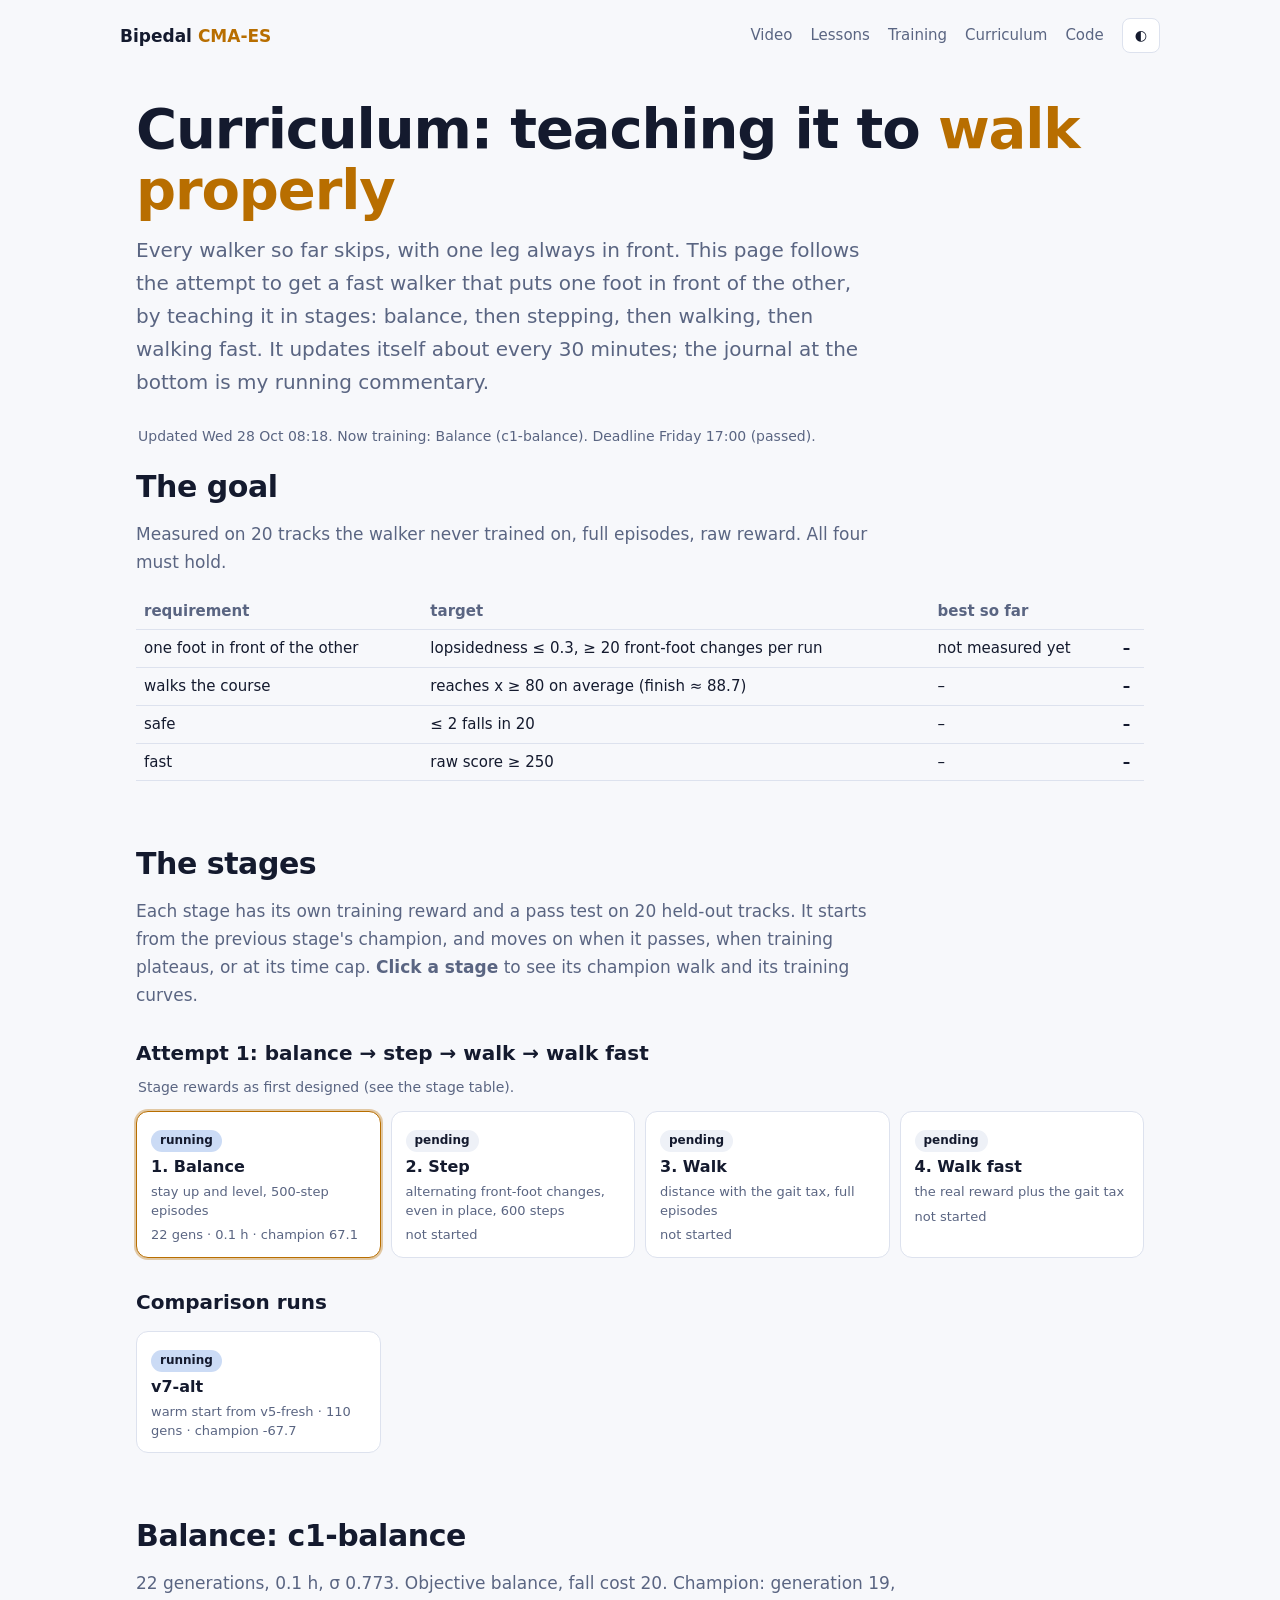
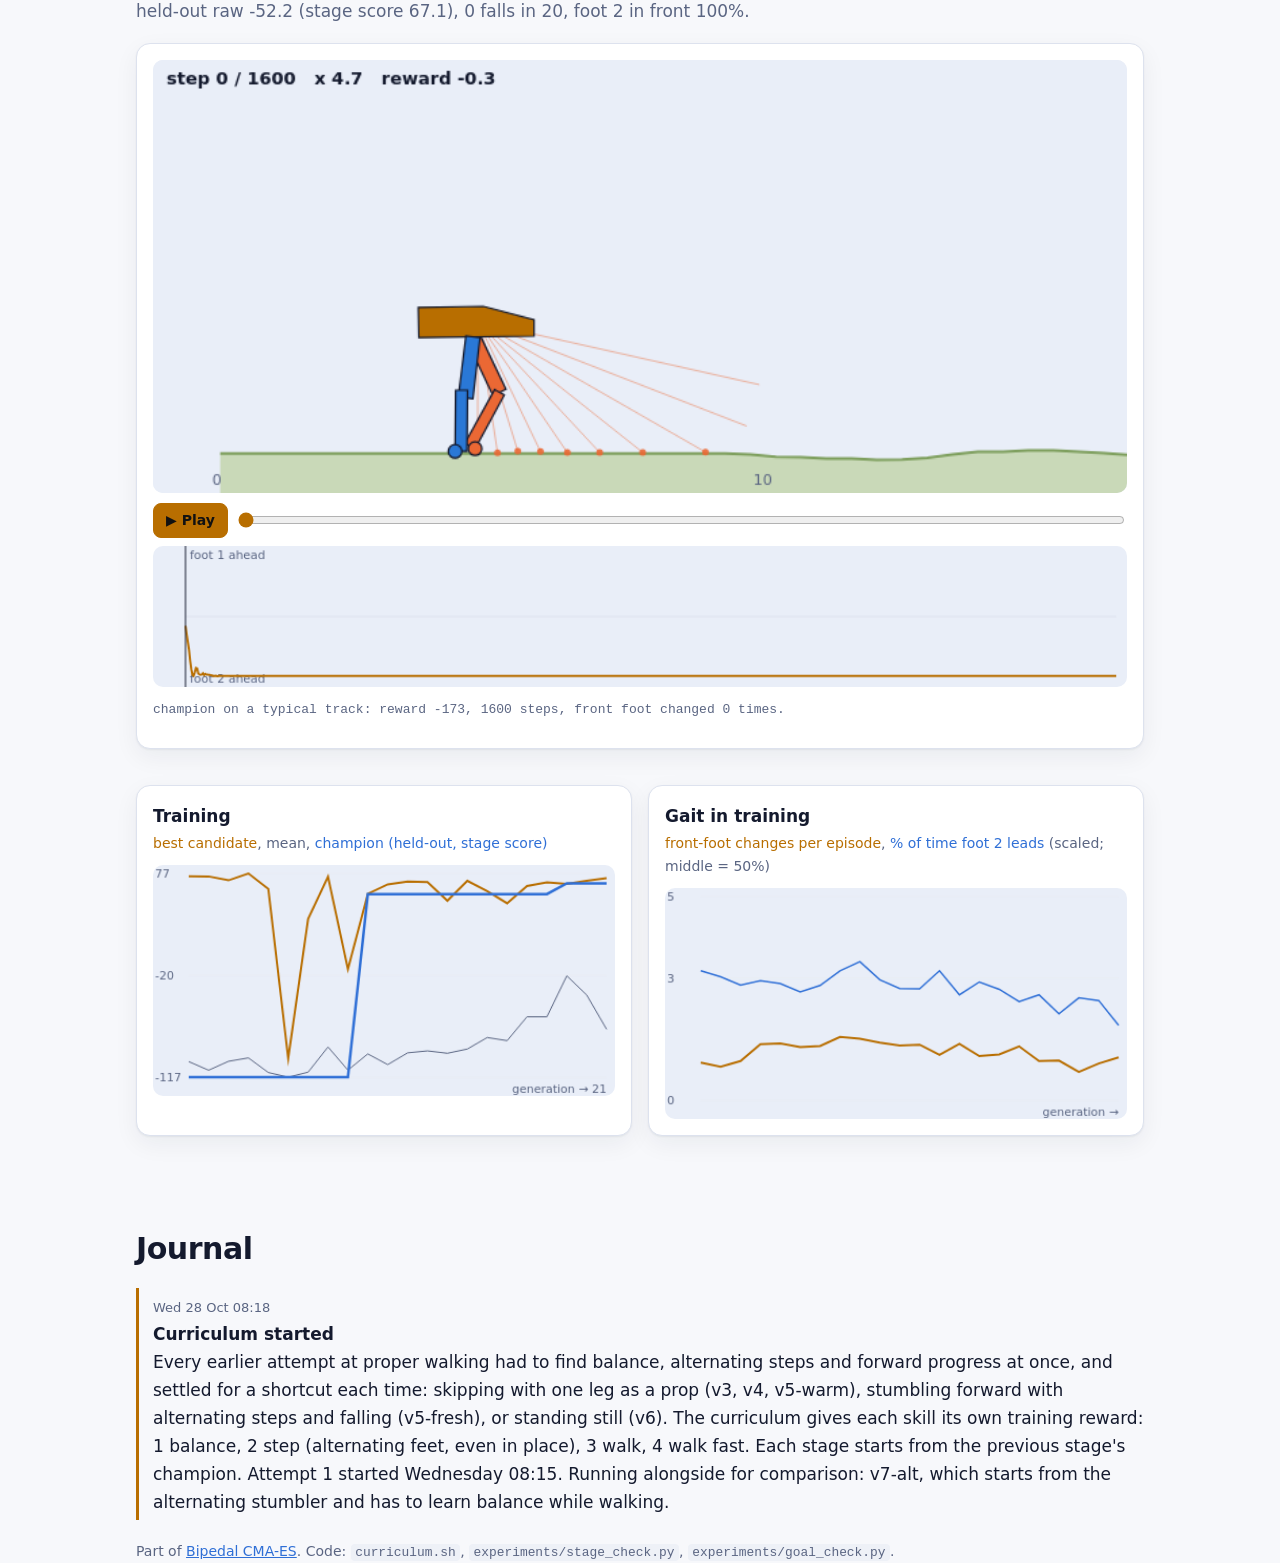
==== docs/curriculum/index.html @ 4f3d8153 "Curriculum tab on the site (goal checks, stage pipeline, replays, curves, journal), goal_check.py, m" ====
<!doctype html>
<html lang="en">
<head>
<meta charset="utf-8">
<meta name="viewport" content="width=device-width, initial-scale=1">
<title>Curriculum Training</title>
<link rel="stylesheet" href="../assets/style.css">
<script src="../assets/site.js"></script>
<script src="../assets/walker.js"></script>
<style>
  .pipeline { display: grid; grid-template-columns: repeat(4, 1fr); gap: 10px; margin: 12px 0; }
  .stagecard { background: var(--surface); border: 1px solid var(--line); border-radius: 12px; padding: 12px 14px; cursor: pointer; }
  .stagecard.sel { border-color: var(--accent); box-shadow: 0 0 0 2px color-mix(in srgb, var(--accent) 35%, transparent); }
  .stagecard h3 { margin: 2px 0 2px; font-size: 16px; }
  .stagecard p { margin: 0; color: var(--muted); font-size: 13px; line-height: 1.45; }
  .badge { display: inline-block; font-size: 12px; font-weight: 600; border-radius: 999px; padding: 1px 9px; background: var(--surface-2); }
  .b-passed { background: color-mix(in srgb, var(--green) 25%, var(--surface)); }
  .b-running { background: color-mix(in srgb, var(--blue) 25%, var(--surface)); }
  .b-plateau, .b-timecap { background: color-mix(in srgb, var(--accent) 30%, var(--surface)); }
  .b-failed { background: color-mix(in srgb, var(--red) 25%, var(--surface)); }
  .goalrow td:last-child { font-weight: 700; }
  .ok { color: var(--green); } .no { color: var(--red); }
  .journal .entry { border-left: 3px solid var(--accent); padding: 4px 0 4px 14px; margin: 14px 0; }
  .journal .entry b { display: block; }
  .journal .entry span { color: var(--muted); font-size: 13px; }
  @media (max-width: 760px) { .pipeline { grid-template-columns: 1fr 1fr; } }
</style>
</head>
<body data-root="..">
<header id="top"></header>
<main class="wrap">
  <div class="hero" style="padding-bottom:0">
    <h1>Curriculum: teaching it to <em>walk properly</em></h1>
    <p class="lede">Every walker so far skips, with one leg always in front. This page follows the attempt to get a fast walker that
    puts one foot in front of the other, by teaching it in stages: balance, then stepping, then walking, then walking fast.
    It updates itself about every 30 minutes; the journal at the bottom is my running commentary.</p>
    <p class="note" id="status"></p>
  </div>

  <section style="padding-top:14px">
    <h2>The goal</h2>
    <p class="intro">Measured on 20 tracks the walker never trained on, full episodes, raw reward. All four must hold.</p>
    <table class="t" id="goal"></table>
  </section>

  <section>
    <h2>The stages</h2>
    <p class="intro">Each stage has its own training reward and a pass test on 20 held-out tracks. It starts from the previous stage's champion,
    and moves on when it passes, when training plateaus, or at its time cap. <b>Click a stage</b> to see its champion walk and its training curves.</p>
    <div id="attempts"></div>
  </section>

  <section id="detail" style="display:none">
    <h2 id="d-title"></h2>
    <p class="intro" id="d-sub"></p>
    <div class="demo">
      <canvas id="d-world"></canvas>
      <div class="controls"><button class="btn primary" id="d-play">▶ Play</button><input type="range" id="d-scrub" min="0" value="0" style="flex:1"></div>
      <canvas id="d-lead" style="margin-top:8px"></canvas>
      <p class="readout" id="d-info"></p>
    </div>
    <div class="cols">
      <div class="demo"><p class="demo-title">Training</p><p class="demo-sub"><span style="color:var(--accent)">best candidate</span>, <span style="color:var(--muted)">mean</span>,
        <span style="color:var(--blue)">champion (held-out, stage score)</span></p><canvas id="d-curve"></canvas></div>
      <div class="demo"><p class="demo-title">Gait in training</p><p class="demo-sub"><span style="color:var(--accent)">front-foot changes per episode</span>,
        <span style="color:var(--blue)">% of time foot 2 leads</span> (scaled; middle = 50%)</p><canvas id="d-gait"></canvas></div>
    </div>
    <table class="t" id="d-checks"></table>
  </section>

  <section>
    <h2>Journal</h2>
    <div class="journal" id="journal"></div>
  </section>
</main>
<footer class="wrap">Part of <a href="../index.html">Bipedal CMA-ES</a>. Code: <code>curriculum.sh</code>, <code>experiments/stage_check.py</code>, <code>experiments/goal_check.py</code>.</footer>

<script>
let D = null, sel = null;
const cx = pts => { let s = 0; for (let k = 0; k < pts.length; k += 2) s += pts[k]; return s / (pts.length / 2); };
const f = (v, d = 1) => v == null ? "–" : (+v).toFixed(d);
const badge = o => { const k = (o || "pending").replace(/\s/g, ""); return `<span class="badge b-${k}">${o || "pending"}</span>`; };
const wr = new WalkerReplay(document.getElementById("d-world"));
const lc = document.getElementById("d-lead"), lctx = setupCanvas(lc, 900, 130);
let lead = [];
wr.onFrame = (fr, i) => { drawLead(i); document.getElementById("d-scrub").value = i; };
function drawLead(i) {
  const W = 900, H = 130, n = lead.length; lctx.clearRect(0, 0, W, H); if (!n) return;
  const mx = Math.max(1, ...lead.map(Math.abs)), X = k => 30 + (W - 40) * k / Math.max(1, n - 1), Y = v => 65 - v / mx * 55;
  lctx.strokeStyle = css("--line"); lctx.beginPath(); lctx.moveTo(30, 65); lctx.lineTo(W - 10, 65); lctx.stroke();
  lctx.fillStyle = css("--muted"); lctx.font = "11px system-ui"; lctx.fillText("foot 1 ahead", 34, 12); lctx.fillText("foot 2 ahead", 34, 126);
  lctx.strokeStyle = css("--accent"); lctx.lineWidth = 2; lctx.beginPath(); lead.forEach((v, k) => (k ? lctx.lineTo : lctx.moveTo).call(lctx, X(k), Y(v))); lctx.stroke();
  if (i != null) { lctx.strokeStyle = css("--text"); lctx.lineWidth = 1; lctx.beginPath(); lctx.moveTo(X(i), 0); lctx.lineTo(X(i), H); lctx.stroke(); }
}
document.getElementById("d-play").onclick = () => { const b = document.getElementById("d-play"); if (wr.playing) { wr.pause(); b.textContent = "▶ Play"; } else { wr.play(); b.textContent = "❚❚ Pause"; } };
document.getElementById("d-scrub").oninput = e => { wr.pause(); wr.seek(+e.target.value); };

function goalTable() {
  const G = D.goal, last = [...D.attempts].reverse().find(a => a.goal), m = last && last.goal;
  const row = (name, target, val, ok) => `<tr class="goalrow"><td>${name}</td><td>${target}</td><td>${val}</td><td class="${ok == null ? "" : ok ? "ok" : "no"}">${ok == null ? "–" : ok ? "✓" : "✗"}</td></tr>`;
  document.getElementById("goal").innerHTML = `<tr><th>requirement</th><th>target</th><th>${m ? `best so far (${m.run.split("/").pop()}, gen ${m.champion_gen})` : "best so far"}</th><th></th></tr>` +
    row("one foot in front of the other", `lopsidedness ≤ ${G.lopsided_max}, ≥ ${G.lead_changes_min} front-foot changes per run`, m ? `${f(m.lopsided, 2)}, ${f(m.lead_changes)} changes` : "not measured yet", m ? m.checks.alternates : null) +
    row("walks the course", `reaches x ≥ ${G.x_min} on average (finish ≈ 88.7)`, m ? `x = ${f(m.x)}` : "–", m ? m.checks.far : null) +
    row("safe", `≤ ${G.falls_max} falls in 20`, m ? `${m.falls} falls` : "–", m ? m.checks.safe : null) +
    row("fast", `raw score ≥ ${G.score_min}`, m ? f(m.score) : "–", m ? m.checks.fast : null);
}
function attempts() {
  document.getElementById("attempts").innerHTML = D.attempts.map((a, ai) => `
    <h3>${a.title}</h3><p class="note" style="margin-top:0">${a.note || ""}</p>
    <div class="pipeline">${a.stages.map((s, si) => {
      const sm = s.summary, ch = sm && sm.champion, last = s.checks && s.checks[s.checks.length - 1];
      return `<div class="stagecard" data-a="${ai}" data-s="${si}"><div>${badge(s.outcome)}</div><h3>${si + 1}. ${s.name}</h3><p>${s.desc}</p>
        <p style="margin-top:6px">${sm ? `${sm.generations} gens · ${f(sm.hours)} h · champion ${f(ch.selection ?? ch.mean)}` : "not started"}</p>
        ${last ? `<p>last check ${last.time}: ${last.passed ? "passed" : "not yet"} (falls ${last.falls}, changes ${f(last.lead_changes)}, x ${f(last.x)})</p>` : ""}</div>`;
    }).join("")}</div>`).join("") +
    (D.extra.length ? `<h3>Comparison runs</h3><div class="pipeline">${D.extra.map((e, ei) => `<div class="stagecard" data-x="${ei}"><div>${badge("running")}</div><h3>${e.run}</h3>
      <p>${e.config.init_from ? "warm start from " + e.config.init_from.split("/").pop() : "from scratch"} · ${e.generations} gens · champion ${f(e.champion.selection ?? e.champion.mean)}</p></div>`).join("")}</div>` : "");
  document.querySelectorAll(".stagecard").forEach(c => c.onclick = () => {
    const s = c.dataset.x != null ? { name: D.extra[+c.dataset.x].run, run: D.extra[+c.dataset.x].run, summary: D.extra[+c.dataset.x], checks: [], outcome: "comparison" }
      : D.attempts[+c.dataset.a].stages[+c.dataset.s];
    document.querySelectorAll(".stagecard").forEach(x => x.classList.toggle("sel", x === c));
    showStage(s);
  });
}
async function showStage(s) {
  sel = s.run;
  const sm = s.summary, det = document.getElementById("detail");
  det.style.display = "";
  document.getElementById("d-title").textContent = `${s.name}: ${s.run}`;
  if (!sm) { document.getElementById("d-sub").textContent = "Not started yet."; return; }
  const ch = sm.champion, c = sm.config;
  document.getElementById("d-sub").textContent = `${sm.generations} generations, ${f(sm.hours)} h, σ ${f(sm.sigma, 3)}. Objective ${c.objective || "walk"}` +
    `${c.gait_weight ? `, gait tax ${c.gait_weight}/${c.offset_weight}${c.gait_per_distance ? " per distance" : ""}` : ""}, fall cost ${c.fall_cost}. ` +
    `Champion: generation ${ch.generation}, held-out raw ${f(ch.mean)} (stage score ${f(ch.selection)}), ${ch.falls ?? "–"} falls in 20, foot 2 in front ${ch.front2_share != null ? Math.round(ch.front2_share * 100) + "%" : "–"}.`;
  if (sm.replay) {
    wr.pause(); document.getElementById("d-play").textContent = "▶ Play";
    const ep = await wr.load("../data/" + sm.replay + "?t=" + D.updated);
    lead = ep.frames.map(fr => cx(fr.p[2]) - cx(fr.p[4]));
    let changes = 0, side = 0; for (const v of lead) { const sd = v > .15 ? 1 : v < -.15 ? -1 : side; if (side && sd !== side) changes++; side = sd; }
    document.getElementById("d-scrub").max = ep.frames.length - 1;
    document.getElementById("d-info").textContent = `champion on a typical track: reward ${ep.reward}${ep.fell ? " (fell)" : ""}, ${ep.steps} steps, front foot changed ${changes} times.`;
    wr.seek(0);
  }
  const cv = sm.curve, g = cv.map(r => r.g);
  const cc = document.getElementById("d-curve"), cctx = cc._c || (cc._c = setupCanvas(cc, 440, 220));
  let champ = [], last = null; for (const r of cv) { if (r.champ != null) last = r.champ; champ.push(last); }
  const vals = [...cv.map(r => r.best), ...cv.map(r => r.mean), ...champ].filter(v => v != null);
  const lo = Math.min(...vals), hi = Math.max(...vals);
  drawSeries(cc, cctx, [{ ys: cv.map(r => r.mean), color: css("--muted"), width: 1 }, { ys: cv.map(r => r.best), color: css("--accent") },
    { ys: champ.map(v => v ?? lo), color: css("--blue"), width: 2.5 }], null, { lo, hi: hi + 1e-6, xlabel: `generation → ${g[g.length - 1]}` });
  const gc = document.getElementById("d-gait"), gctx = gc._c || (gc._c = setupCanvas(gc, 440, 220));
  const lmax = Math.max(5, ...cv.map(r => r.lead || 0));
  drawSeries(gc, gctx, [{ ys: cv.map(r => r.lead ?? 0), color: css("--accent") }, { ys: cv.map(r => (r.front2 ?? .5) * lmax), color: css("--blue"), width: 1.5 }], null,
    { lo: 0, hi: lmax, ticks: [0, Math.round(lmax / 2), Math.round(lmax)], xlabel: "generation →" });
  document.getElementById("d-checks").innerHTML = s.checks && s.checks.length ? "<tr><th>check at</th><th>passed</th><th>falls</th><th>front-foot changes</th><th>lopsided</th><th>x</th><th>raw reward</th></tr>" +
    s.checks.slice(-8).reverse().map(k => `<tr><td>${k.time}</td><td class="${k.passed ? "ok" : "no"}">${k.passed ? "✓" : "✗"}</td><td>${k.falls}</td><td>${f(k.lead_changes)}</td><td>${f(k.lopsided, 2)}</td><td>${f(k.x)}</td><td>${f(k.reward)}</td></tr>`).join("") : "";
}
function journal() {
  document.getElementById("journal").innerHTML = D.journal.map(j => `<div class="entry"><span>${j.time}</span><b>${j.title}</b>${j.text}</div>`).join("");
}
function status() {
  const left = (new Date(D.deadline) - new Date()) / 3600e3;
  const running = D.attempts.flatMap(a => a.stages).find(s => s.outcome === "running");
  document.getElementById("status").textContent = `Updated ${D.updated}. ${running ? `Now training: ${running.name} (${running.run}). ` : ""}` +
    `Deadline Friday 17:00${left > 0 ? `, ${Math.floor(left)} h ${Math.round((left % 1) * 60)} min left` : " (passed)"}.`;
}
fetch("../data/curriculum.json", { cache: "no-store" }).then(r => r.json()).then(d => {
  D = d; status(); goalTable(); attempts(); journal();
  const run = D.attempts.flatMap((a, ai) => a.stages.map((s, si) => ({ s, ai, si }))).filter(x => x.s.summary).pop();
  if (run) document.querySelector(`.stagecard[data-a="${run.ai}"][data-s="${run.si}"]`).click();
});
</script>
</body>
</html>
---- docs/assets/style.css ----
:root {
  --bg: #f7f8fb; --surface: #ffffff; --surface-2: #eef1f7;
  --text: #141a2e; --muted: #5a6582; --line: #dde2ee; --grid: #e8ecf4;
  --accent: #b86e00; --accent-bg: #fff3dc;
  --blue: #2f6fd6; --green: #1d8f55; --red: #c8402a;
  --code-bg: #0f1530; --code-text: #e8ecf5;
  --s1: #2a78d6; --s2: #eb6834; --s3: #1baf7a;
  --pos: #2a78d6; --neg: #eb6834;
  --sky: #e9eef8; --ground: #c9d9b8; --ground-line: #7fa05f;
  --shadow: 0 1px 2px rgba(20,26,46,.06), 0 8px 24px rgba(20,26,46,.06);
}
@media (prefers-color-scheme: dark) {
  :root:not([data-theme="light"]) {
    --bg: #0b1020; --surface: #131a33; --surface-2: #19223f;
    --text: #e8ecf5; --muted: #97a3c2; --line: #26304f; --grid: #1f2846;
    --accent: #ffb840; --accent-bg: #2a2410;
    --blue: #60a8ff; --green: #54d48c; --red: #ff7a5c; --code-bg: #070b18;
    --s1: #3987e5; --s2: #d95926; --s3: #199e70;
    --pos: #3987e5; --neg: #d95926;
    --sky: #10172e; --ground: #1d2b22; --ground-line: #4f7a45;
    --shadow: none;
  }
}
:root[data-theme="dark"] {
  --bg: #0b1020; --surface: #131a33; --surface-2: #19223f;
  --text: #e8ecf5; --muted: #97a3c2; --line: #26304f; --grid: #1f2846;
  --accent: #ffb840; --accent-bg: #2a2410;
  --blue: #60a8ff; --green: #54d48c; --red: #ff7a5c; --code-bg: #070b18;
  --s1: #3987e5; --s2: #d95926; --s3: #199e70;
  --pos: #3987e5; --neg: #d95926;
  --sky: #10172e; --ground: #1d2b22; --ground-line: #4f7a45;
  --shadow: none;
}
* { box-sizing: border-box; }
html { -webkit-text-size-adjust: 100%; }
body { margin: 0; background: var(--bg); color: var(--text);
  font: 17px/1.65 system-ui, -apple-system, "Segoe UI", Roboto, sans-serif; }
a { color: var(--blue); }
img, video, canvas { max-width: 100%; display: block; }
code, pre { font-family: ui-monospace, "SF Mono", Menlo, Consolas, monospace; }
:not(pre) > code { background: var(--surface-2); padding: .1em .35em; border-radius: 4px; font-size: .92em; }
pre { background: var(--code-bg); color: var(--code-text); padding: 16px 18px; border-radius: 10px;
  overflow-x: auto; font-size: 14px; line-height: 1.55; }
.wrap { max-width: 1040px; margin: 0 auto; padding: 0 16px; }
.narrow { max-width: 780px; }

header.top { display: flex; align-items: center; justify-content: space-between; padding: 18px 0; gap: 12px; flex-wrap: wrap; }
.brand { font-weight: 700; text-decoration: none; color: var(--text); }
.brand span { color: var(--accent); }
.top nav { display: flex; gap: 18px; align-items: center; font-size: 15px; flex-wrap: wrap; }
.top nav a { color: var(--muted); text-decoration: none; }
.top nav a:hover, .top nav a.on { color: var(--text); }
.theme-btn, button.btn { border: 1px solid var(--line); background: var(--surface); color: var(--text);
  border-radius: 8px; padding: 5px 12px; font: inherit; font-size: 14px; cursor: pointer; }
button.btn:hover { border-color: var(--accent); }
button.btn.primary { background: var(--accent); border-color: var(--accent); color: #111; font-weight: 600; }

.hero { padding: 28px 0 8px; }
.hero h1 { font-size: clamp(34px, 6vw, 56px); line-height: 1.08; margin: 0 0 14px; letter-spacing: -.02em; }
.hero h1 em { font-style: normal; color: var(--accent); }
.lede { font-size: clamp(17px, 2.2vw, 20px); color: var(--muted); max-width: 740px; margin: 0 0 26px; }
.video-card { border-radius: 14px; overflow: hidden; background: #000; box-shadow: var(--shadow); border: 1px solid var(--line); }
.video-card video { width: 100%; aspect-ratio: 16 / 9; }
.placeholder { border: 1px dashed var(--line); border-radius: 14px; padding: 28px; color: var(--muted);
  background: var(--surface); text-align: center; }
.note { color: var(--muted); font-size: 14px; margin: 10px 2px 0; }

.stats { display: grid; grid-template-columns: repeat(4, 1fr); gap: 12px; margin: 26px 0 6px; }
.stat { background: var(--surface); border: 1px solid var(--line); border-radius: 12px; padding: 14px 16px; box-shadow: var(--shadow); }
.stat b { display: block; font-size: 28px; line-height: 1.1; letter-spacing: -.02em; }
.stat span { color: var(--muted); font-size: 14px; }

section { padding: 40px 0 6px; }
section h2 { font-size: clamp(24px, 3.2vw, 30px); letter-spacing: -.015em; margin: 0 0 8px; }
section h2 .num { color: var(--accent); margin-right: 8px; }
section h3 { font-size: 20px; margin: 28px 0 6px; }
p.intro { color: var(--muted); max-width: 760px; margin-top: 0; }

/* lesson list */
.lessons { display: grid; grid-template-columns: repeat(auto-fill, minmax(290px, 1fr)); gap: 14px; margin-top: 16px; }
.lesson-card { display: block; text-decoration: none; color: var(--text); background: var(--surface);
  border: 1px solid var(--line); border-radius: 12px; padding: 16px 18px; box-shadow: var(--shadow); }
.lesson-card:hover { border-color: var(--accent); }
.lesson-card .n { color: var(--accent); font-weight: 700; font-size: 14px; letter-spacing: .04em; }
.lesson-card h3 { margin: 2px 0 4px; font-size: 18px; }
.lesson-card p { margin: 0; color: var(--muted); font-size: 14.5px; line-height: 1.5; }
.lesson-card.soon { opacity: .55; pointer-events: none; }
.tag { display: inline-block; font-size: 12px; border-radius: 999px; padding: 1px 8px; margin-left: 6px;
  background: var(--surface-2); color: var(--muted); font-weight: 500; vertical-align: middle; }

/* lesson page */
.lesson-head { padding: 22px 0 4px; }
.lesson-head .n { color: var(--accent); font-weight: 700; letter-spacing: .05em; font-size: 14px; text-transform: uppercase; }
.lesson-head h1 { font-size: clamp(30px, 5vw, 46px); line-height: 1.1; margin: 4px 0 10px; letter-spacing: -.02em; }
.goals { background: var(--surface); border: 1px solid var(--line); border-radius: 12px; padding: 12px 18px; margin: 14px 0; }
.goals b { color: var(--accent); }
.goals ul { margin: 6px 0 0; padding-left: 20px; }
.key { background: var(--accent-bg); border-left: 4px solid var(--accent); border-radius: 0 10px 10px 0;
  padding: 12px 16px; margin: 18px 0; }
.key b:first-child { display: block; margin-bottom: 2px; }
.demo { background: var(--surface); border: 1px solid var(--line); border-radius: 14px; padding: 16px;
  box-shadow: var(--shadow); margin: 18px 0; }
.demo .controls { display: flex; flex-wrap: wrap; gap: 8px; align-items: center; margin: 10px 0 0; font-size: 14px; }
.demo .controls label { color: var(--muted); display: flex; align-items: center; gap: 6px; }
.demo .readout { font: 13px/1.5 ui-monospace, Menlo, Consolas, monospace; color: var(--muted); }
.demo canvas { width: 100%; border-radius: 10px; background: var(--sky); }
.demo-title { font-weight: 700; margin: 0 0 2px; }
.demo-sub { color: var(--muted); font-size: 14px; margin: 0 0 10px; }
.cols { display: grid; grid-template-columns: 1fr 1fr; gap: 16px; }
input[type=range] { accent-color: var(--accent); }
.eq { text-align: center; font-size: 18px; margin: 14px 0; font-family: "Cambria Math", Georgia, serif; }
figure { margin: 18px 0; }
figcaption { color: var(--muted); font-size: 14px; margin-top: 6px; }
table.t { border-collapse: collapse; width: 100%; font-size: 15px; margin: 12px 0; }
table.t th, table.t td { border-bottom: 1px solid var(--line); padding: 6px 8px; text-align: left; }
table.t th { color: var(--muted); font-weight: 600; }

/* quiz */
.quiz { margin: 18px 0; }
.q { background: var(--surface); border: 1px solid var(--line); border-radius: 12px; padding: 14px 16px; margin: 10px 0; }
.q p { margin: 0 0 8px; font-weight: 600; }
.q button { display: block; width: 100%; text-align: left; margin: 6px 0; border: 1px solid var(--line);
  background: var(--surface-2); color: var(--text); border-radius: 8px; padding: 8px 12px; font: inherit; font-size: 15px; cursor: pointer; }
.q button.right { border-color: var(--green); background: color-mix(in srgb, var(--green) 18%, var(--surface)); }
.q button.wrong { border-color: var(--red); background: color-mix(in srgb, var(--red) 14%, var(--surface)); }
.q .why { display: none; color: var(--muted); font-size: 14.5px; margin-top: 6px; }
.q.done .why { display: block; }

.pager { display: flex; justify-content: space-between; gap: 12px; margin: 40px 0 10px; flex-wrap: wrap; }
.pager a { text-decoration: none; border: 1px solid var(--line); border-radius: 10px; padding: 10px 16px; background: var(--surface); }
footer { color: var(--muted); font-size: 14px; padding: 40px 0 50px; }

@media (max-width: 720px) {
  .stats { grid-template-columns: repeat(2, 1fr); }
  .cols { grid-template-columns: 1fr; }
}
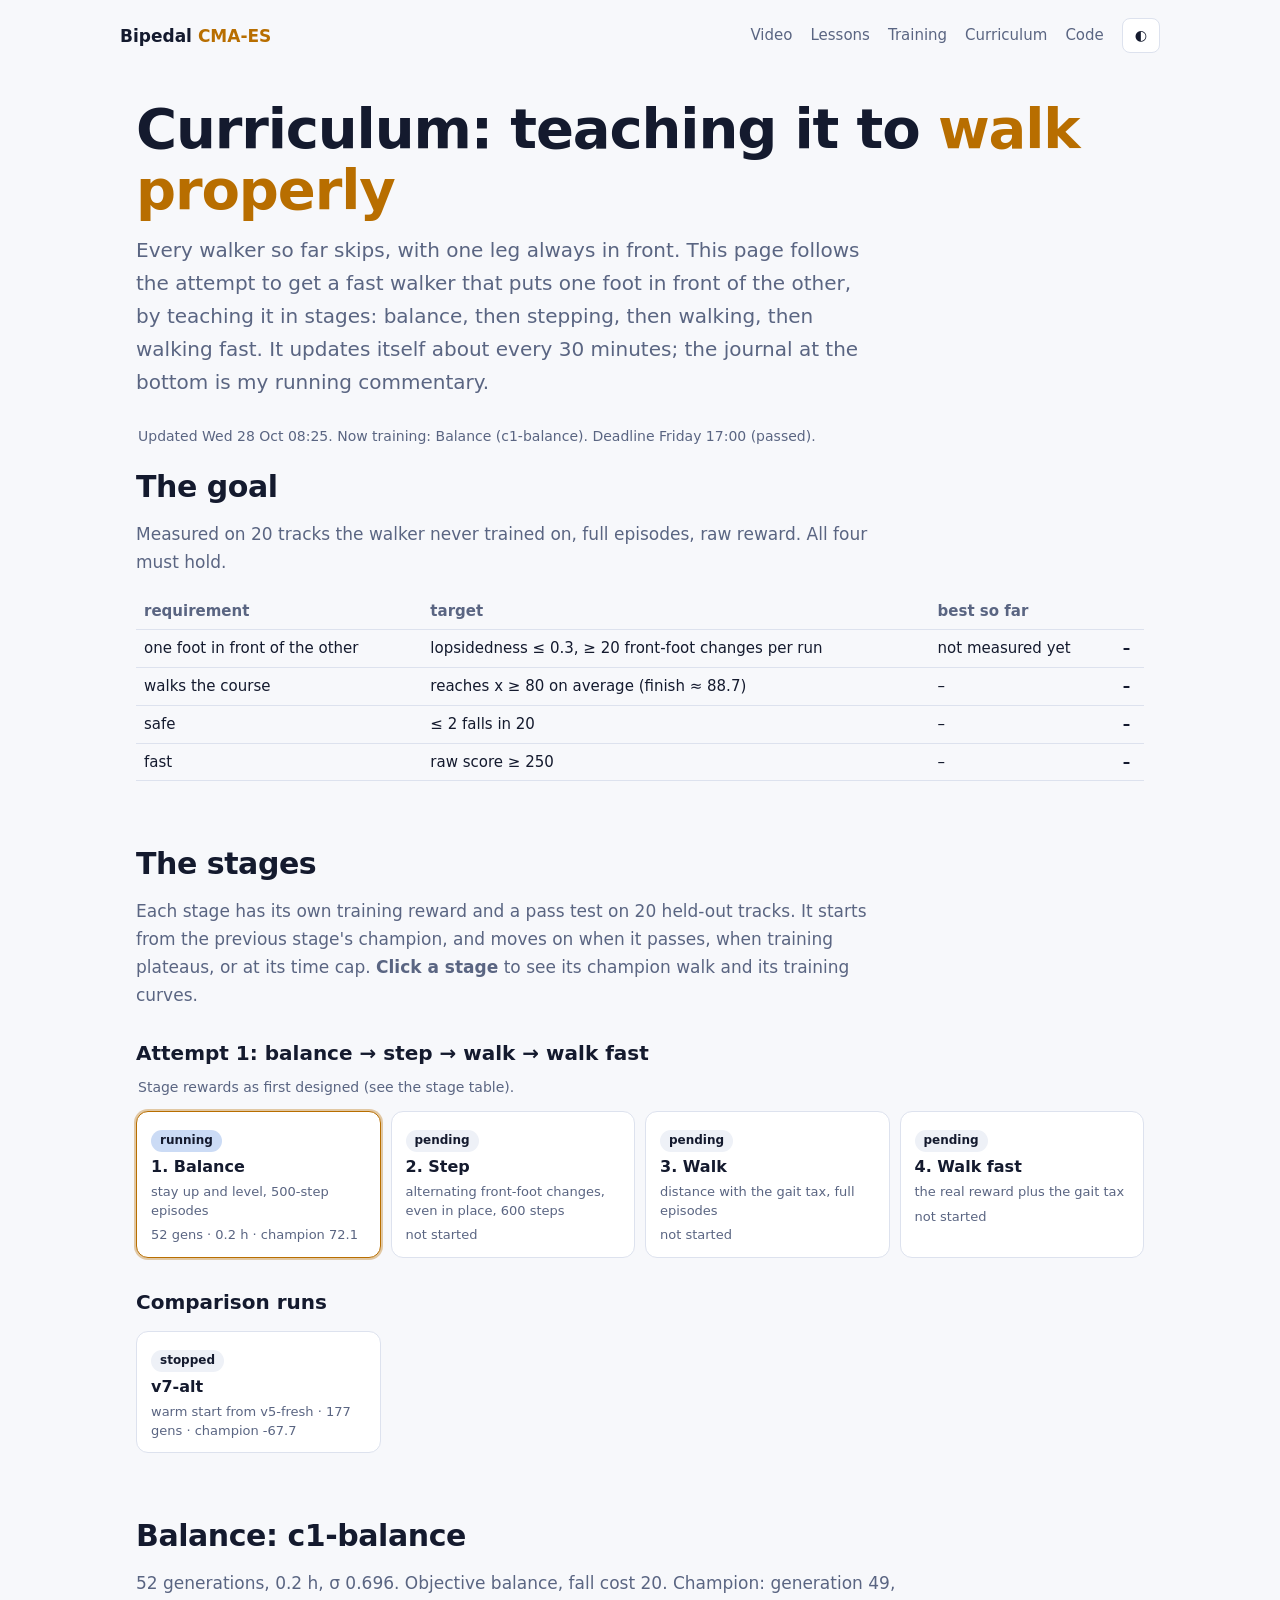
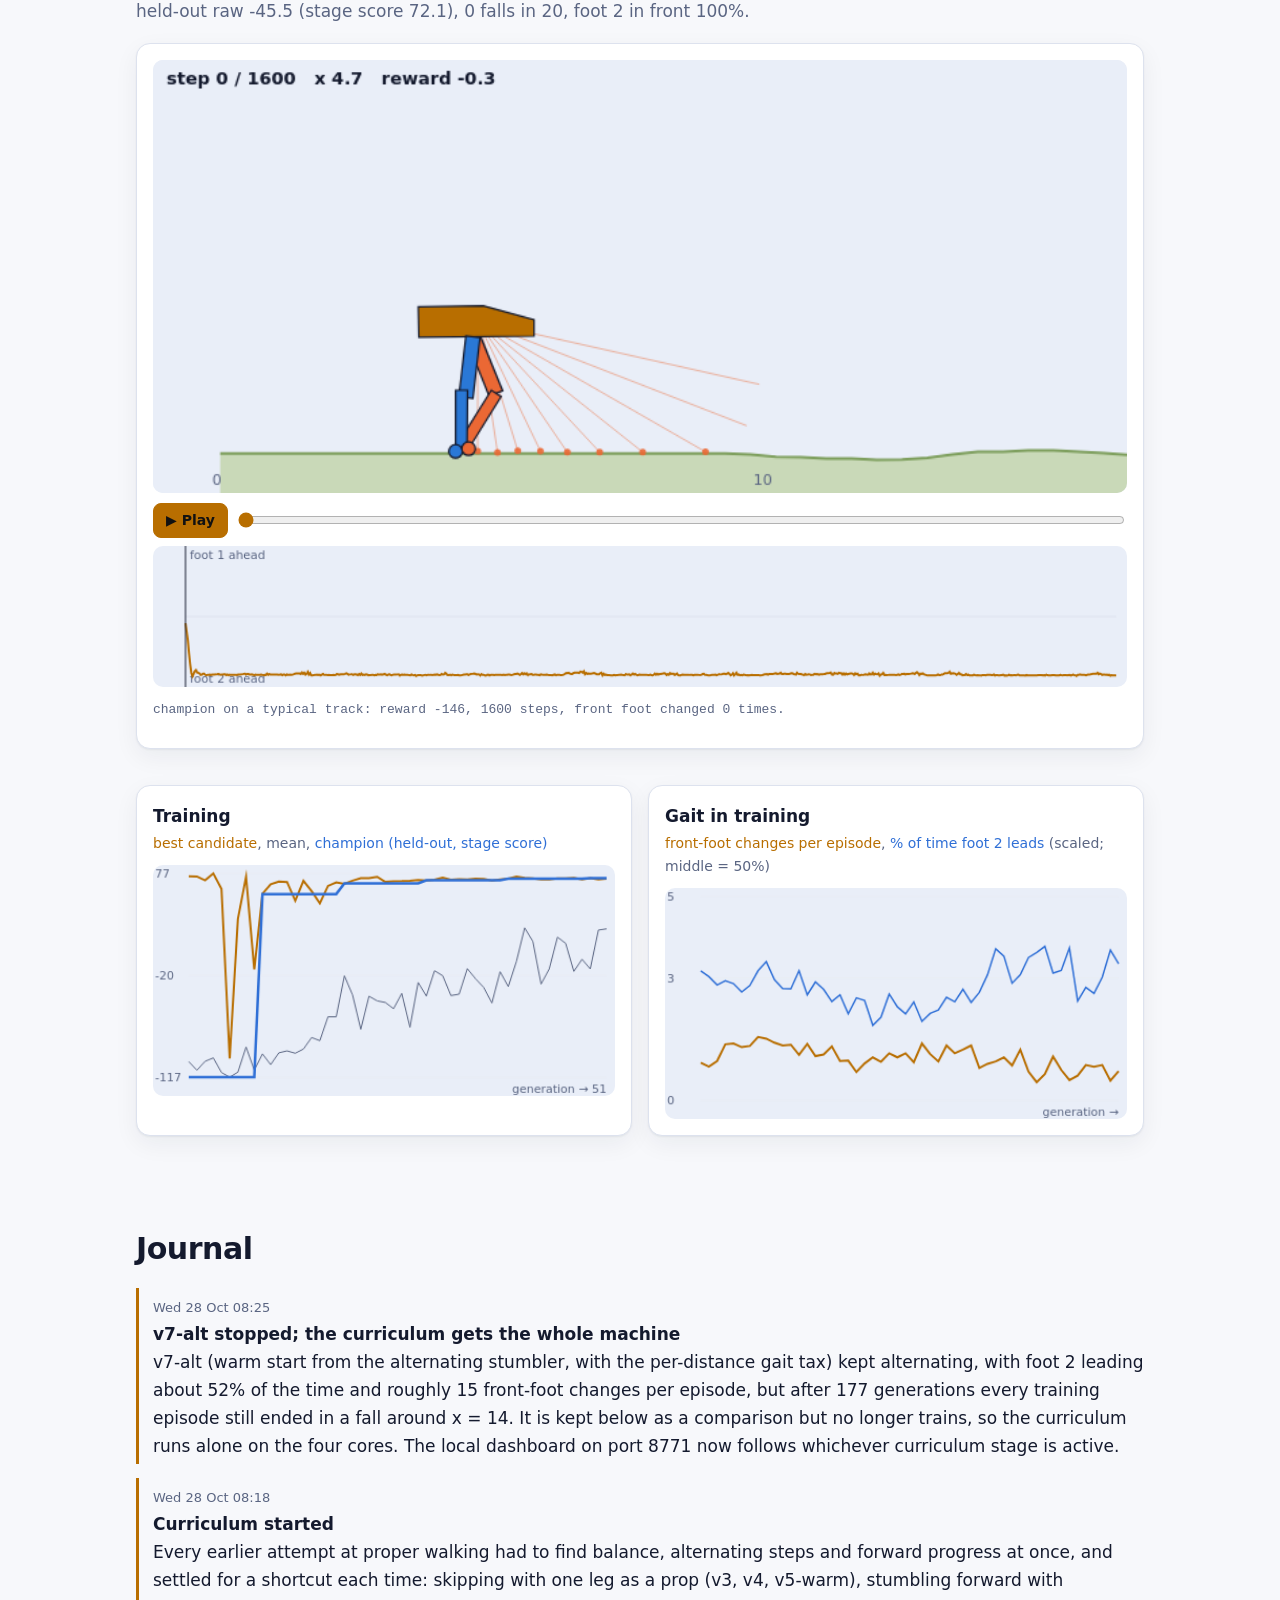
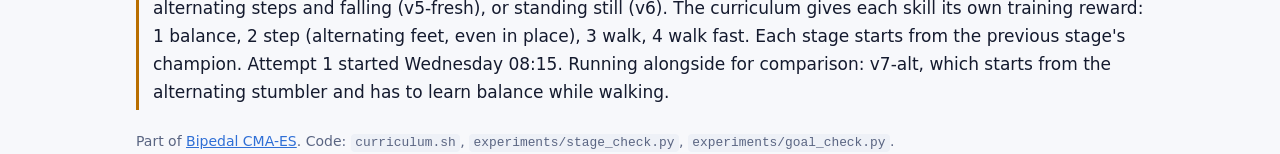
==== commit a1bf98af: "Dashboard --run auto follows the active curriculum stage; v7-alt stopped (journal) Co-Authored-By: C" ====
--- a/docs/curriculum/index.html
+++ b/docs/curriculum/index.html
@@ -113,7 +113,7 @@
         <p style="margin-top:6px">${sm ? `${sm.generations} gens · ${f(sm.hours)} h · champion ${f(ch.selection ?? ch.mean)}` : "not started"}</p>
         ${last ? `<p>last check ${last.time}: ${last.passed ? "passed" : "not yet"} (falls ${last.falls}, changes ${f(last.lead_changes)}, x ${f(last.x)})</p>` : ""}</div>`;
     }).join("")}</div>`).join("") +
-    (D.extra.length ? `<h3>Comparison runs</h3><div class="pipeline">${D.extra.map((e, ei) => `<div class="stagecard" data-x="${ei}"><div>${badge("running")}</div><h3>${e.run}</h3>
+    (D.extra.length ? `<h3>Comparison runs</h3><div class="pipeline">${D.extra.map((e, ei) => `<div class="stagecard" data-x="${ei}"><div>${badge("stopped")}</div><h3>${e.run}</h3>
       <p>${e.config.init_from ? "warm start from " + e.config.init_from.split("/").pop() : "from scratch"} · ${e.generations} gens · champion ${f(e.champion.selection ?? e.champion.mean)}</p></div>`).join("")}</div>` : "");
   document.querySelectorAll(".stagecard").forEach(c => c.onclick = () => {
     const s = c.dataset.x != null ? { name: D.extra[+c.dataset.x].run, run: D.extra[+c.dataset.x].run, summary: D.extra[+c.dataset.x], checks: [], outcome: "comparison" }
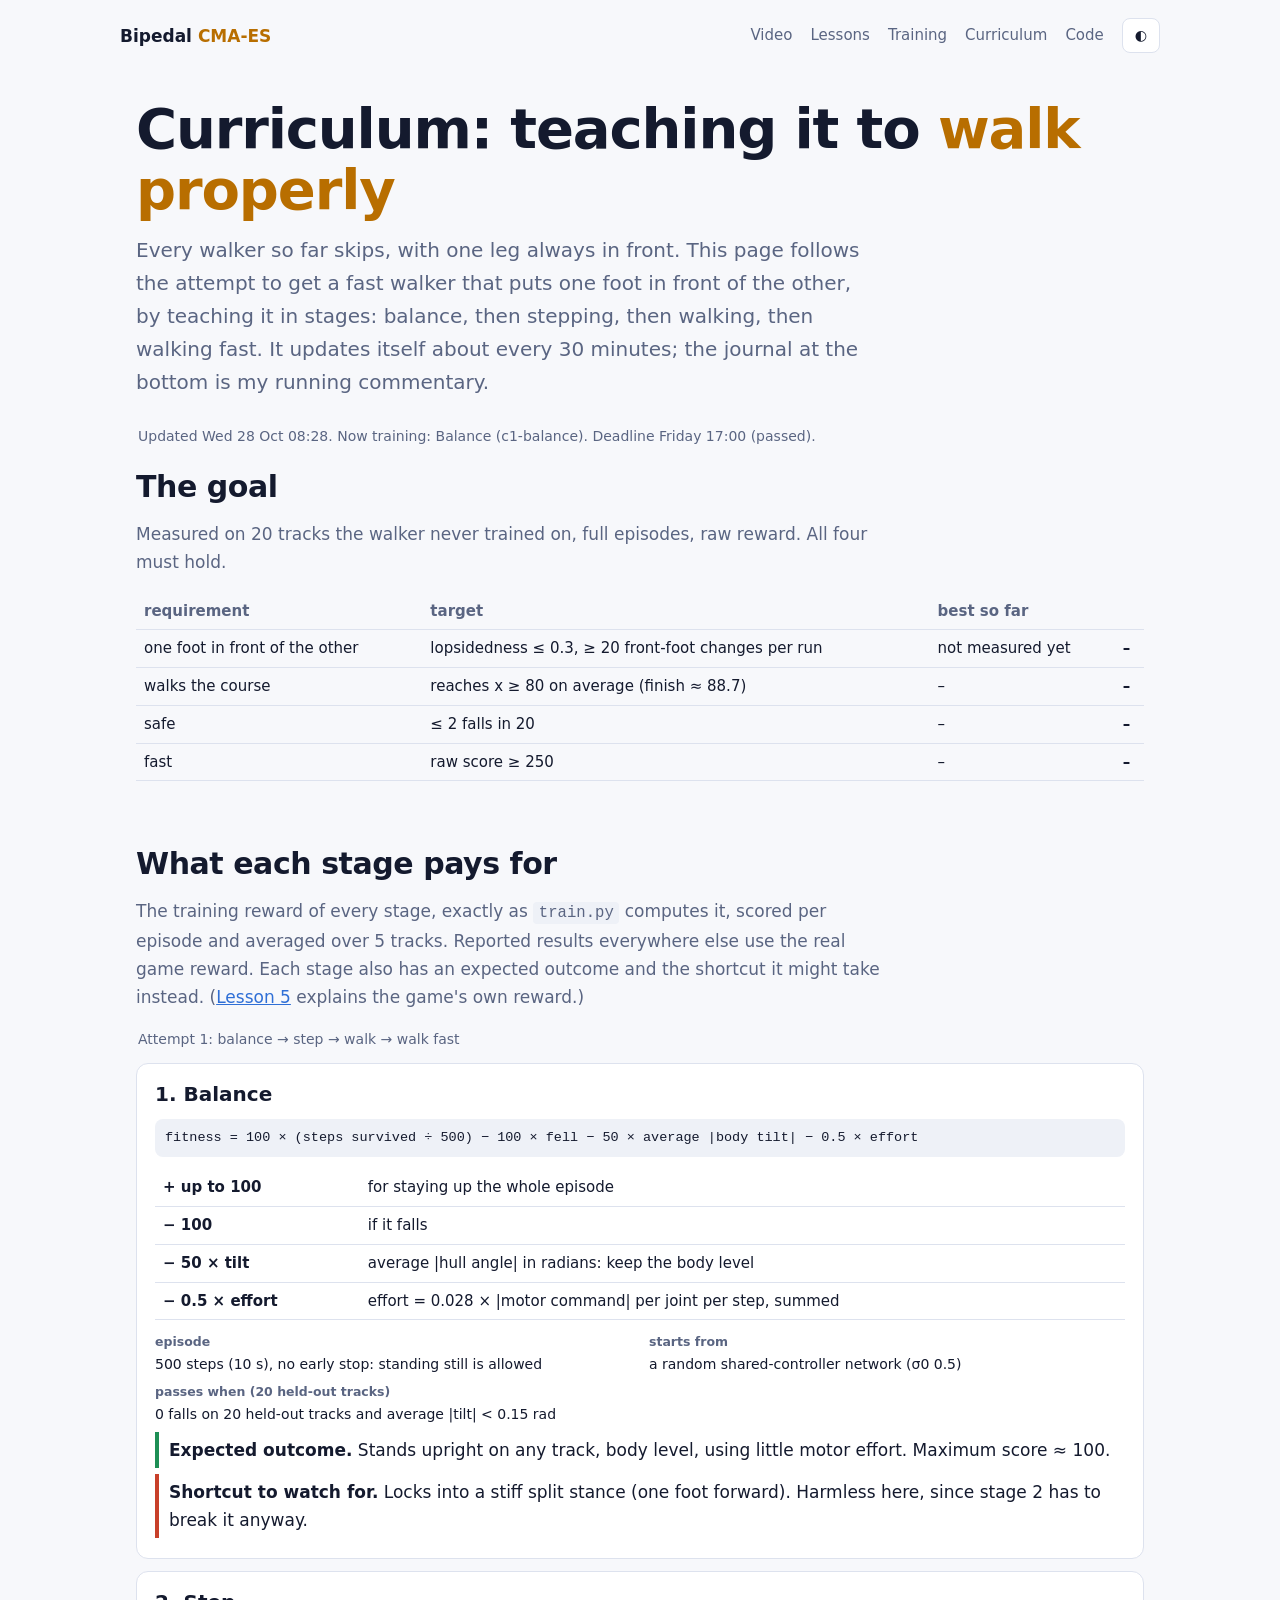
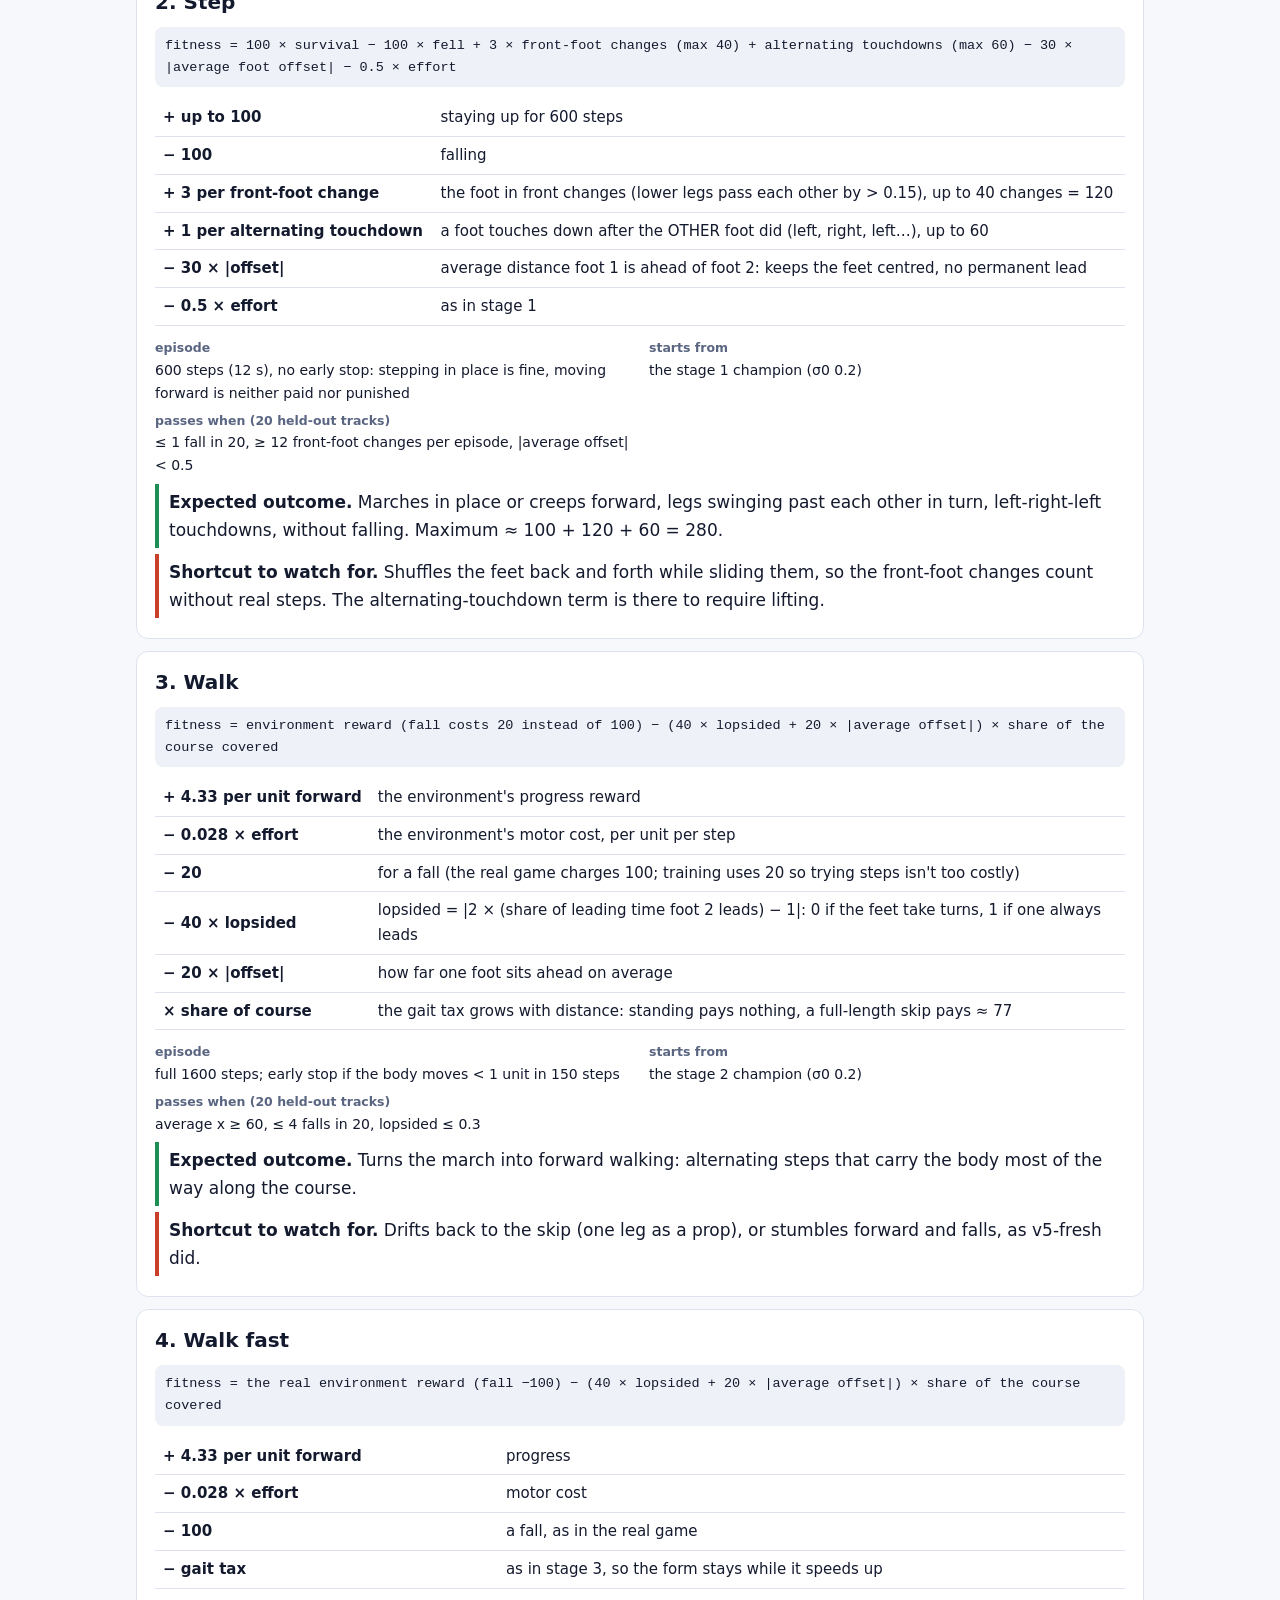
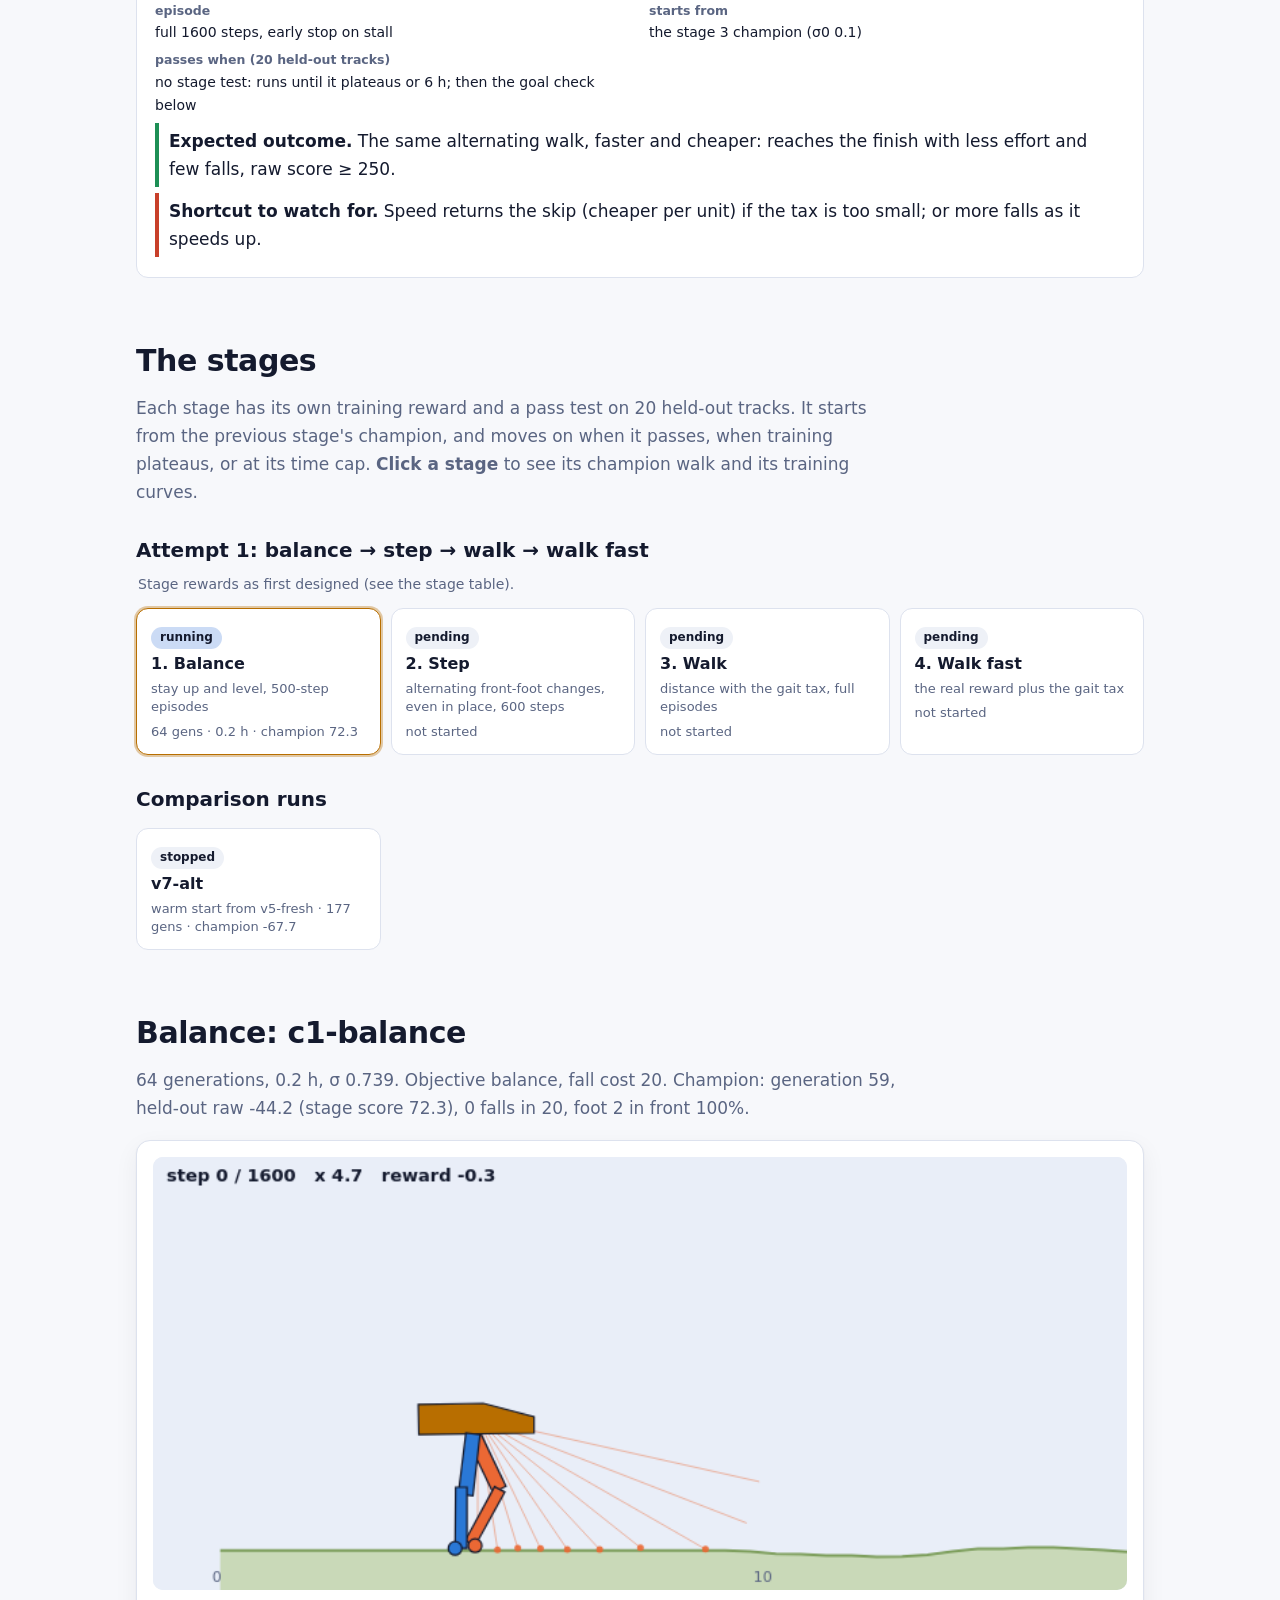
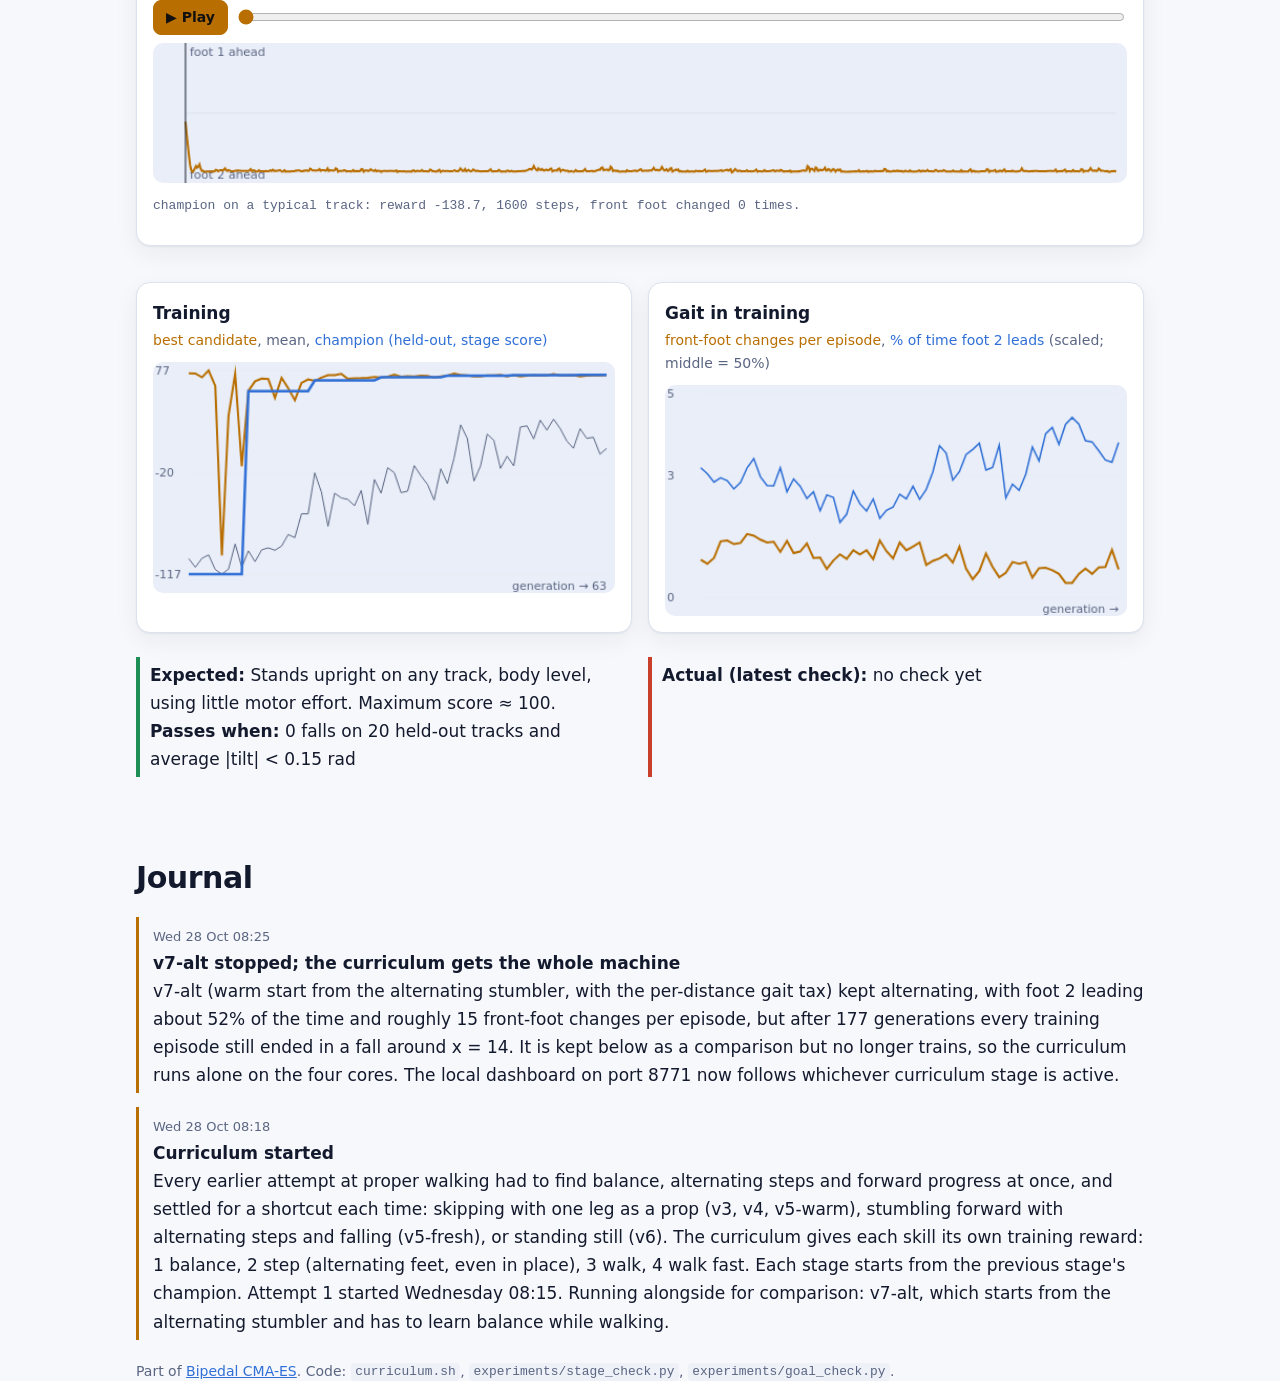
==== commit e66cb845: "Curriculum tab: each stage's exact training reward (term by term), episode setup, start, pass test, " ====
--- a/docs/curriculum/index.html
+++ b/docs/curriculum/index.html
@@ -20,6 +20,15 @@
   .b-failed { background: color-mix(in srgb, var(--red) 25%, var(--surface)); }
   .goalrow td:last-child { font-weight: 700; }
   .ok { color: var(--green); } .no { color: var(--red); }
+  .spec { background: var(--surface); border: 1px solid var(--line); border-radius: 12px; padding: 14px 18px; margin: 12px 0; }
+  .spec h3 { margin: 0 0 4px; }
+  .spec .formula { font-family: ui-monospace, Menlo, Consolas, monospace; font-size: 13.5px; background: var(--surface-2); border-radius: 8px; padding: 8px 10px; margin: 8px 0; }
+  .spec table.t td:first-child { white-space: nowrap; font-weight: 600; }
+  .spec .meta { display: grid; grid-template-columns: 1fr 1fr; gap: 6px 18px; font-size: 14px; margin-top: 8px; }
+  .spec .meta b { color: var(--muted); font-weight: 600; display: block; font-size: 12.5px; }
+  .expect { border-left: 4px solid var(--green); padding: 4px 10px; margin: 6px 0; }
+  .risk { border-left: 4px solid var(--red); padding: 4px 10px; margin: 6px 0; }
+  @media (max-width: 760px) { .spec .meta { grid-template-columns: 1fr; } }
   .journal .entry { border-left: 3px solid var(--accent); padding: 4px 0 4px 14px; margin: 14px 0; }
   .journal .entry b { display: block; }
   .journal .entry span { color: var(--muted); font-size: 13px; }
@@ -44,6 +53,14 @@
   </section>
 
   <section>
+    <h2>What each stage pays for</h2>
+    <p class="intro">The training reward of every stage, exactly as <code>train.py</code> computes it, scored per episode and averaged over 5 tracks.
+    Reported results everywhere else use the real game reward. Each stage also has an expected outcome and the shortcut it might take instead.
+    (<a href="../lessons/the-reward/index.html">Lesson 5</a> explains the game's own reward.)</p>
+    <div id="specs"></div>
+  </section>
+
+  <section>
     <h2>The stages</h2>
     <p class="intro">Each stage has its own training reward and a pass test on 20 held-out tracks. It starts from the previous stage's champion,
     and moves on when it passes, when training plateaus, or at its time cap. <b>Click a stage</b> to see its champion walk and its training curves.</p>
@@ -65,6 +82,7 @@
       <div class="demo"><p class="demo-title">Gait in training</p><p class="demo-sub"><span style="color:var(--accent)">front-foot changes per episode</span>,
         <span style="color:var(--blue)">% of time foot 2 leads</span> (scaled; middle = 50%)</p><canvas id="d-gait"></canvas></div>
     </div>
+    <div class="cols" id="d-spec"></div>
     <table class="t" id="d-checks"></table>
   </section>
 
@@ -152,8 +170,24 @@
   const lmax = Math.max(5, ...cv.map(r => r.lead || 0));
   drawSeries(gc, gctx, [{ ys: cv.map(r => r.lead ?? 0), color: css("--accent") }, { ys: cv.map(r => (r.front2 ?? .5) * lmax), color: css("--blue"), width: 1.5 }], null,
     { lo: 0, hi: lmax, ticks: [0, Math.round(lmax / 2), Math.round(lmax)], xlabel: "generation →" });
+  const lastChk = s.checks && s.checks[s.checks.length - 1];
+  document.getElementById("d-spec").innerHTML = s.spec ? `<div class="expect"><b>Expected:</b> ${s.spec.expect}<br><b>Passes when:</b> ${s.spec.pass}</div>
+    <div class="${lastChk && lastChk.passed ? "expect" : "risk"}"><b>Actual (latest check${lastChk ? " " + lastChk.time : ""}):</b> ${lastChk ? `${lastChk.passed ? "passed" : "not passed yet"}: ${lastChk.falls} falls in 20, ${f(lastChk.lead_changes)} front-foot changes, lopsided ${f(lastChk.lopsided, 2)}, |offset| ${f(lastChk.abs_offset, 2)}, tilt ${f(lastChk.angle, 2)}, x ${f(lastChk.x)}` : "no check yet"}</div>` : "";
   document.getElementById("d-checks").innerHTML = s.checks && s.checks.length ? "<tr><th>check at</th><th>passed</th><th>falls</th><th>front-foot changes</th><th>lopsided</th><th>x</th><th>raw reward</th></tr>" +
     s.checks.slice(-8).reverse().map(k => `<tr><td>${k.time}</td><td class="${k.passed ? "ok" : "no"}">${k.passed ? "✓" : "✗"}</td><td>${k.falls}</td><td>${f(k.lead_changes)}</td><td>${f(k.lopsided, 2)}</td><td>${f(k.x)}</td><td>${f(k.reward)}</td></tr>`).join("") : "";
+}
+function specHTML(sp, i) {
+  if (!sp) return "";
+  return `<div class="spec"><h3>${i != null ? (i + 1) + ". " : ""}${sp.name}</h3>
+    <div class="formula">fitness = ${sp.reward}</div>
+    <table class="t">${sp.terms.map(t => `<tr><td>${t[0]}</td><td>${t[1]}</td></tr>`).join("")}</table>
+    <div class="meta"><div><b>episode</b>${sp.episode}</div><div><b>starts from</b>${sp.start}</div><div><b>passes when (20 held-out tracks)</b>${sp.pass}</div></div>
+    <div class="expect"><b>Expected outcome.</b> ${sp.expect}</div><div class="risk"><b>Shortcut to watch for.</b> ${sp.risk}</div></div>`;
+}
+function specs() {
+  const a = D.attempts[D.attempts.length - 1];
+  document.getElementById("specs").innerHTML = `<p class="note">${a.title}${D.attempts.length > 1 ? " (latest attempt; earlier attempts' rewards are in their stage details)" : ""}</p>` +
+    a.stages.map((s, i) => specHTML(s.spec, i)).join("");
 }
 function journal() {
   document.getElementById("journal").innerHTML = D.journal.map(j => `<div class="entry"><span>${j.time}</span><b>${j.title}</b>${j.text}</div>`).join("");
@@ -165,7 +199,7 @@
     `Deadline Friday 17:00${left > 0 ? `, ${Math.floor(left)} h ${Math.round((left % 1) * 60)} min left` : " (passed)"}.`;
 }
 fetch("../data/curriculum.json", { cache: "no-store" }).then(r => r.json()).then(d => {
-  D = d; status(); goalTable(); attempts(); journal();
+  D = d; status(); goalTable(); specs(); attempts(); journal();
   const run = D.attempts.flatMap((a, ai) => a.stages.map((s, si) => ({ s, ai, si }))).filter(x => x.s.summary).pop();
   if (run) document.querySelector(`.stagecard[data-a="${run.ai}"][data-s="${run.si}"]`).click();
 });
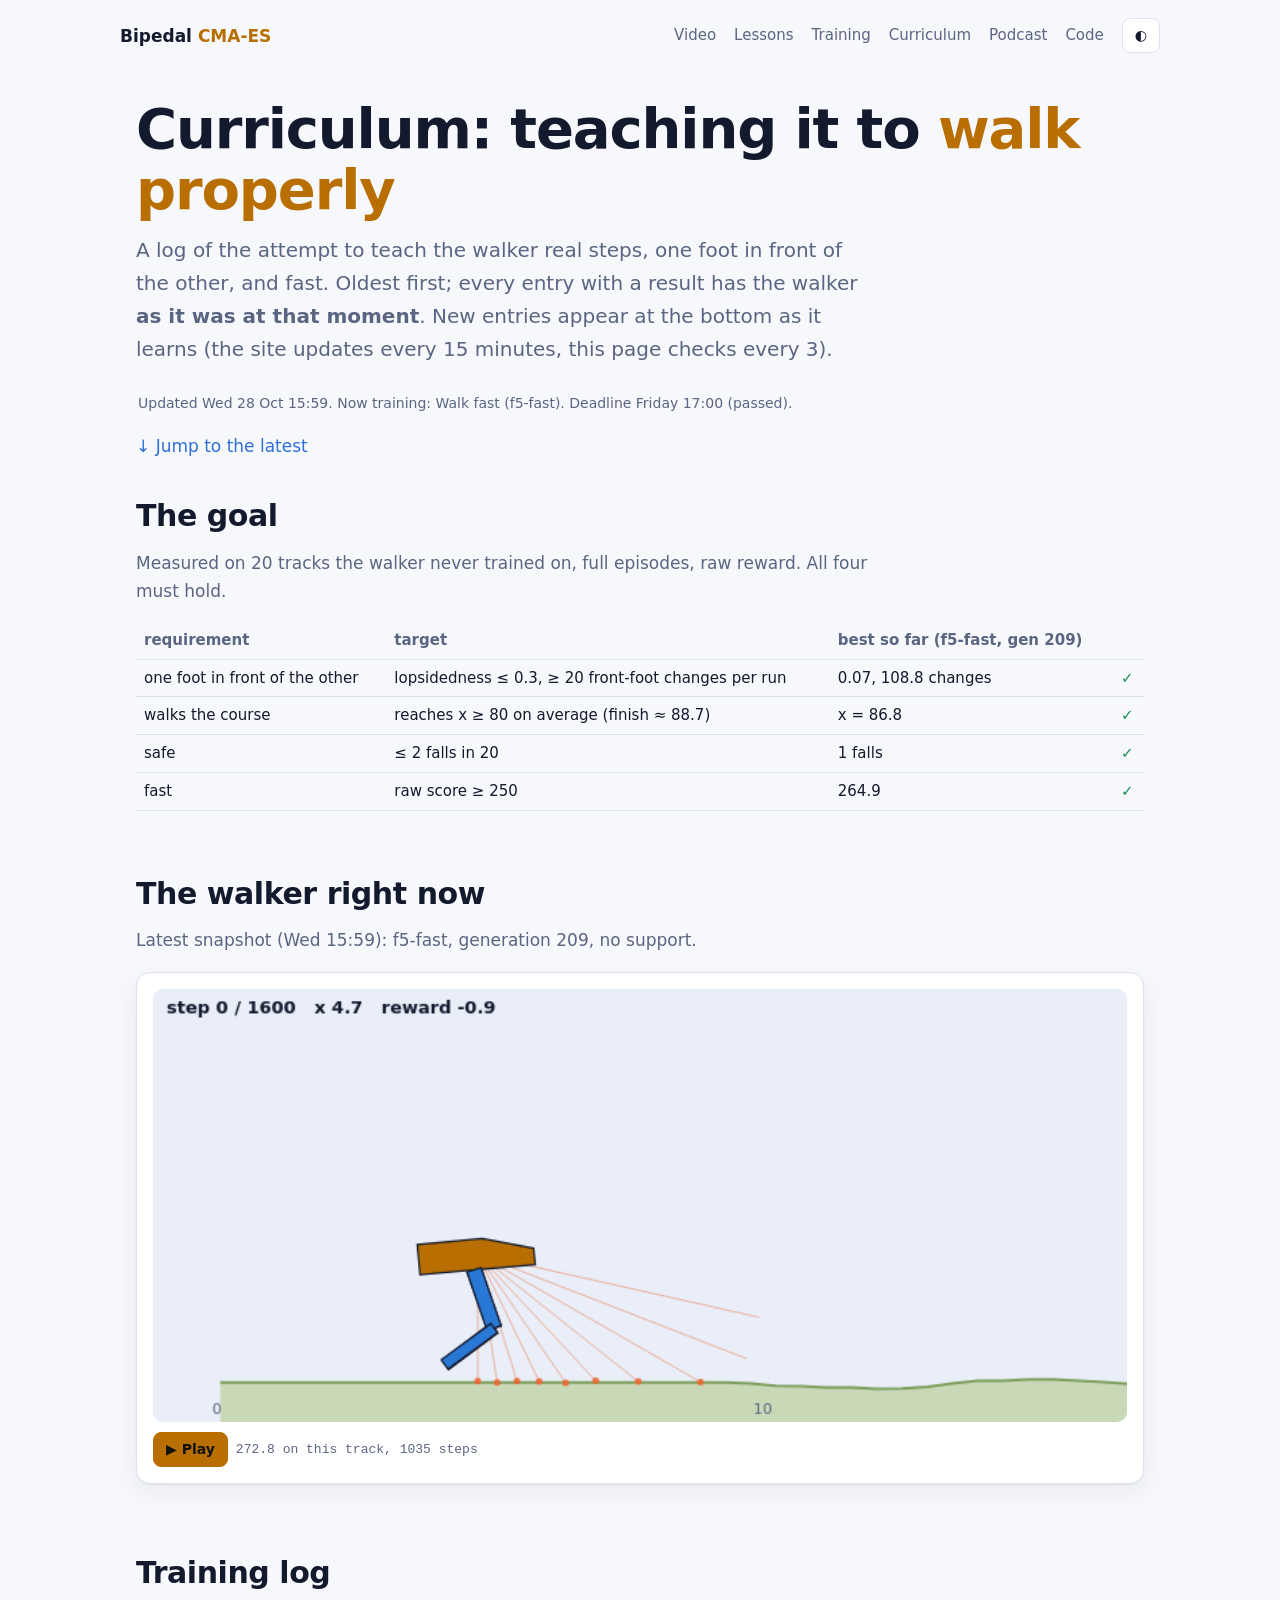
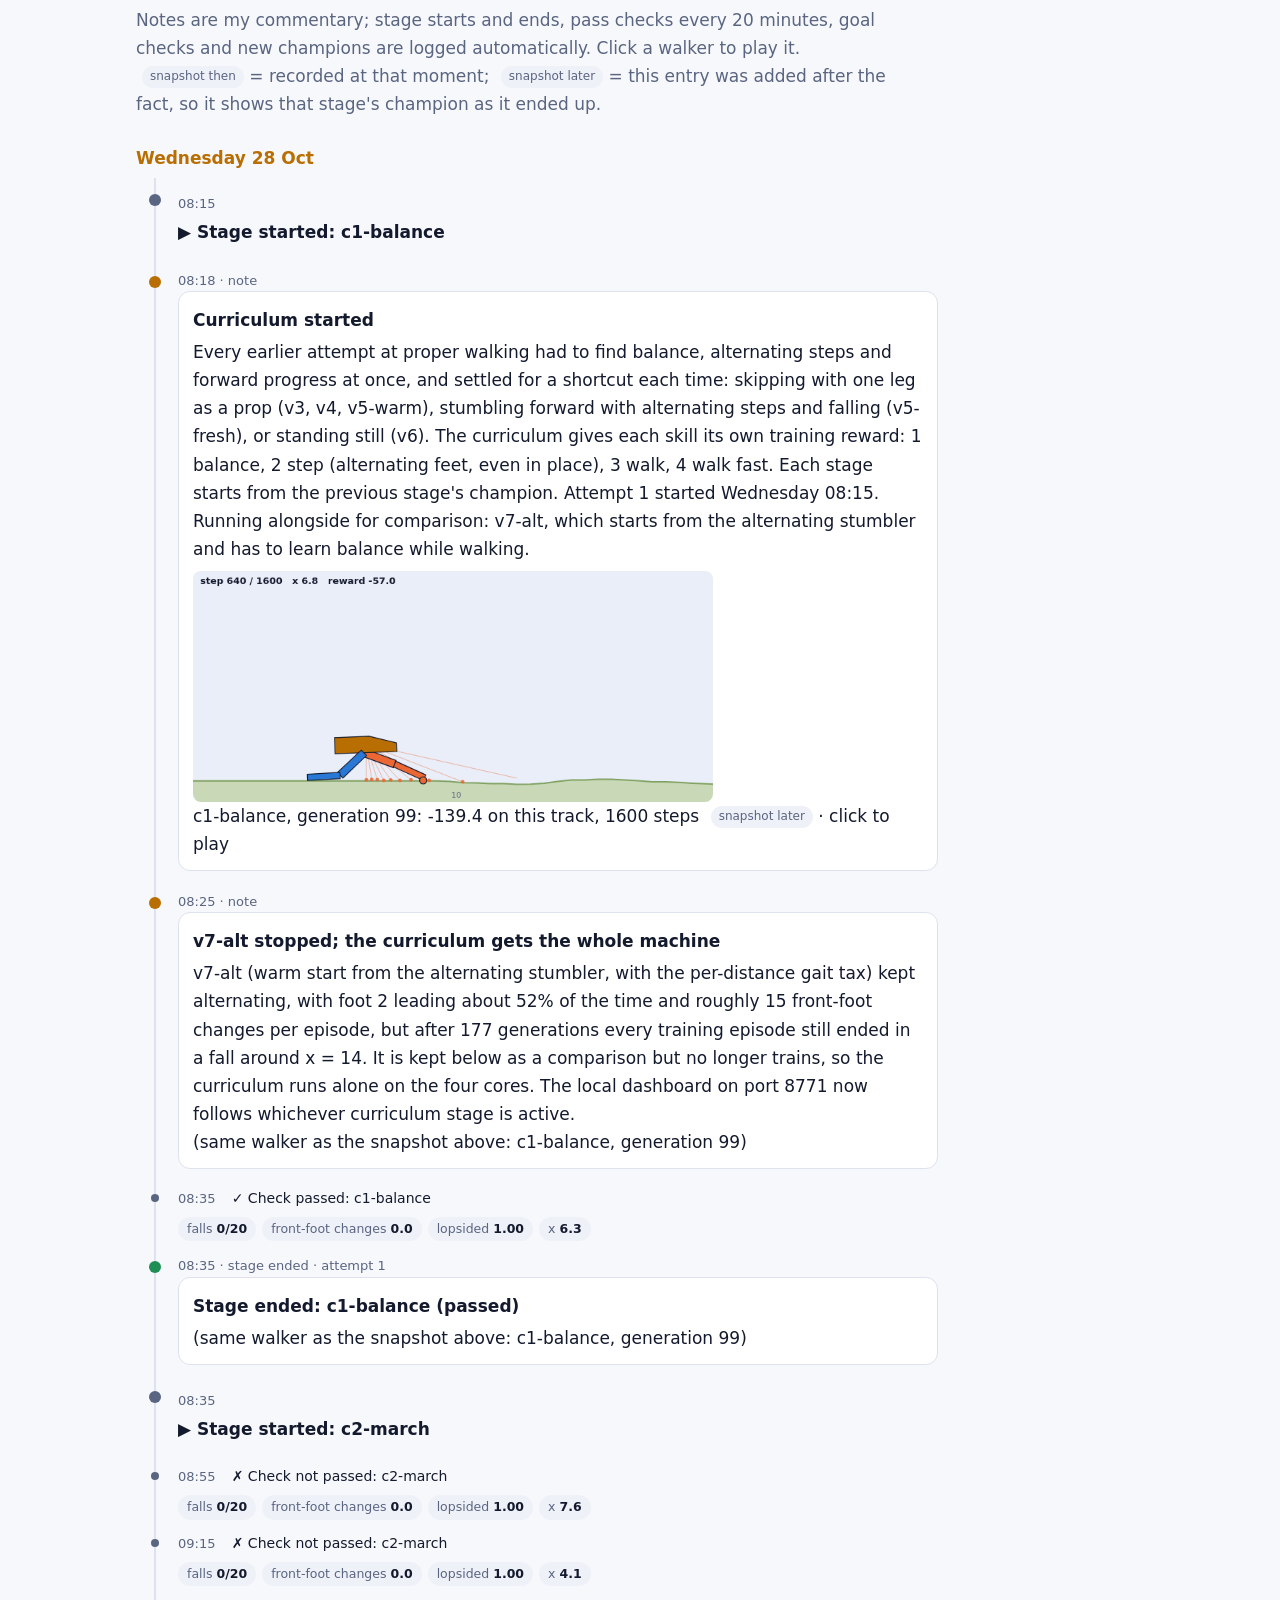
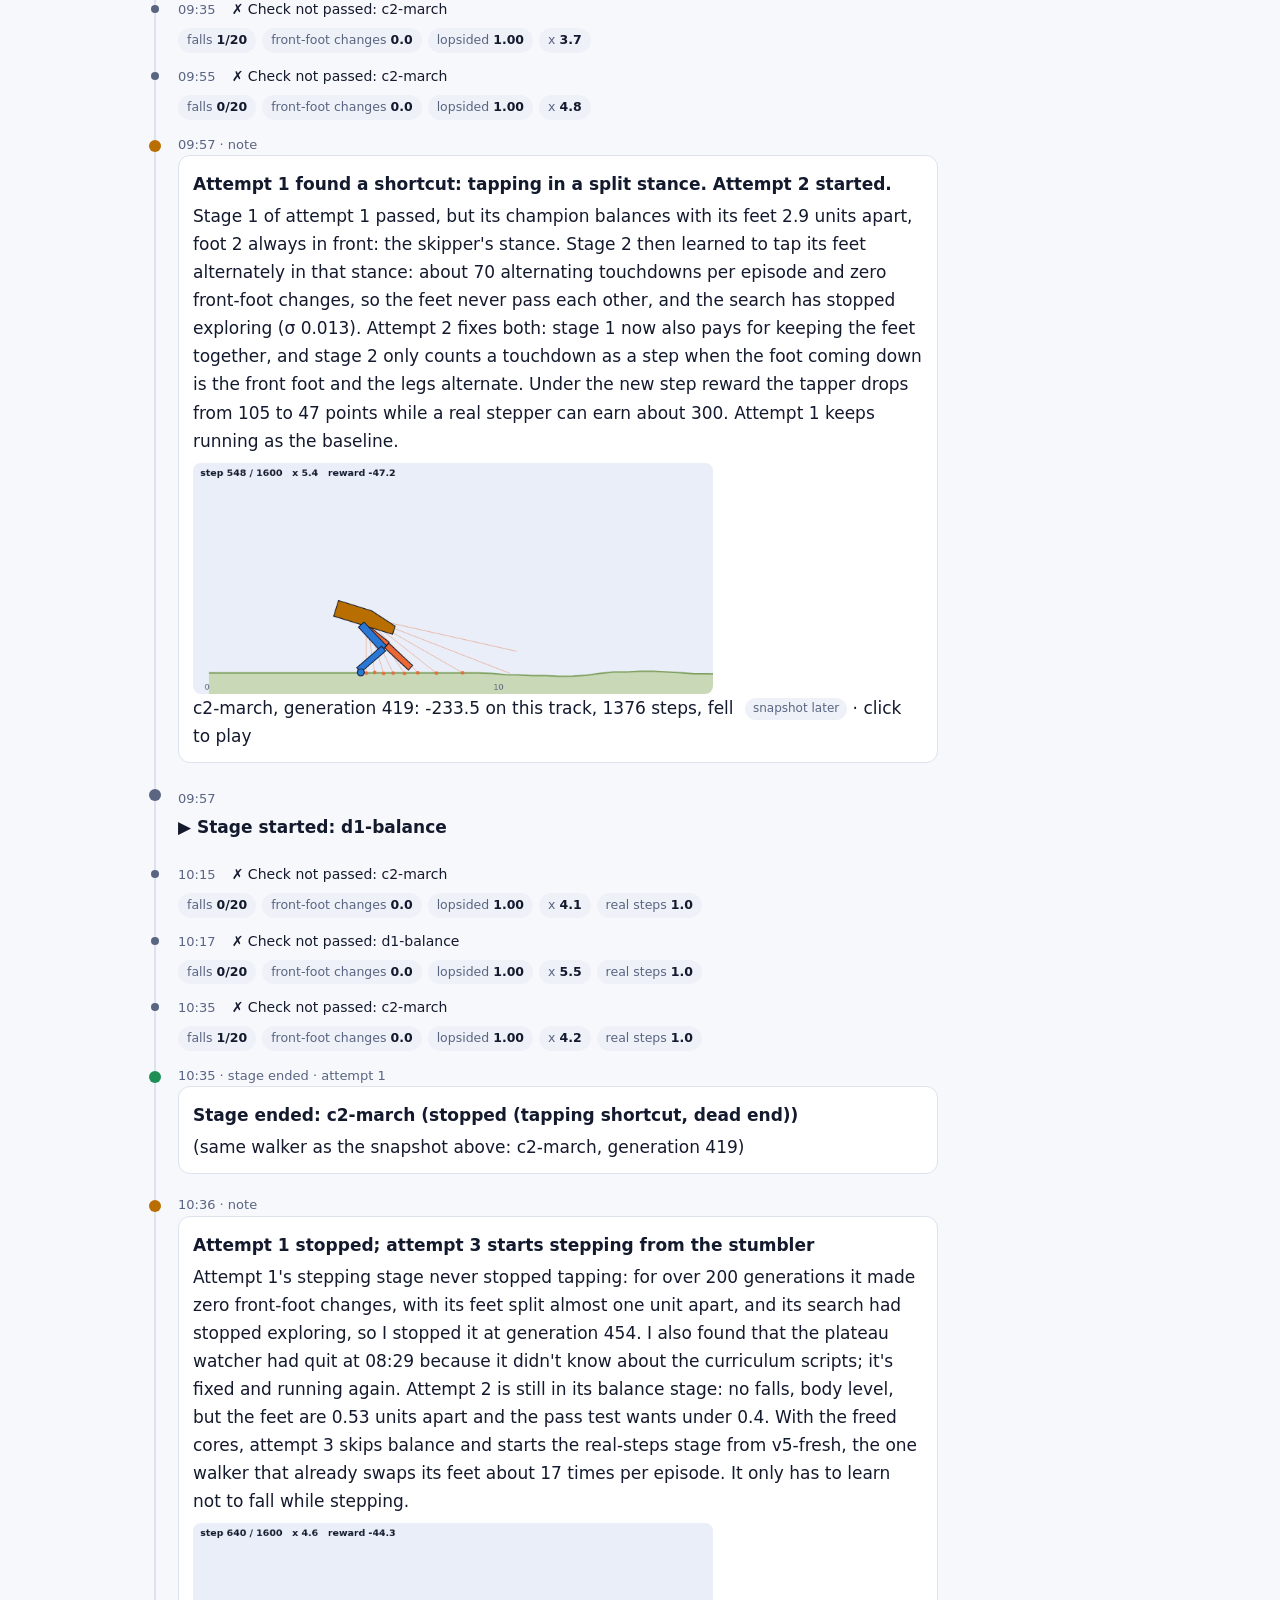
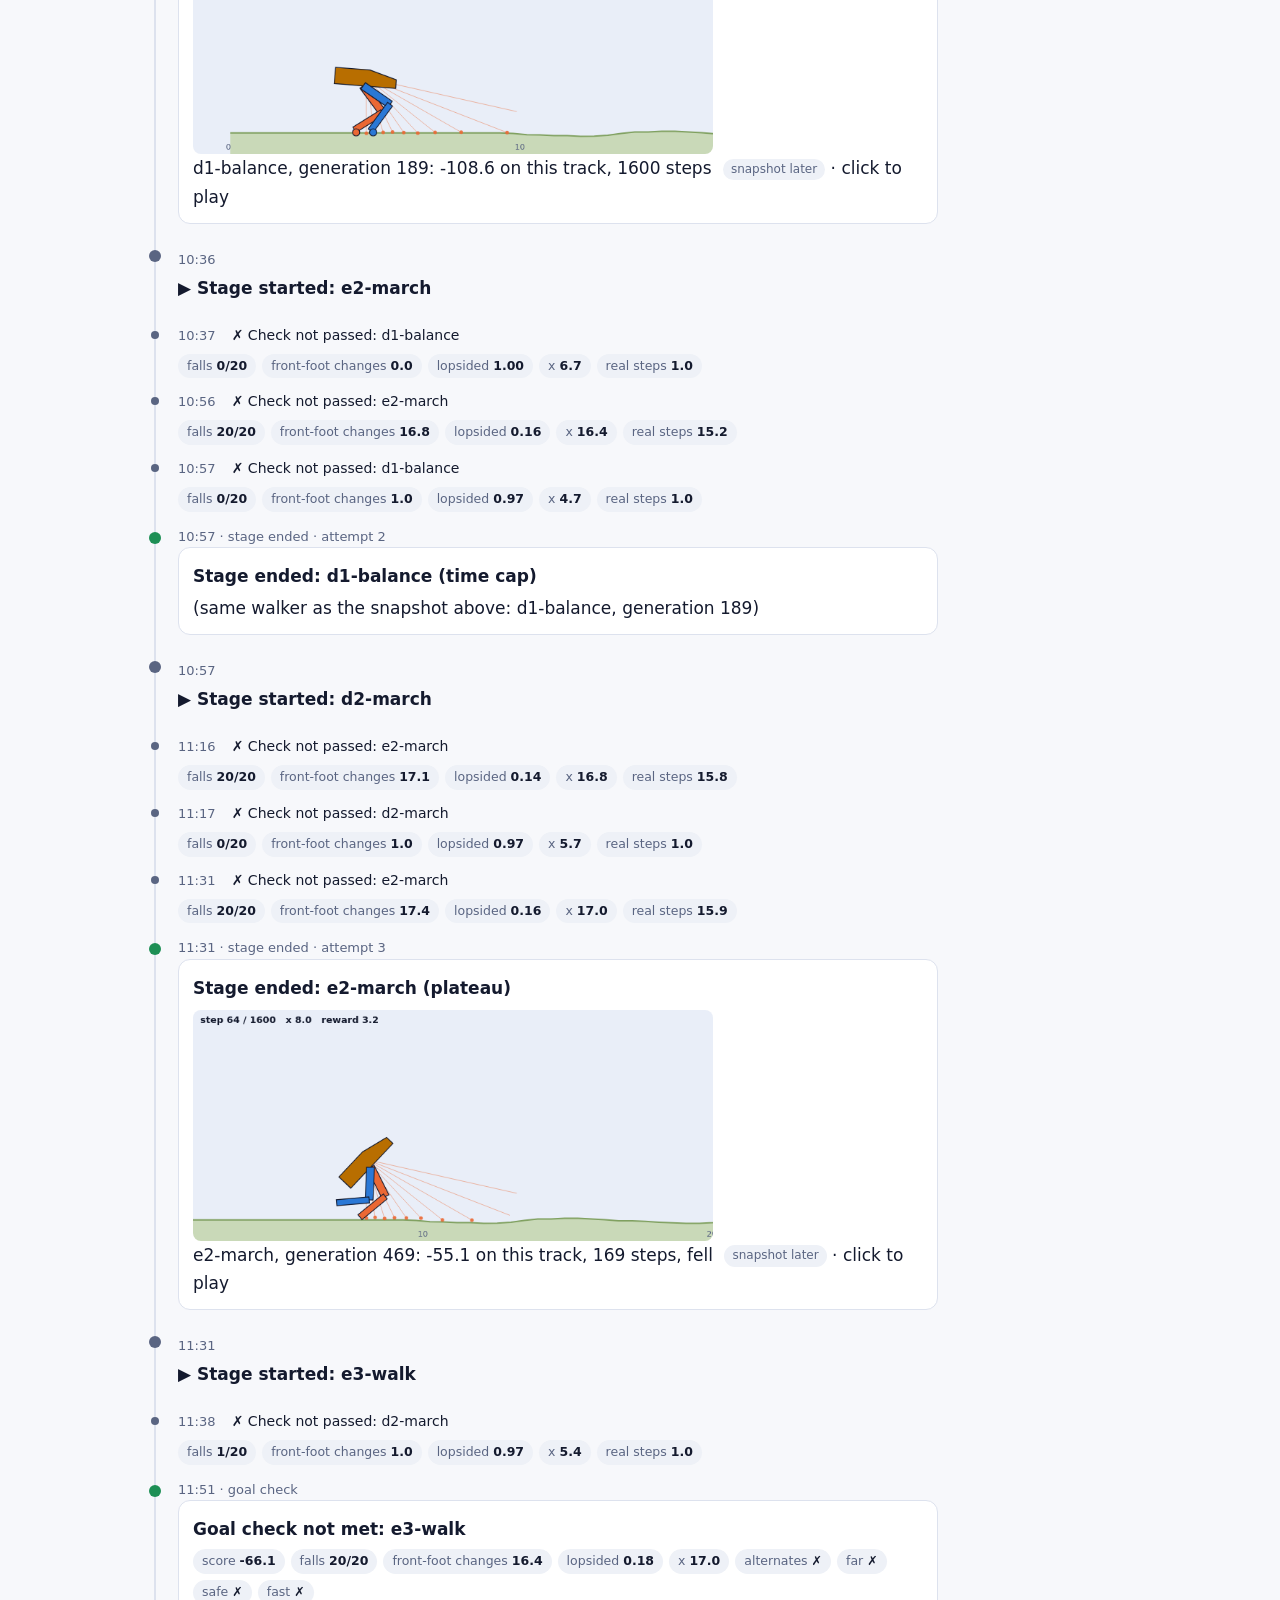
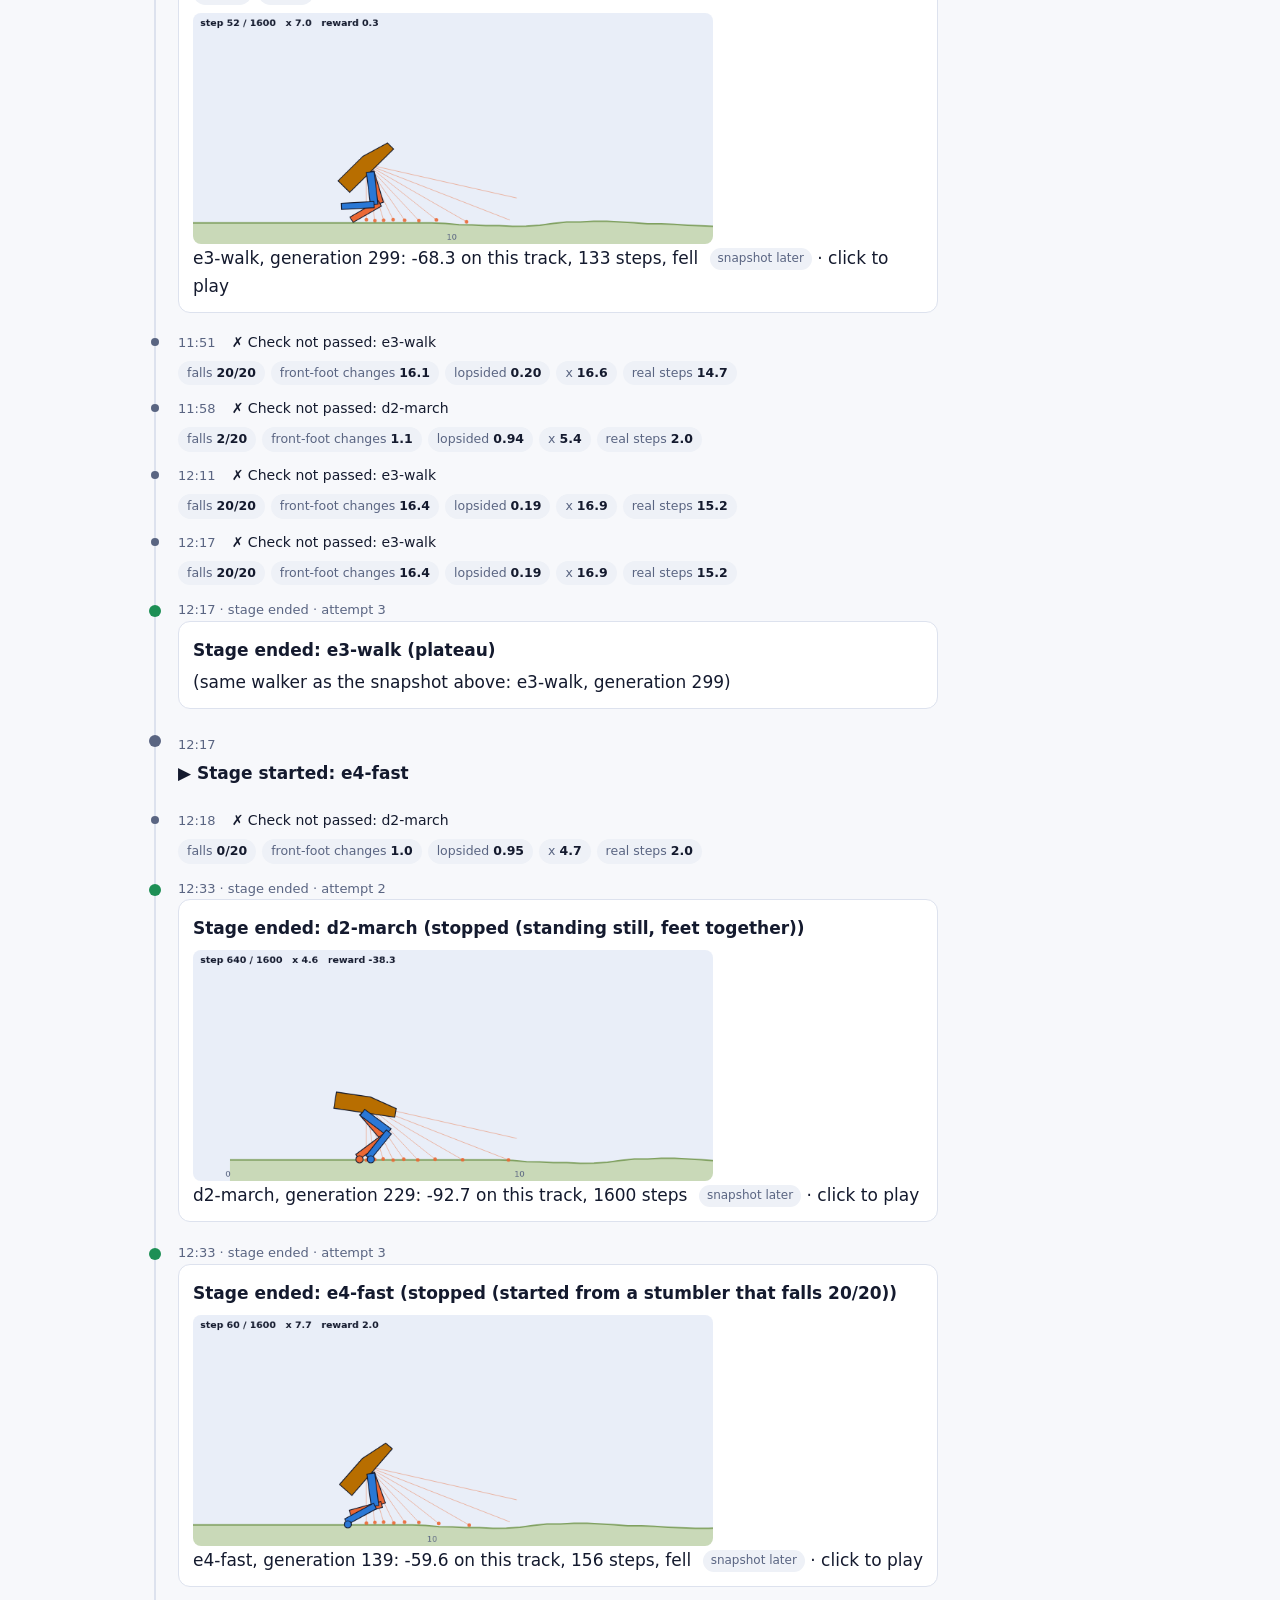
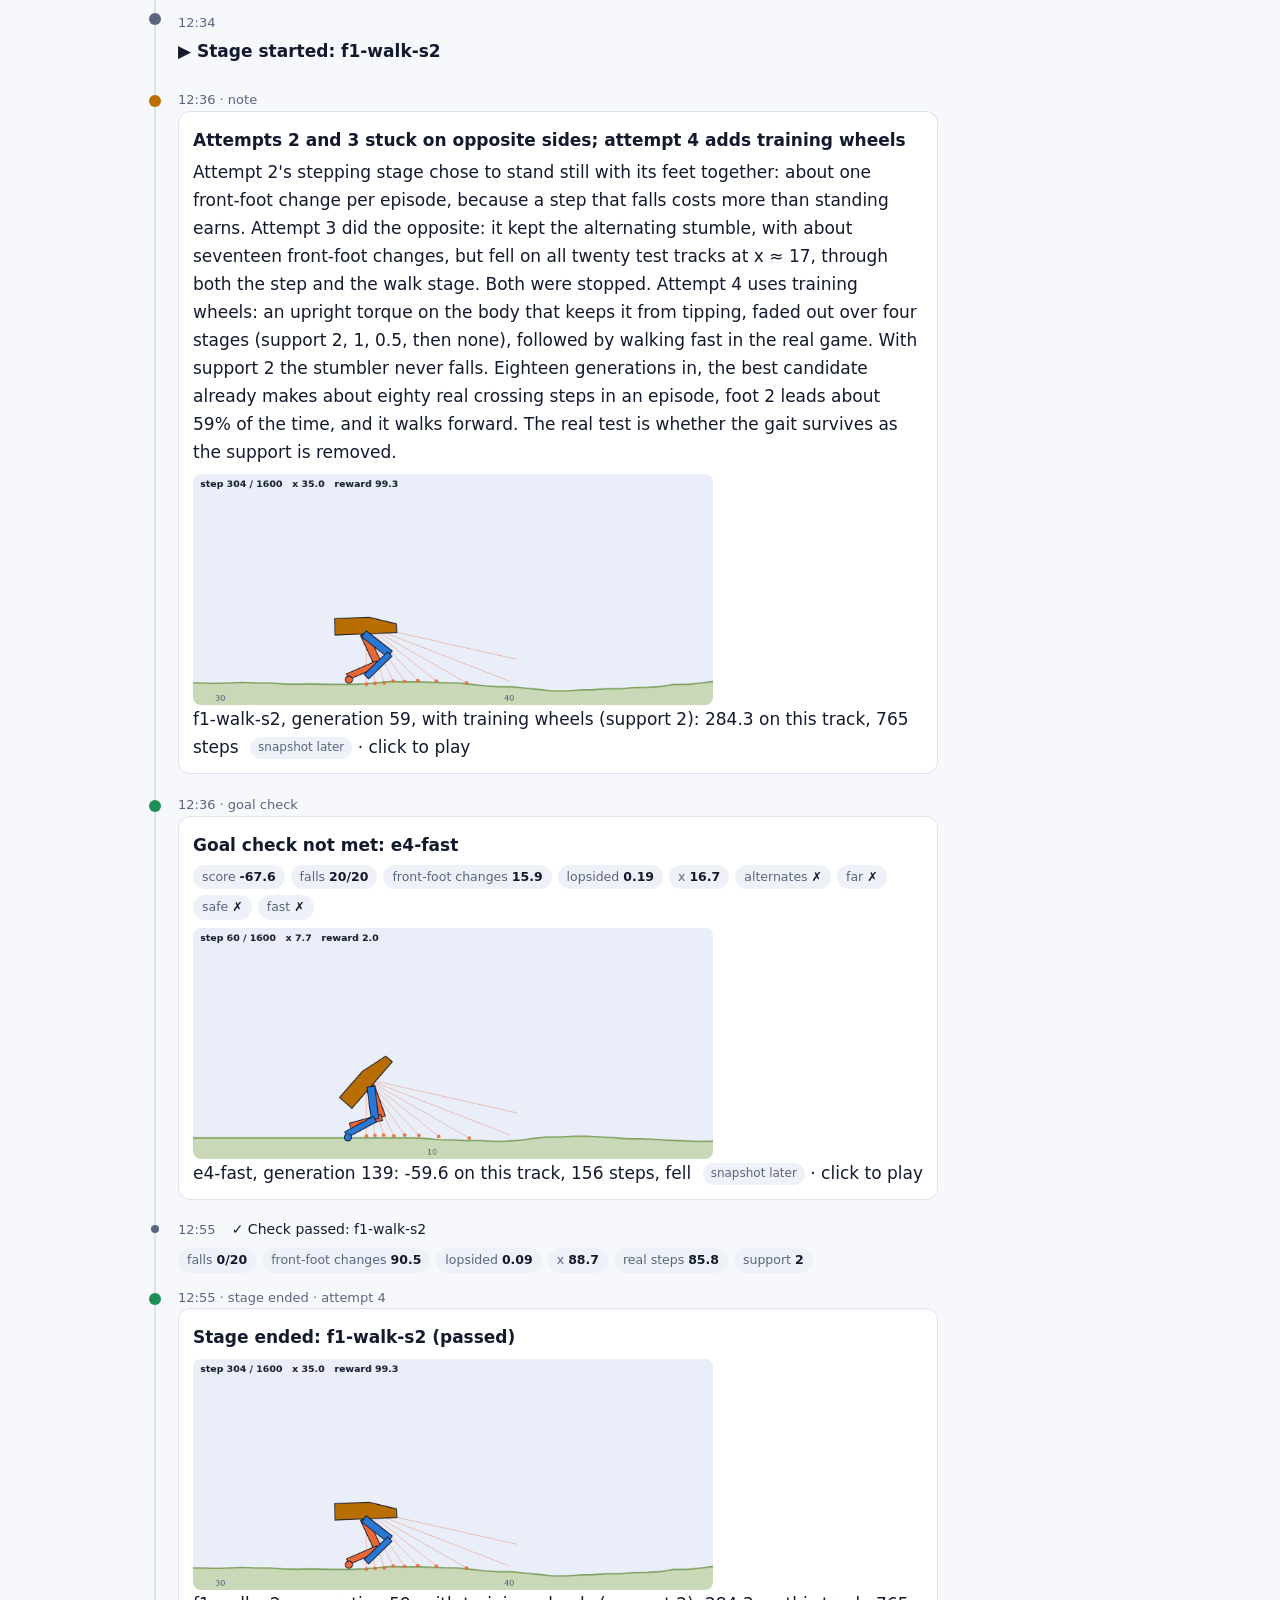
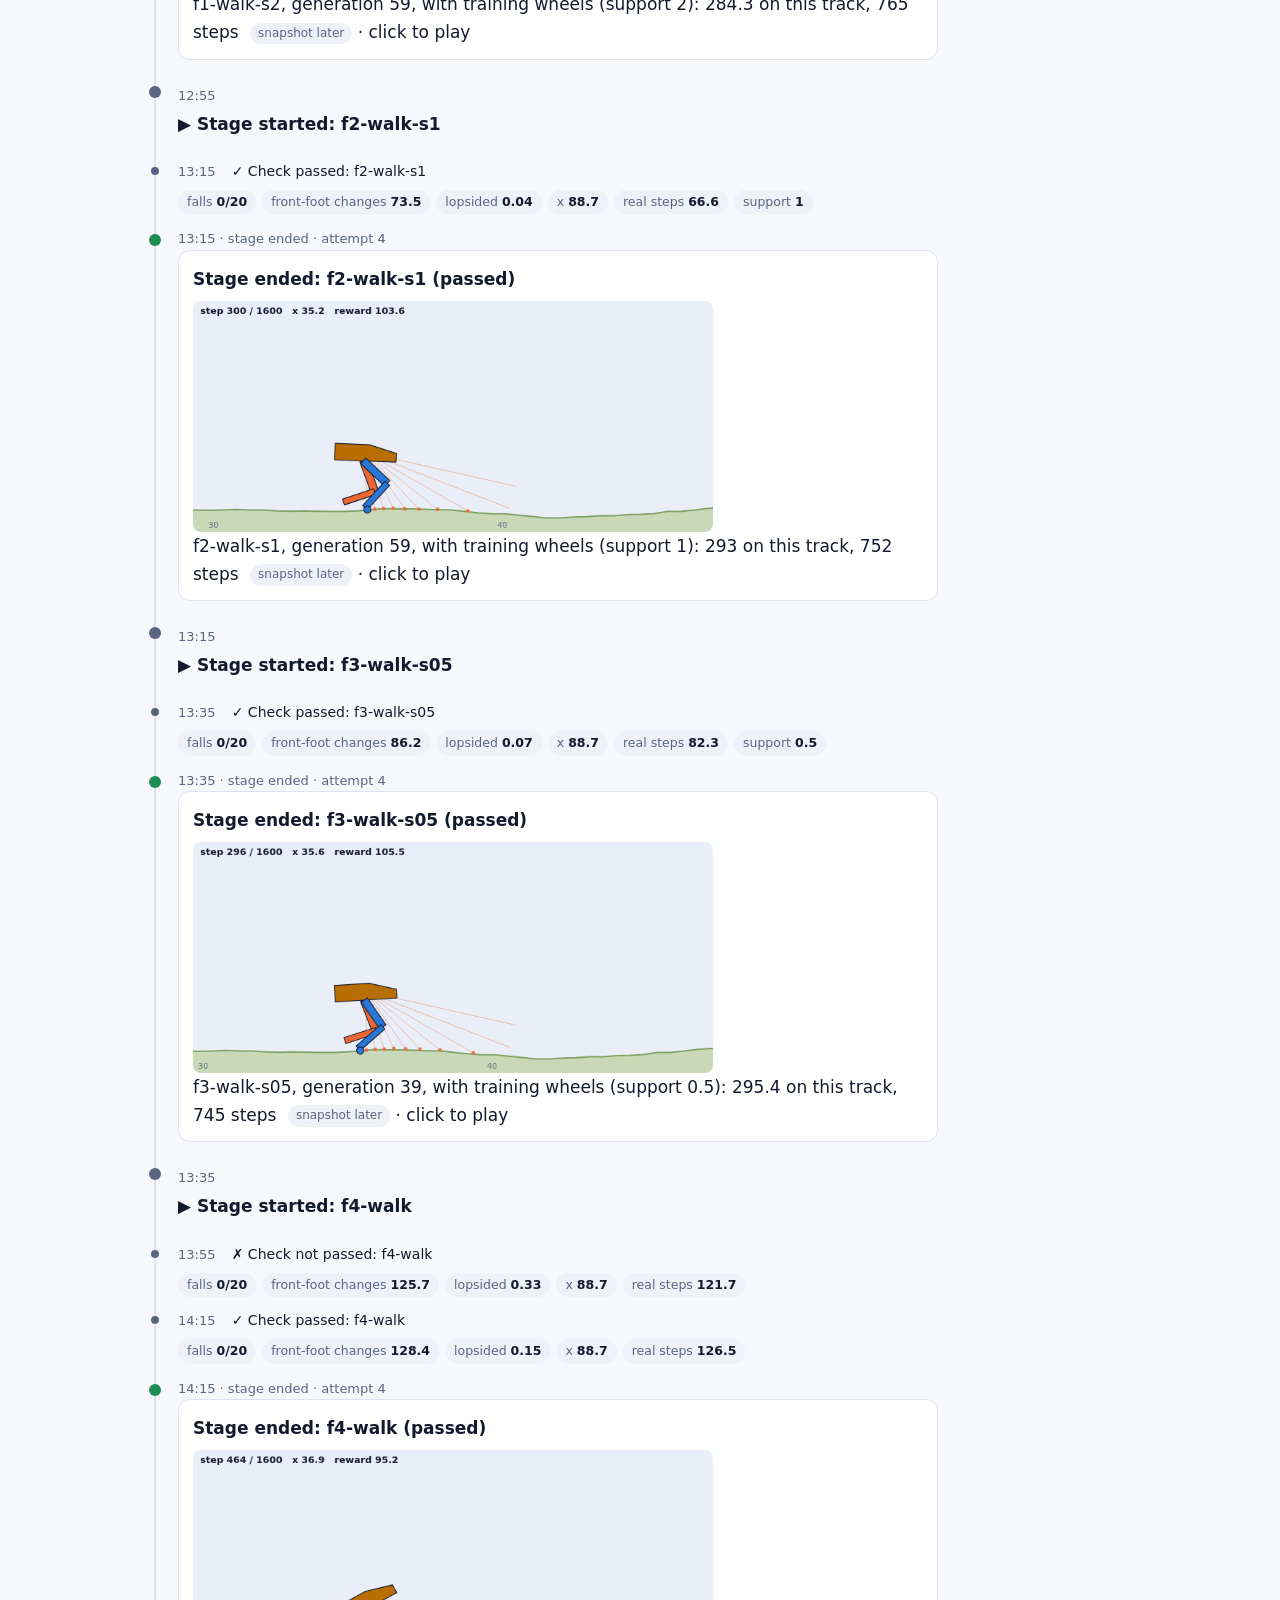
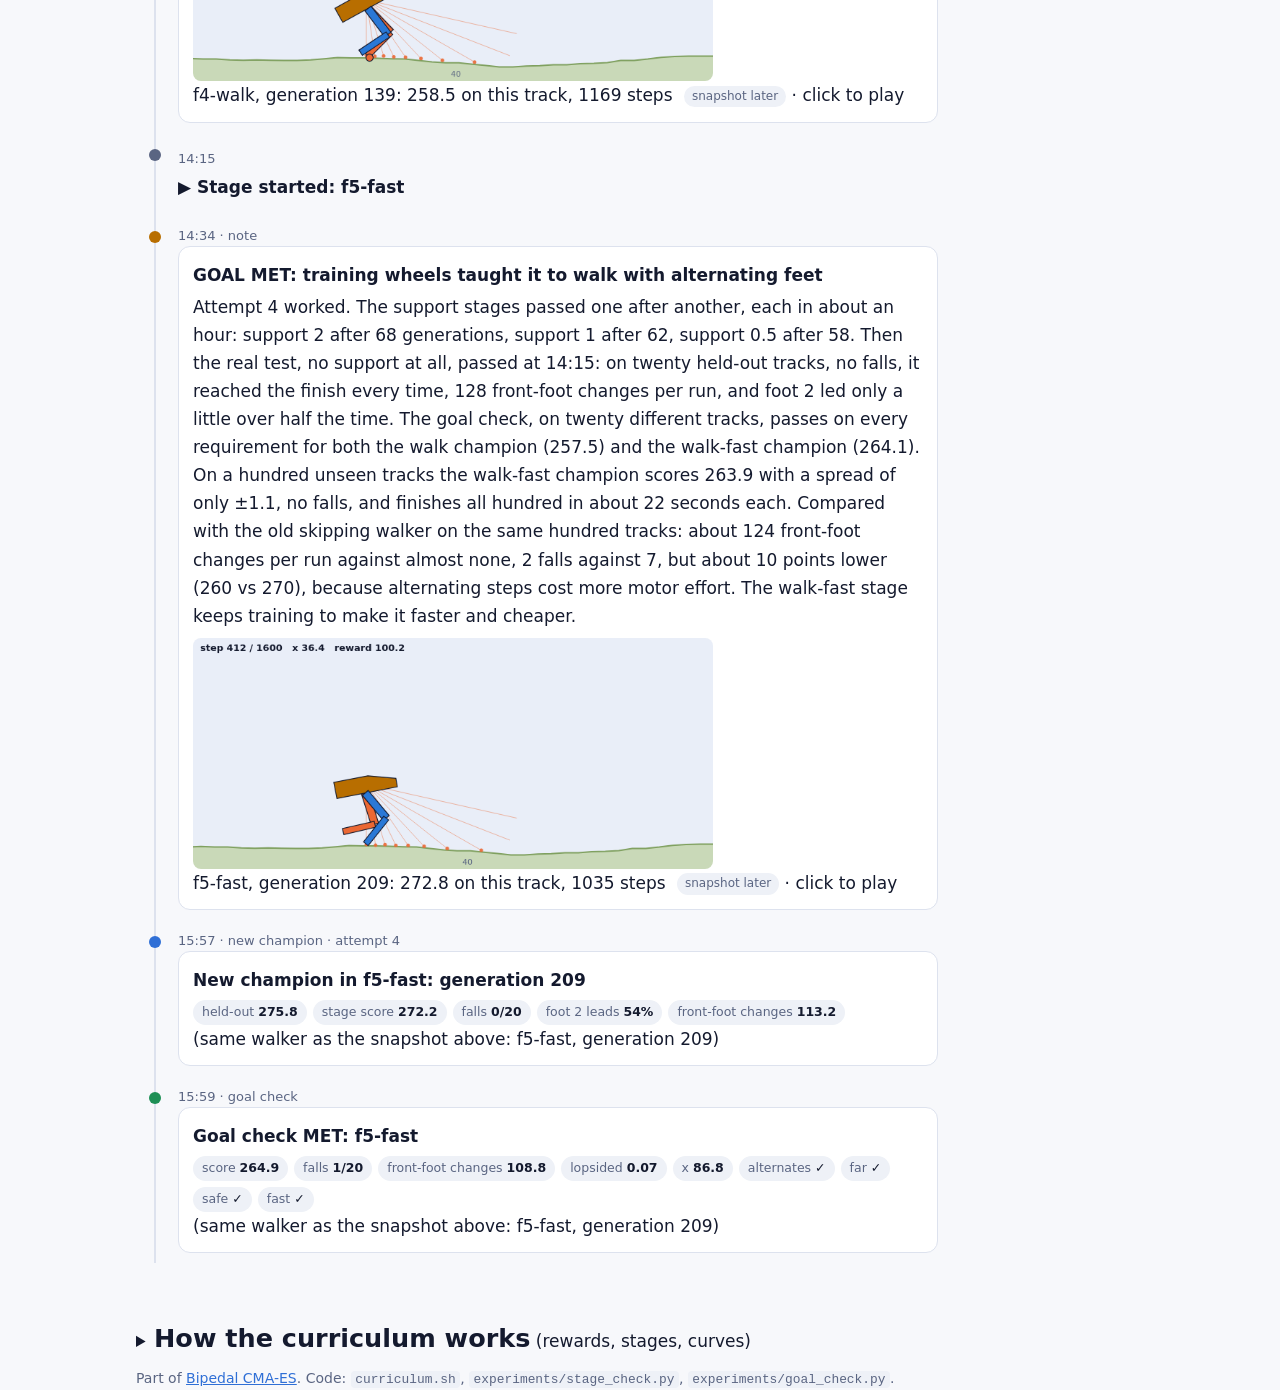
==== commit 2da5490d: "Curriculum page as a training log, oldest to newest, with walker snapshots taken when events happen " ====
--- a/docs/curriculum/index.html
+++ b/docs/curriculum/index.html
@@ -29,6 +29,18 @@
   .expect { border-left: 4px solid var(--green); padding: 4px 10px; margin: 6px 0; }
   .risk { border-left: 4px solid var(--red); padding: 4px 10px; margin: 6px 0; }
   @media (max-width: 760px) { .spec .meta { grid-template-columns: 1fr; } }
+  .howto { margin-top: 40px; } .howto > summary { cursor: pointer; padding: 8px 0; }
+  .ev { position: relative; margin: 0 0 0 18px; padding: 10px 0 10px 22px; border-left: 2px solid var(--line); }
+  .ev::before { content: ""; position: absolute; left: -7px; top: 16px; width: 12px; height: 12px; border-radius: 50%; background: var(--muted); }
+  .ev.t-note::before { background: var(--accent); } .ev.t-stage_end::before, .ev.t-goal::before { background: var(--green); }
+  .ev.t-champion::before { background: var(--blue); } .ev.t-check::before { width: 8px; height: 8px; left: -5px; top: 15px; }
+  .ev .when { color: var(--muted); font-size: 13px; } .ev h3 { margin: 2px 0 4px; font-size: 17px; }
+  .ev.t-check h3 { font-size: 14px; font-weight: 500; display: inline; } .ev.t-check { padding: 4px 0 4px 22px; }
+  .ev .card { background: var(--surface); border: 1px solid var(--line); border-radius: 12px; padding: 12px 14px; max-width: 760px; }
+  .ev canvas { margin-top: 8px; cursor: pointer; border-radius: 8px; max-width: 520px; }
+  .chips { display: flex; flex-wrap: wrap; gap: 6px; margin-top: 6px; }
+  .chip { font-size: 12.5px; background: var(--surface-2); border-radius: 999px; padding: 2px 9px; color: var(--muted); } .chip b { color: var(--text); }
+  .dayhead { margin: 26px 0 6px; font-weight: 700; color: var(--accent); }
   .journal .entry { border-left: 3px solid var(--accent); padding: 4px 0 4px 14px; margin: 14px 0; }
   .journal .entry b { display: block; }
   .journal .entry span { color: var(--muted); font-size: 13px; }
@@ -40,10 +52,11 @@
 <main class="wrap">
   <div class="hero" style="padding-bottom:0">
     <h1>Curriculum: teaching it to <em>walk properly</em></h1>
-    <p class="lede">Every walker so far skips, with one leg always in front. This page follows the attempt to get a fast walker that
-    puts one foot in front of the other, by teaching it in stages: balance, then stepping, then walking, then walking fast.
-    It updates itself about every 30 minutes; the journal at the bottom is my running commentary.</p>
+    <p class="lede">A log of the attempt to teach the walker real steps, one foot in front of the other, and fast. Oldest first;
+    every entry with a result has the walker <b>as it was at that moment</b>. New entries appear at the bottom as it learns
+    (the site updates every 15 minutes, this page checks every 3).</p>
     <p class="note" id="status"></p>
+    <p><a href="#latest" class="btn" style="text-decoration:none">↓ Jump to the latest</a></p>
   </div>
 
   <section style="padding-top:14px">
@@ -52,6 +65,23 @@
     <table class="t" id="goal"></table>
   </section>
 
+  <section id="now">
+    <h2>The walker right now</h2>
+    <p class="intro" id="now-sub"></p>
+    <div class="demo"><canvas id="now-world"></canvas>
+      <div class="controls"><button class="btn primary" id="now-play">▶ Play</button><span class="readout" id="now-info"></span></div></div>
+  </section>
+
+  <section>
+    <h2>Training log</h2>
+    <p class="intro">Notes are my commentary; stage starts and ends, pass checks every 20 minutes, goal checks and new champions are logged automatically.
+    Click a walker to play it. <span class="tag">snapshot then</span> = recorded at that moment; <span class="tag">snapshot later</span> = this entry was added
+    after the fact, so it shows that stage's champion as it ended up.</p>
+    <div id="log"></div>
+    <div id="latest"></div>
+  </section>
+
+  <details class="howto"><summary><h2 style="display:inline">How the curriculum works</h2> (rewards, stages, curves)</summary>
   <section>
     <h2>What each stage pays for</h2>
     <p class="intro">The training reward of every stage, exactly as <code>train.py</code> computes it, scored per episode and averaged over 5 tracks.
@@ -86,10 +116,7 @@
     <table class="t" id="d-checks"></table>
   </section>
 
-  <section>
-    <h2>Journal</h2>
-    <div class="journal" id="journal"></div>
-  </section>
+  </details>
 </main>
 <footer class="wrap">Part of <a href="../index.html">Bipedal CMA-ES</a>. Code: <code>curriculum.sh</code>, <code>experiments/stage_check.py</code>, <code>experiments/goal_check.py</code>.</footer>
 
@@ -114,7 +141,8 @@
 document.getElementById("d-scrub").oninput = e => { wr.pause(); wr.seek(+e.target.value); };
 
 function goalTable() {
-  const G = D.goal, last = [...D.attempts].reverse().find(a => a.goal), m = last && last.goal;
+  const G = D.goal, withGoal = D.attempts.filter(a => a.goal).map(a => a.goal);
+  const m = withGoal.sort((p, q) => (q.met - p.met) || (q.score - p.score))[0];   // best across attempts: met first, then score
   const row = (name, target, val, ok) => `<tr class="goalrow"><td>${name}</td><td>${target}</td><td>${val}</td><td class="${ok == null ? "" : ok ? "ok" : "no"}">${ok == null ? "–" : ok ? "✓" : "✗"}</td></tr>`;
   document.getElementById("goal").innerHTML = `<tr><th>requirement</th><th>target</th><th>${m ? `best so far (${m.run.split("/").pop()}, gen ${m.champion_gen})` : "best so far"}</th><th></th></tr>` +
     row("one foot in front of the other", `lopsidedness ≤ ${G.lopsided_max}, ≥ ${G.lead_changes_min} front-foot changes per run`, m ? `${f(m.lopsided, 2)}, ${f(m.lead_changes)} changes` : "not measured yet", m ? m.checks.alternates : null) +
@@ -198,8 +226,85 @@
   document.getElementById("status").textContent = `Updated ${D.updated}. ${running ? `Now training: ${running.name} (${running.run}). ` : ""}` +
     `Deadline Friday 17:00${left > 0 ? `, ${Math.floor(left)} h ${Math.round((left % 1) * 60)} min left` : " (passed)"}.`;
 }
+// ---------------------------------------------------------------- training log
+let L = null, shown = new Set(), lastDay = null, playing = null;
+const chip = (k, v) => `<span class="chip">${k} <b>${v}</b></span>`;
+function metricsChips(e) {
+  const m = e.metrics || {}, out = [];
+  if (e.type === "check") {
+    out.push(chip("falls", m.falls + "/20"), chip("front-foot changes", f(m.lead_changes)), chip("lopsided", f(m.lopsided, 2)), chip("x", f(m.x)));
+    if (m.step_touchdowns != null) out.push(chip("real steps", f(m.step_touchdowns)));
+    if (m.support) out.push(chip("support", m.support));
+  } else if (e.type === "goal") {
+    out.push(chip("score", f(m.score)), chip("falls", m.falls + "/20"), chip("front-foot changes", f(m.lead_changes)), chip("lopsided", f(m.lopsided, 2)), chip("x", f(m.x)));
+    out.push(...Object.entries(m.checks || {}).map(([k, v]) => chip(k, v ? "✓" : "✗")));
+  } else if (e.type === "champion") {
+    out.push(chip("held-out", f(m.mean)), chip("stage score", f(m.selection)), chip("falls", m.falls + "/20"));
+    if (m.front2_share != null) out.push(chip("foot 2 leads", Math.round(m.front2_share * 100) + "%"));
+    if (m.lead_changes != null) out.push(chip("front-foot changes", f(m.lead_changes)));
+  }
+  return out.length ? `<div class="chips">${out.join("")}</div>` : "";
+}
+let lastShot = null;
+function evHTML(e) {
+  const d = new Date(e.iso), day = d.toLocaleDateString("en-GB", { weekday: "long", day: "numeric", month: "short" });
+  const time = d.toLocaleTimeString("en-GB", { hour: "2-digit", minute: "2-digit" });
+  let head = "";
+  if (day !== lastDay) { head = `<div class="dayhead">${day}</div>`; lastDay = day; }
+  if (e.type === "check" || e.type === "stage_start") {
+    return head + `<div class="ev t-${e.type}" id="ev-${e.id}"><span class="when">${time}</span> &nbsp;
+      <h3>${e.type === "check" ? (e.passed ? "✓ " : "✗ ") : "▶ "}${e.title}</h3>${e.type === "check" ? metricsChips(e) : ""}</div>`;
+  }
+  const ri = e.replay_info;
+  const same = ri && lastShot && lastShot === `${ri.run}|${ri.gen}|${ri.support}`;
+  if (ri) lastShot = `${ri.run}|${ri.gen}|${ri.support}`;
+  return head + `<div class="ev t-${e.type}" id="ev-${e.id}"><div class="when">${time} · ${{ note: "note", stage_end: "stage ended", goal: "goal check", champion: "new champion" }[e.type] || e.type}${e.attempt ? " · attempt " + ("cdefghijk".indexOf(e.attempt) + 1) : ""}</div>
+    <div class="card"><h3>${e.title}</h3>${e.text ? `<div>${e.text}</div>` : ""}${metricsChips(e)}
+    ${e.replay && same ? `<div class="readout">(same walker as the snapshot above: ${ri.run}, generation ${ri.gen})</div>` : ""}
+    ${e.replay && !same ? `<canvas data-replay="${e.replay}" data-id="${e.id}"></canvas>
+      <div class="readout">${ri.run}, generation ${ri.gen}${ri.support ? `, with training wheels (support ${ri.support})` : ""}: ${ri.reward} on this track, ${ri.steps} steps${ri.fell ? ", fell" : ""}
+      <span class="tag">snapshot ${e.replay_when === "now" ? "then" : "later"}</span> · click to play</div>` : ""}</div></div>`;
+}
+const io = new IntersectionObserver(entries => entries.forEach(async en => {
+  if (!en.isIntersecting || en.target._rp) return;
+  const cv = en.target, rp = new WalkerReplay(cv);
+  cv._rp = rp; io.unobserve(cv);
+  const ep = await rp.load("../data/" + cv.dataset.replay);
+  rp.seek(Math.floor(ep.frames.length * 0.4));
+  cv.onclick = () => { if (playing && playing !== rp) playing.pause(); if (rp.playing) { rp.pause(); } else { if (rp.i >= rp.n - 1) rp.seek(0); rp.play(); playing = rp; } };
+}), { rootMargin: "300px" });
+function renderLog(append) {
+  const el = document.getElementById("log");
+  const fresh = L.events.filter(e => !shown.has(e.id));
+  if (!fresh.length) return;
+  const nearBottom = window.innerHeight + window.scrollY > document.body.scrollHeight - 400;
+  el.insertAdjacentHTML("beforeend", fresh.map(evHTML).join(""));
+  fresh.forEach(e => shown.add(e.id));
+  el.querySelectorAll("canvas[data-replay]").forEach(cv => { if (!cv._obs) { cv._obs = 1; io.observe(cv); } });
+  if (append && nearBottom) document.getElementById("latest").scrollIntoView({ behavior: "smooth" });
+}
+const nowRp = new WalkerReplay(document.getElementById("now-world"));
+async function renderNow() {
+  const last = [...L.events].reverse().find(e => e.replay);
+  if (!last || nowRp._src === last.replay) return;
+  nowRp._src = last.replay;
+  const ep = await nowRp.load("../data/" + last.replay);
+  const ri = last.replay_info;
+  document.getElementById("now-sub").textContent = `Latest snapshot (${new Date(last.iso).toLocaleString("en-GB", { weekday: "short", hour: "2-digit", minute: "2-digit" })}): ${ri.run}, generation ${ri.gen}${ri.support ? `, with training wheels (support ${ri.support})` : ", no support"}.`;
+  document.getElementById("now-info").textContent = `${ep.reward} on this track, ${ep.steps} steps${ep.fell ? ", fell" : ""}`;
+  nowRp.seek(0);
+}
+document.getElementById("now-play").onclick = () => { const b = document.getElementById("now-play"); if (nowRp.playing) { nowRp.pause(); b.textContent = "▶ Play"; } else { if (nowRp.i >= nowRp.n - 1) nowRp.seek(0); nowRp.play(); b.textContent = "❚❚ Pause"; } };
+nowRp.onEnd = () => document.getElementById("now-play").textContent = "▶ Play";
+async function pollLog(append) {
+  try { L = await (await fetch("../data/curriculum_log.json", { cache: "no-store" })).json(); } catch (e) { return; }
+  renderLog(append); renderNow();
+}
+pollLog(false);
+setInterval(() => pollLog(true), 180000);
+
 fetch("../data/curriculum.json", { cache: "no-store" }).then(r => r.json()).then(d => {
-  D = d; status(); goalTable(); specs(); attempts(); journal();
+  D = d; status(); goalTable(); specs(); attempts();
   const run = D.attempts.flatMap((a, ai) => a.stages.map((s, si) => ({ s, ai, si }))).filter(x => x.s.summary).pop();
   if (run) document.querySelector(`.stagecard[data-a="${run.ai}"][data-s="${run.si}"]`).click();
 });
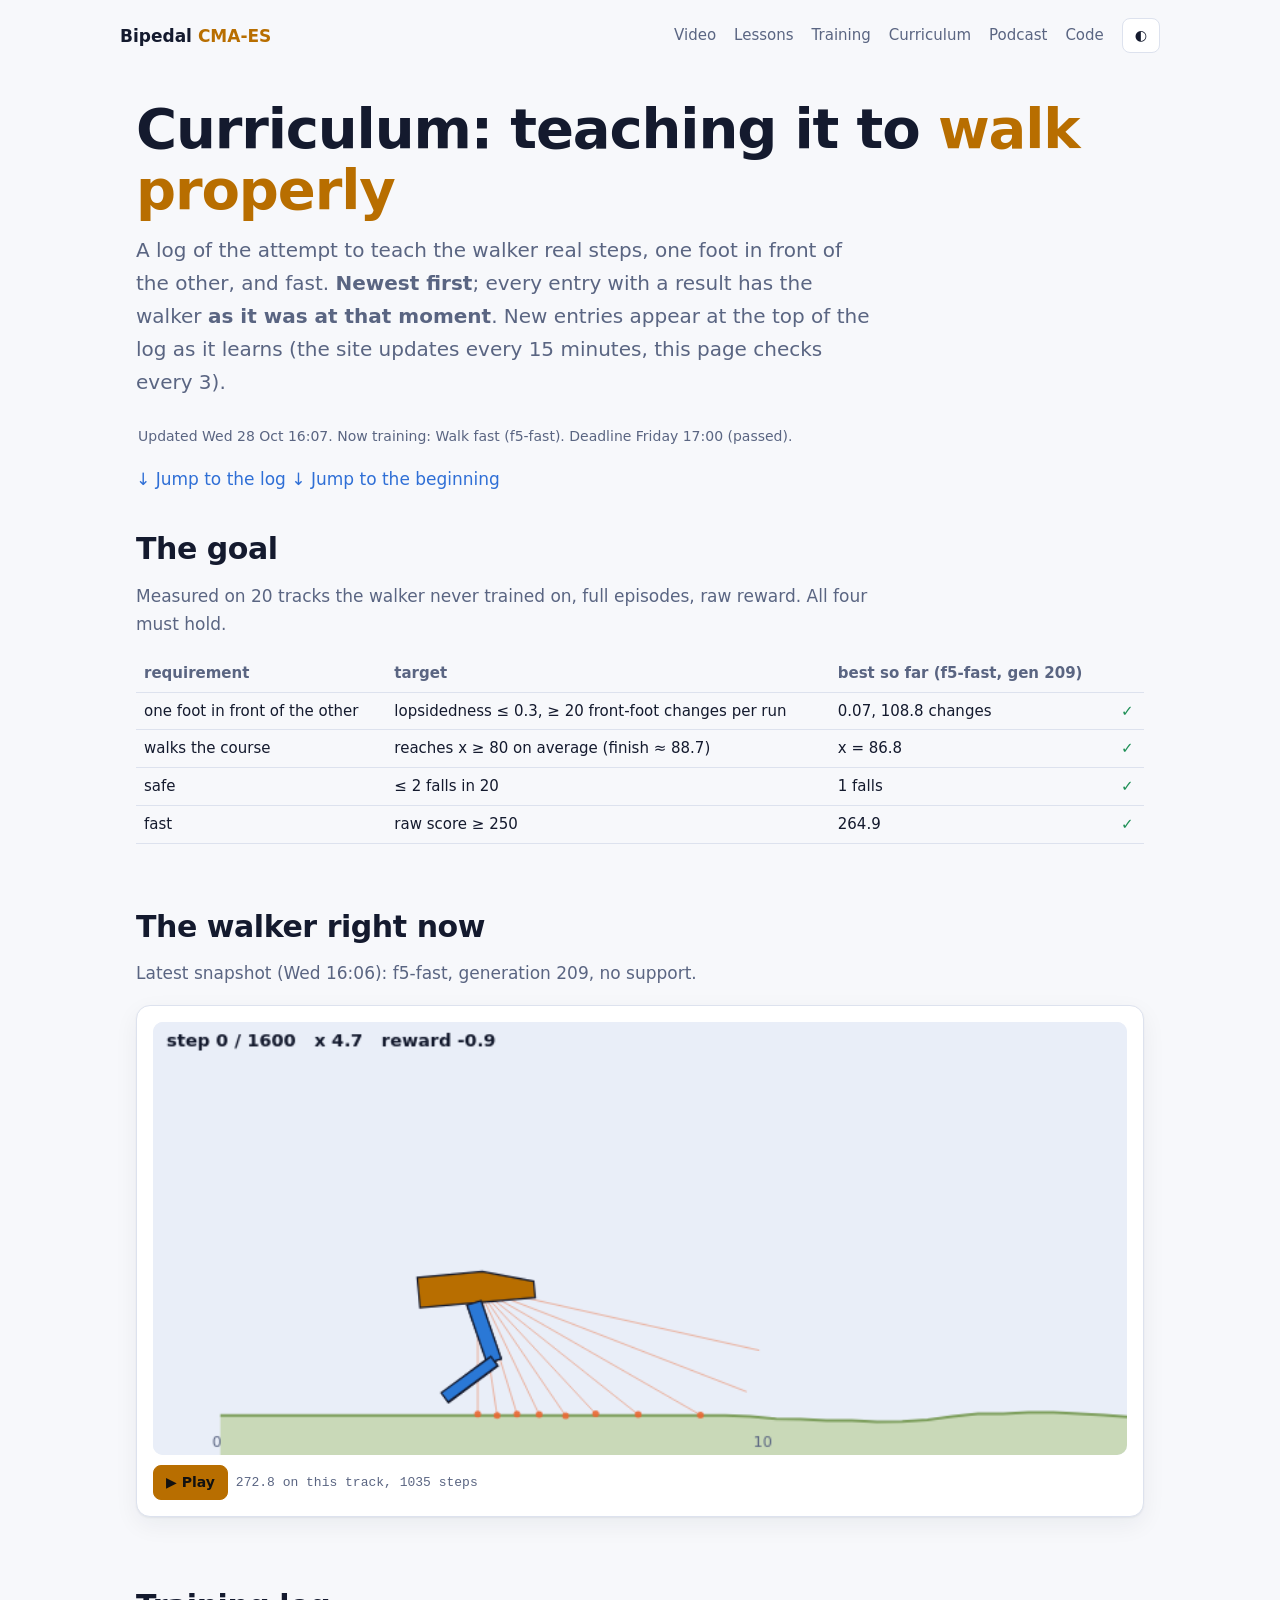
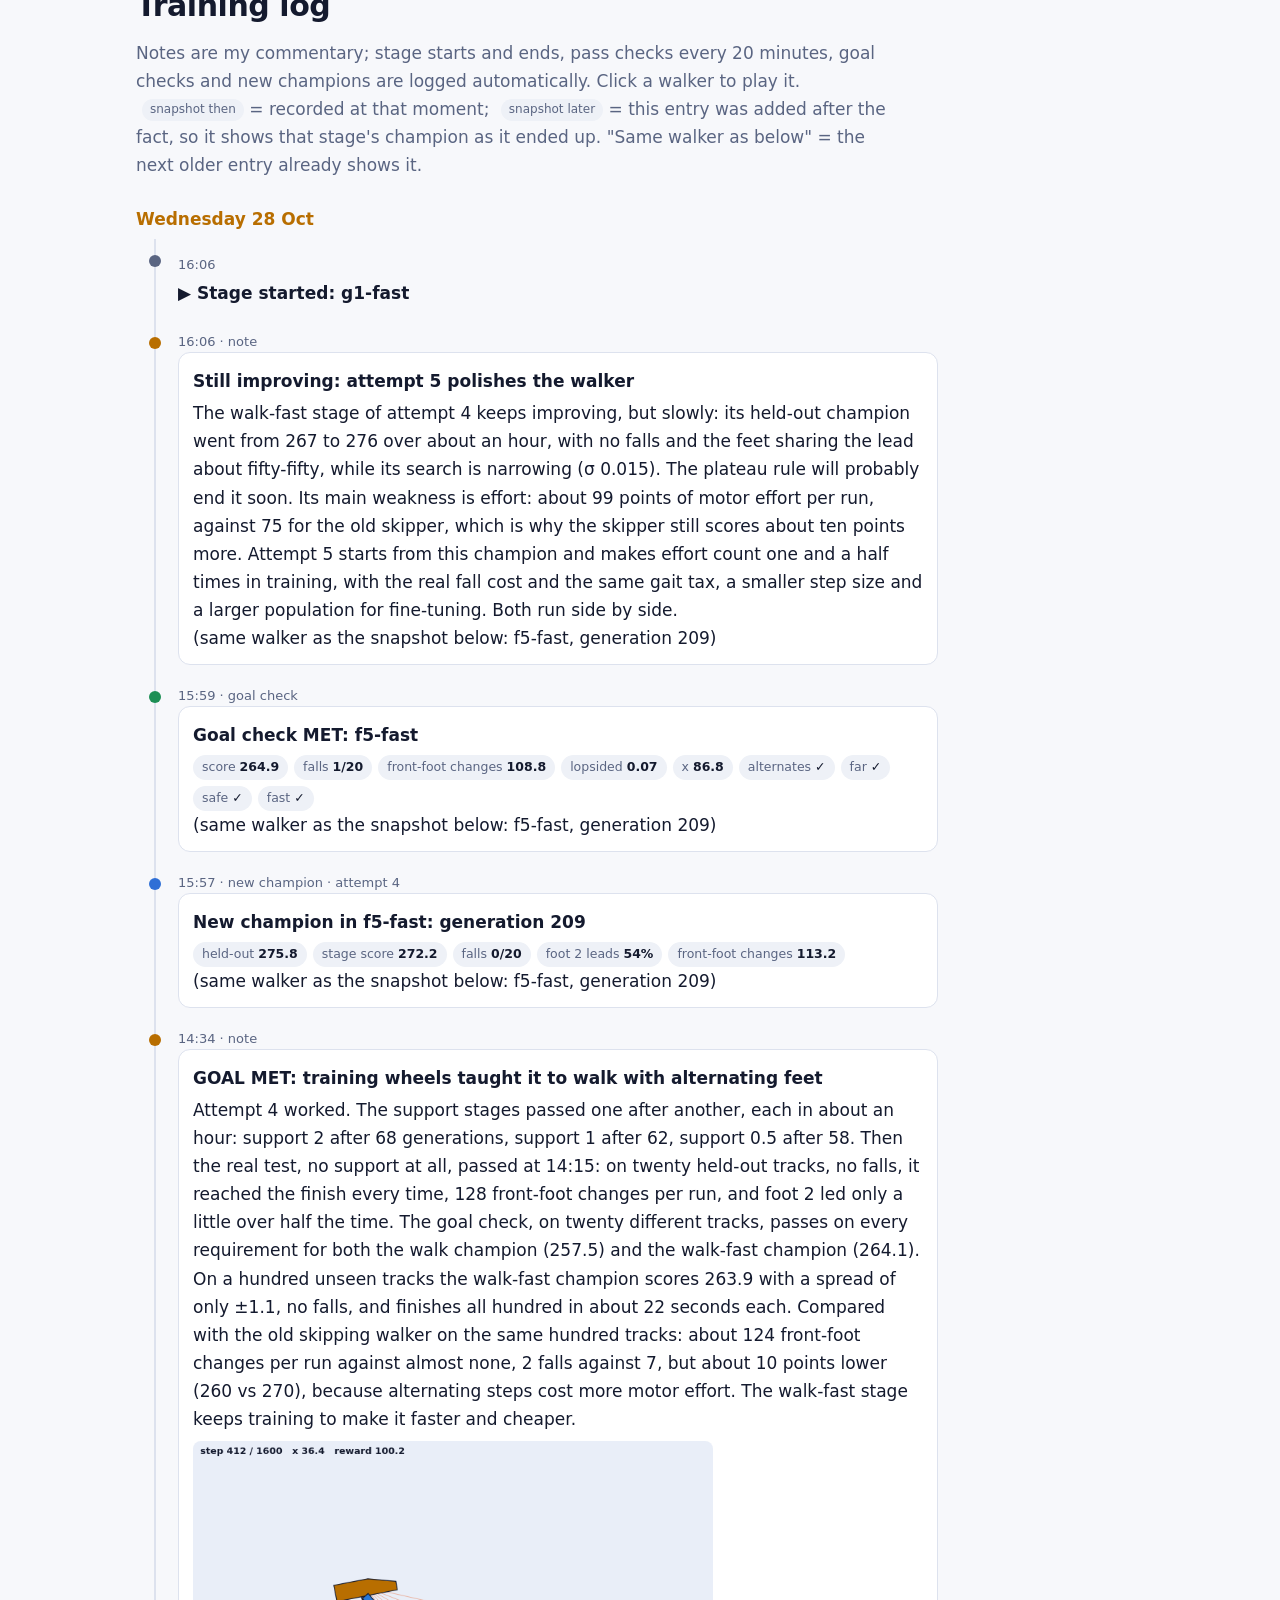
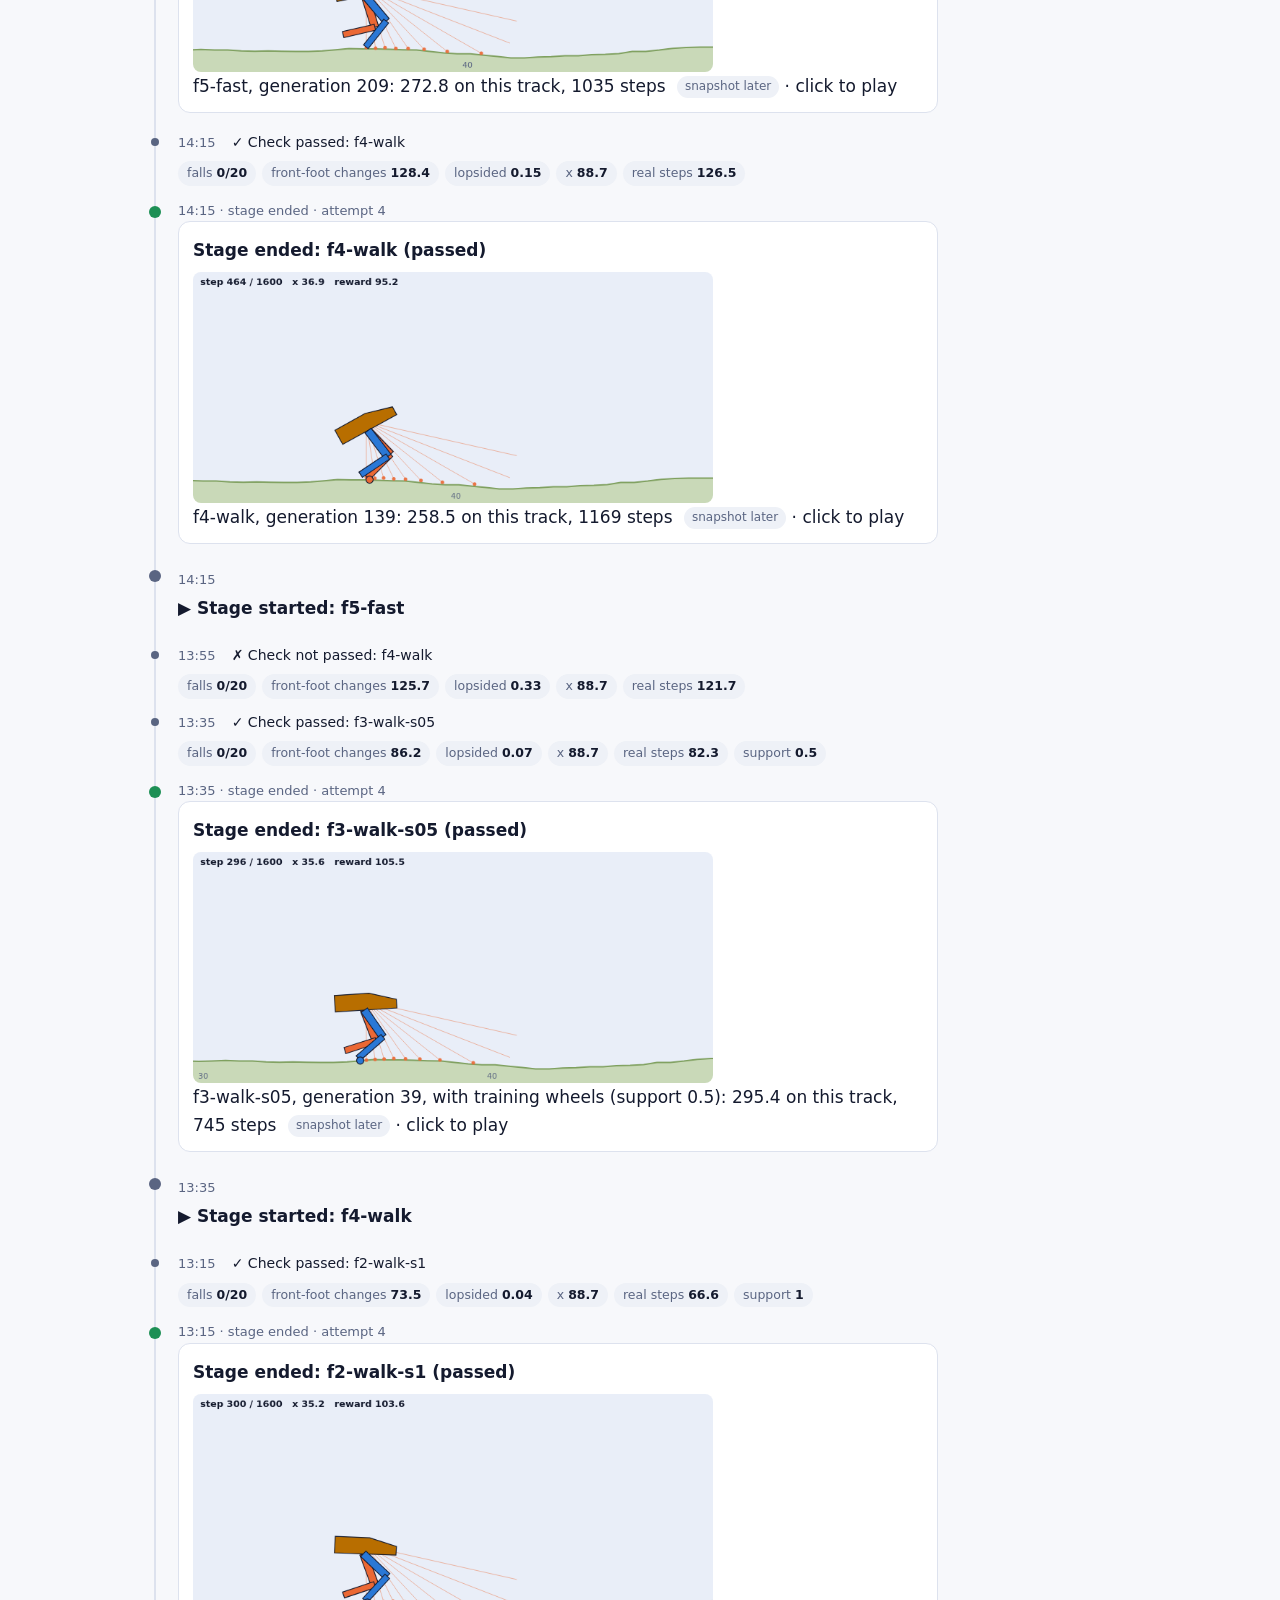
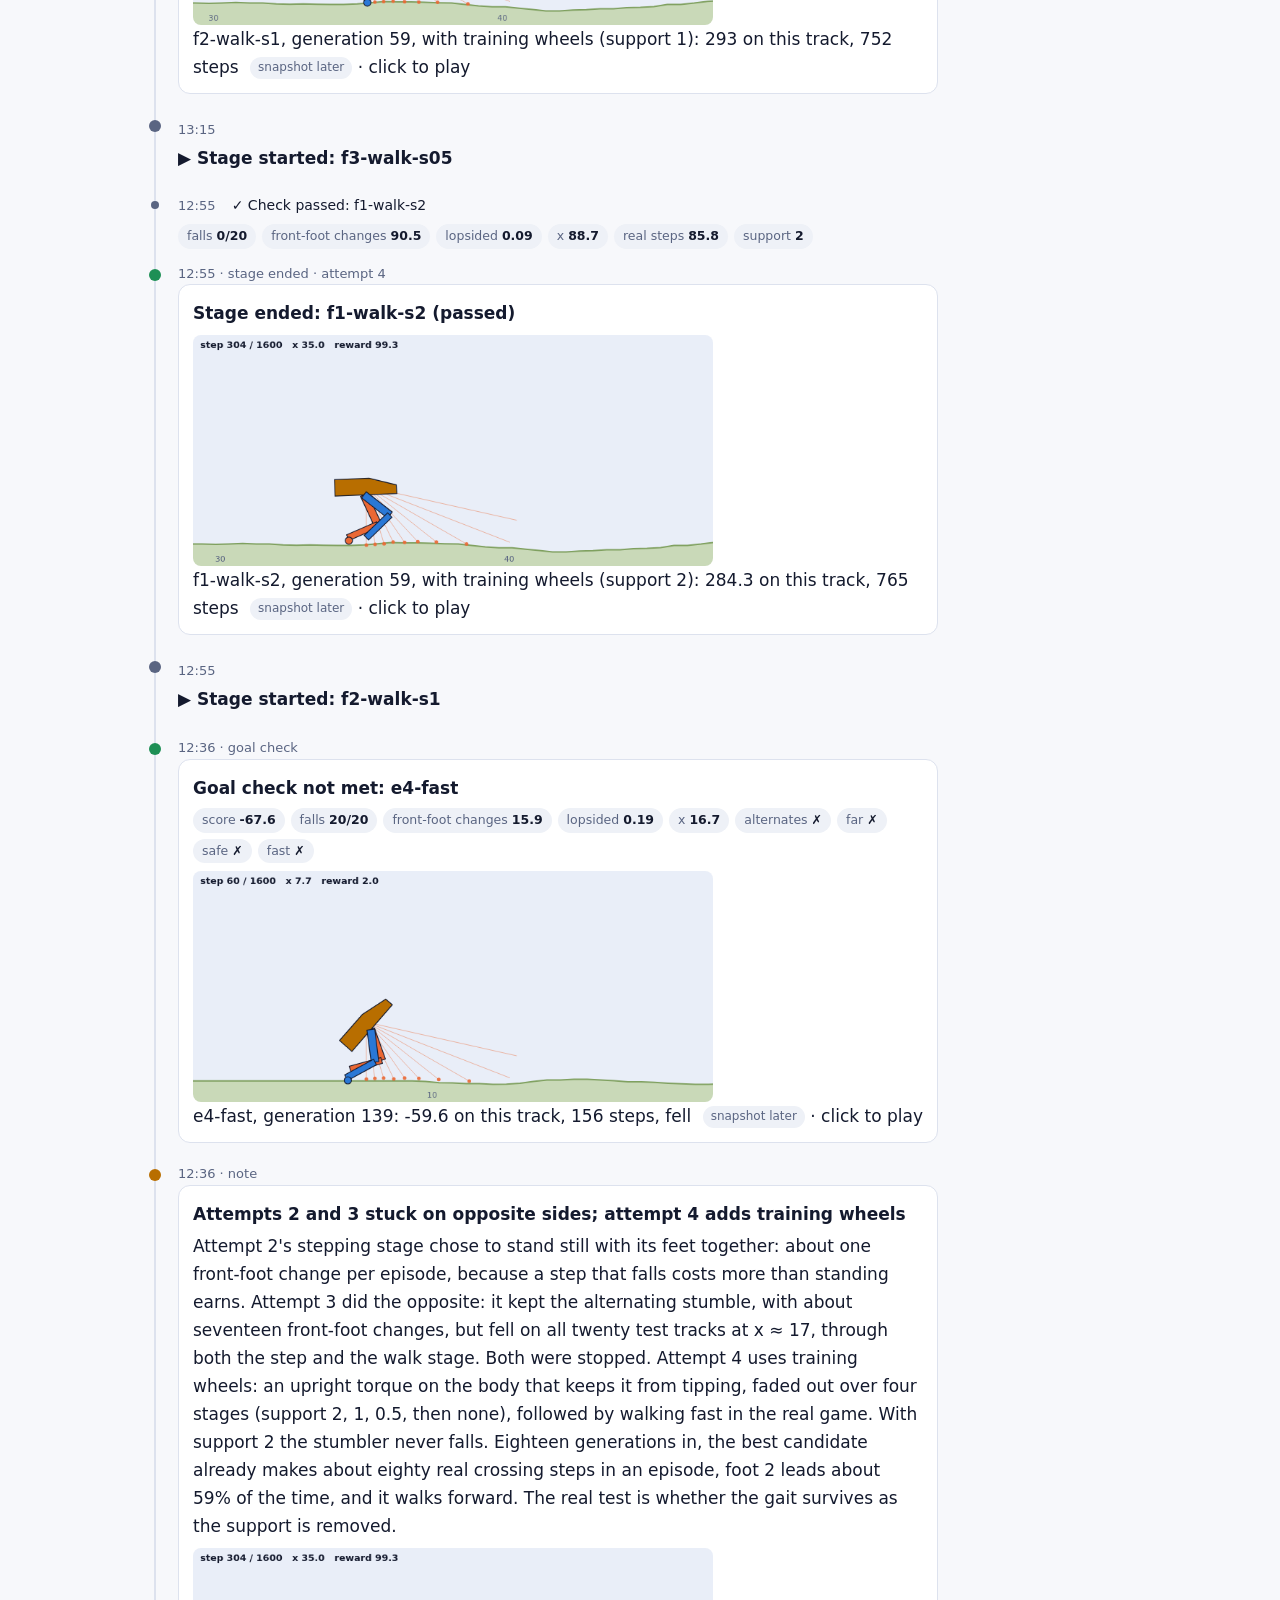
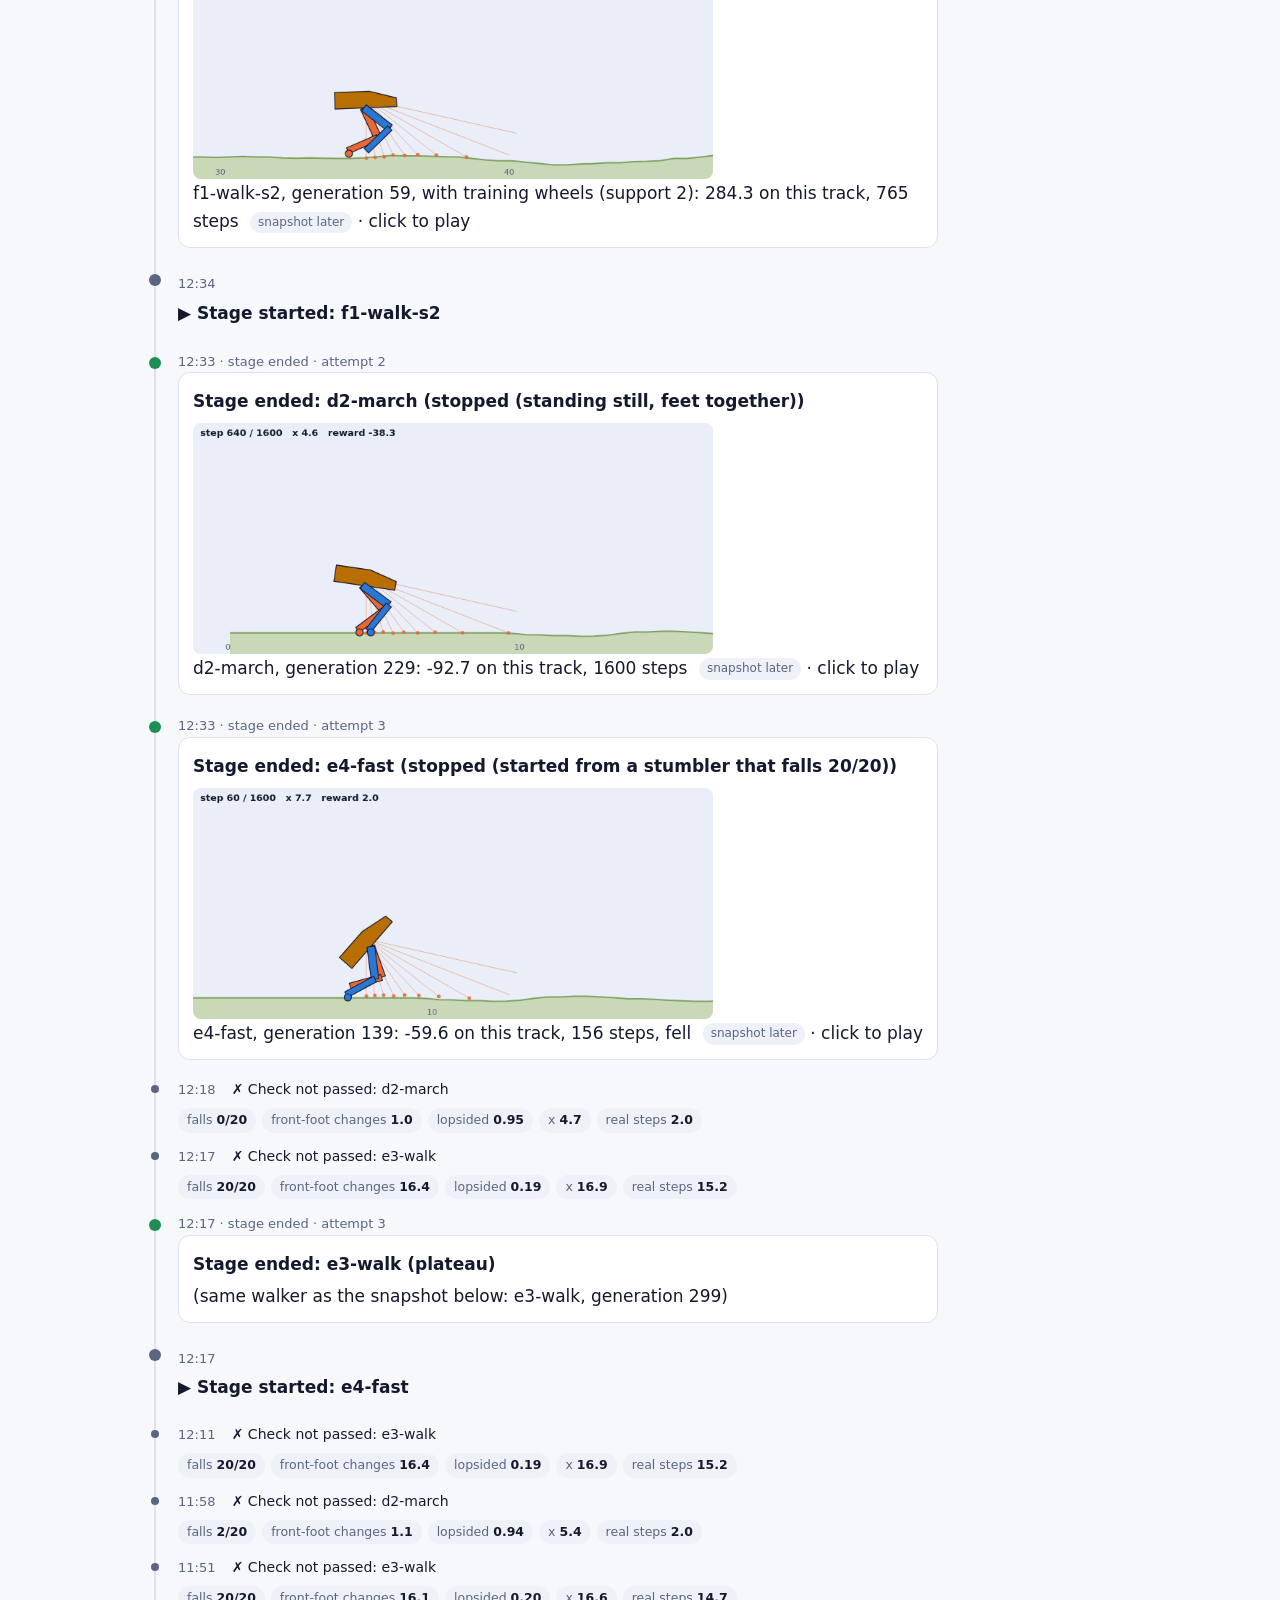
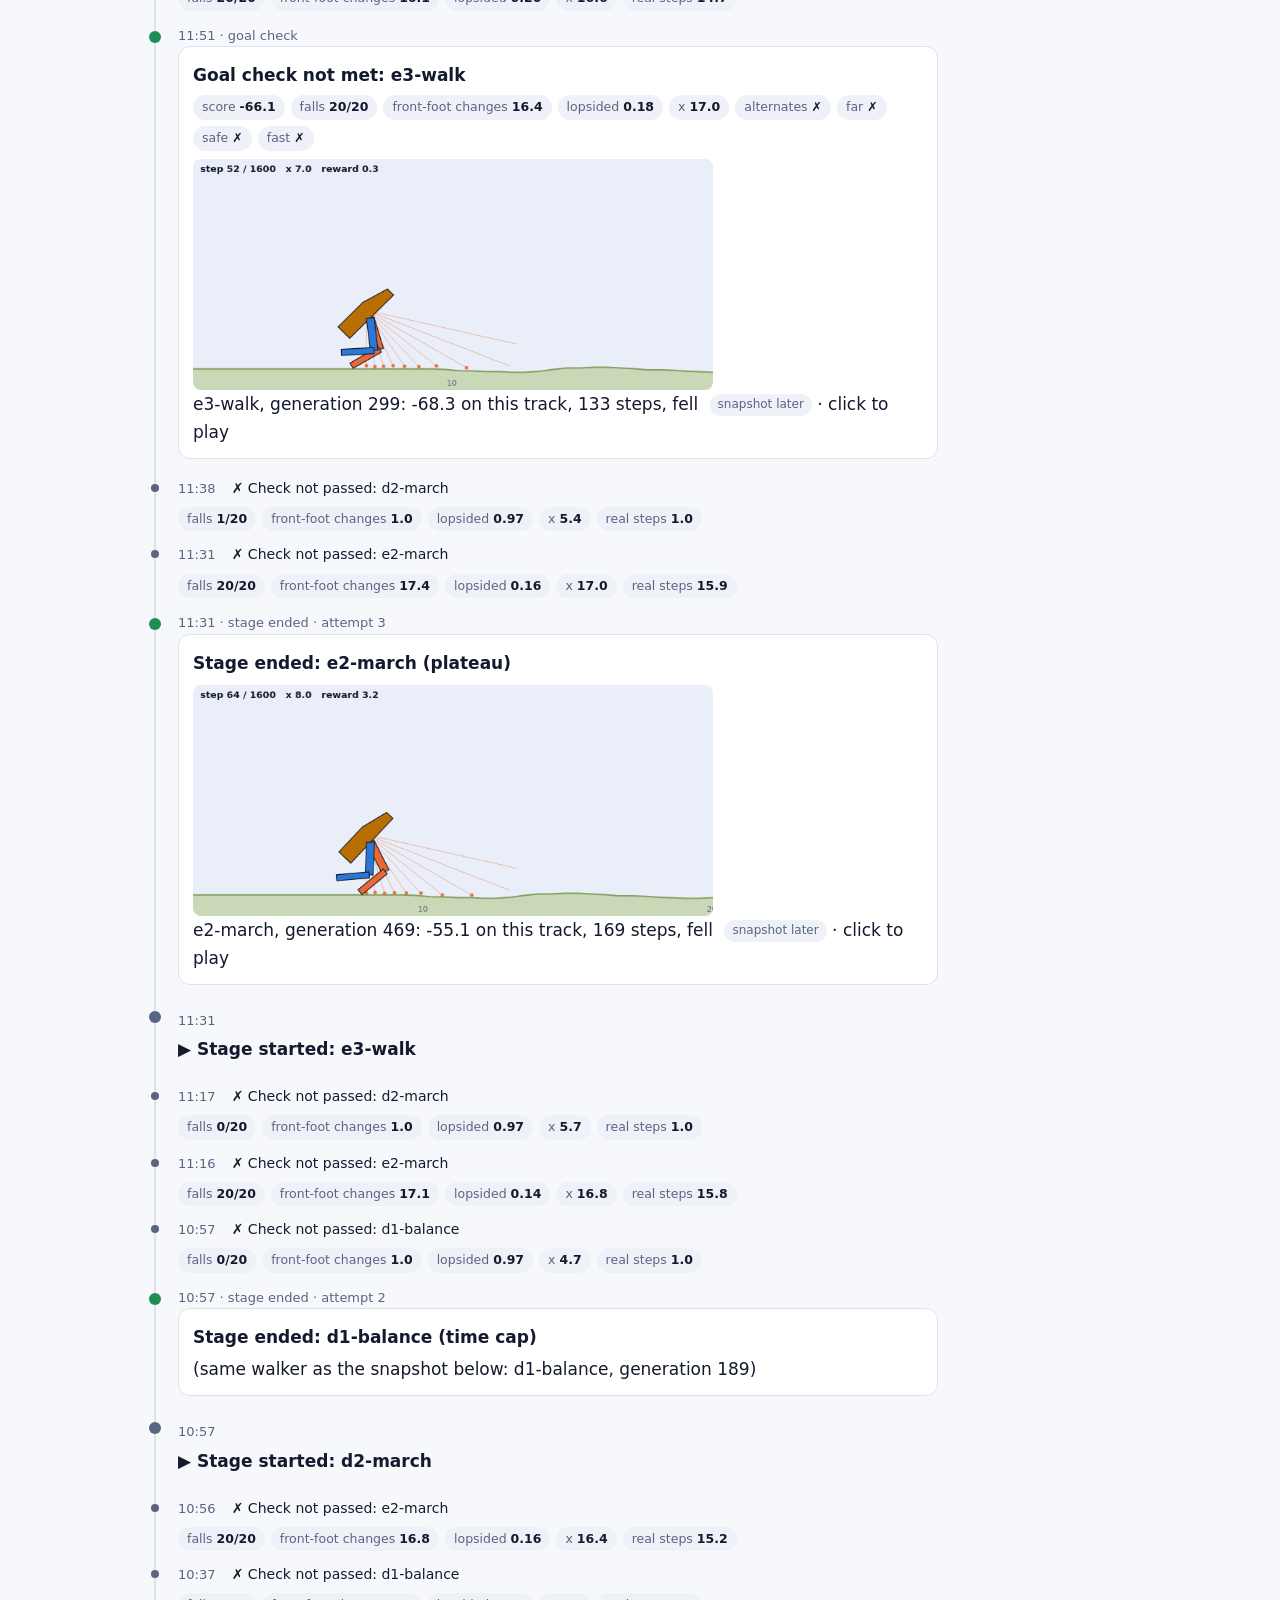
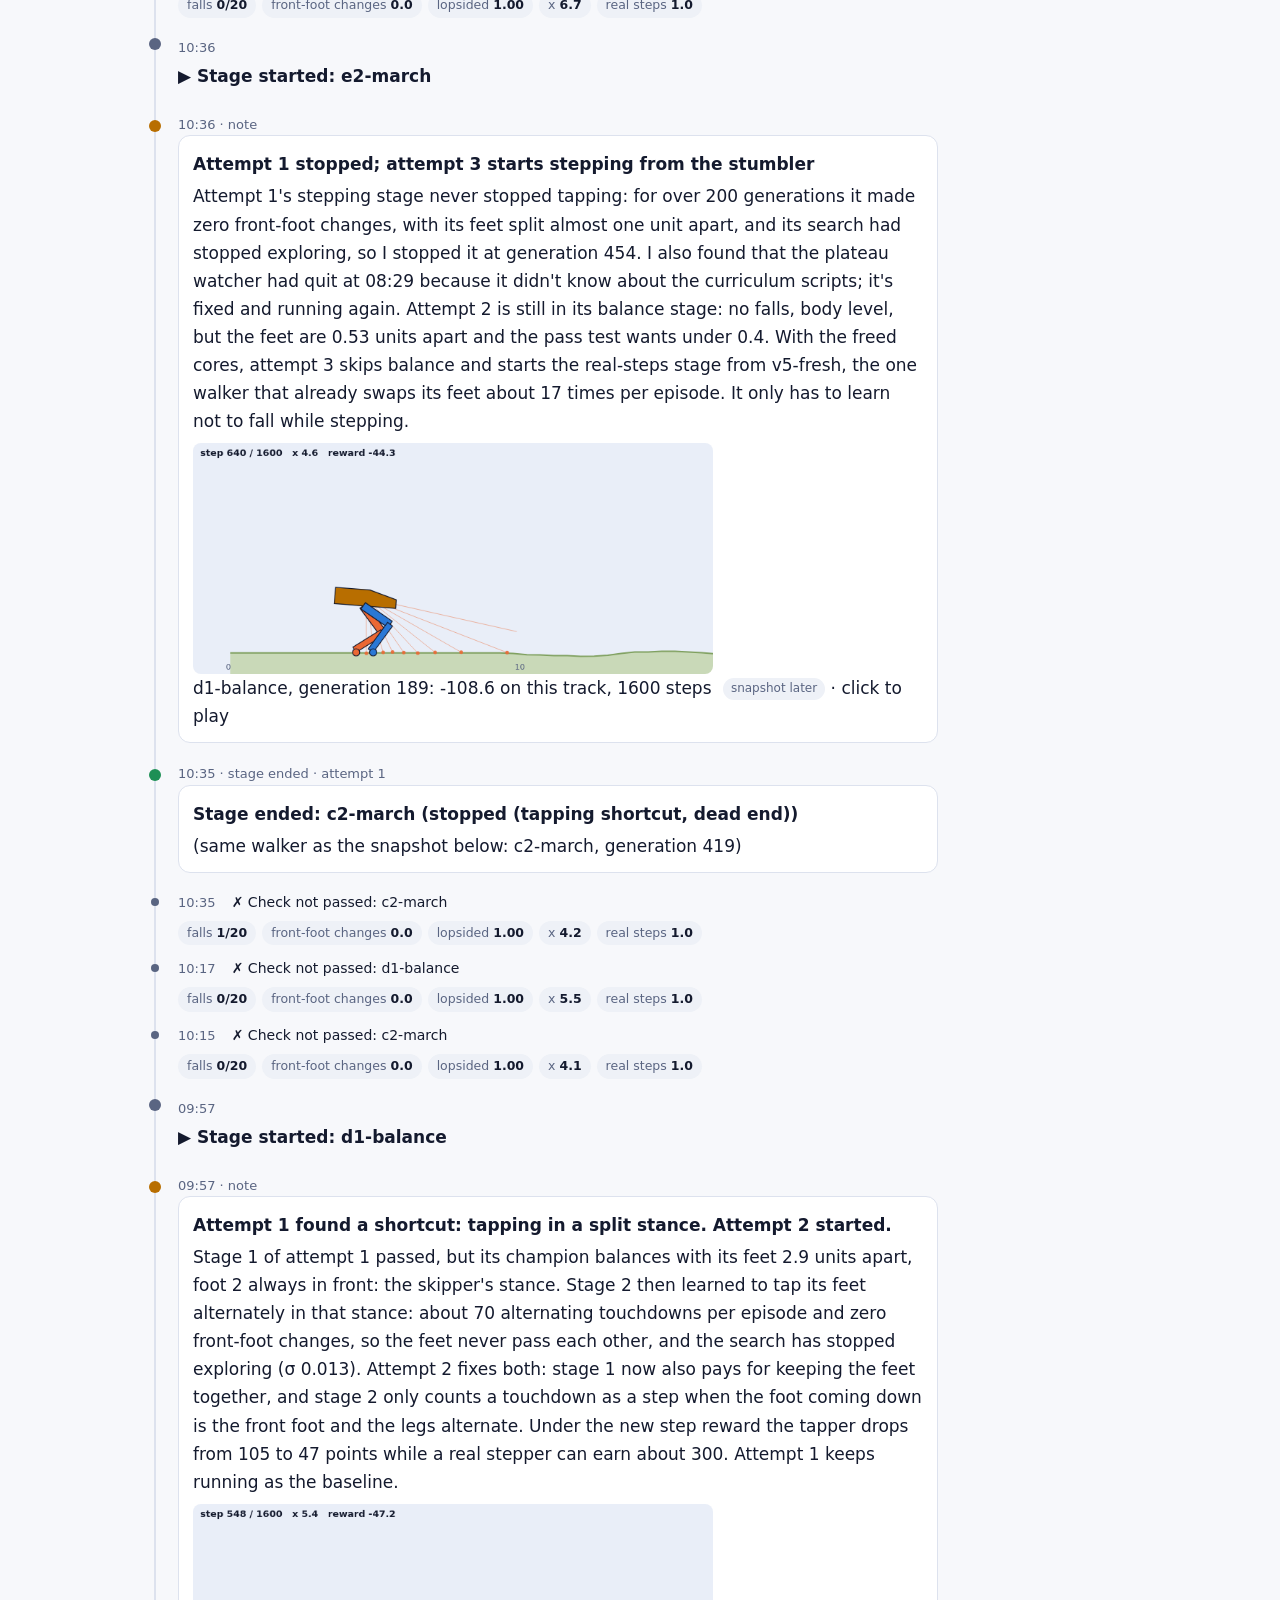
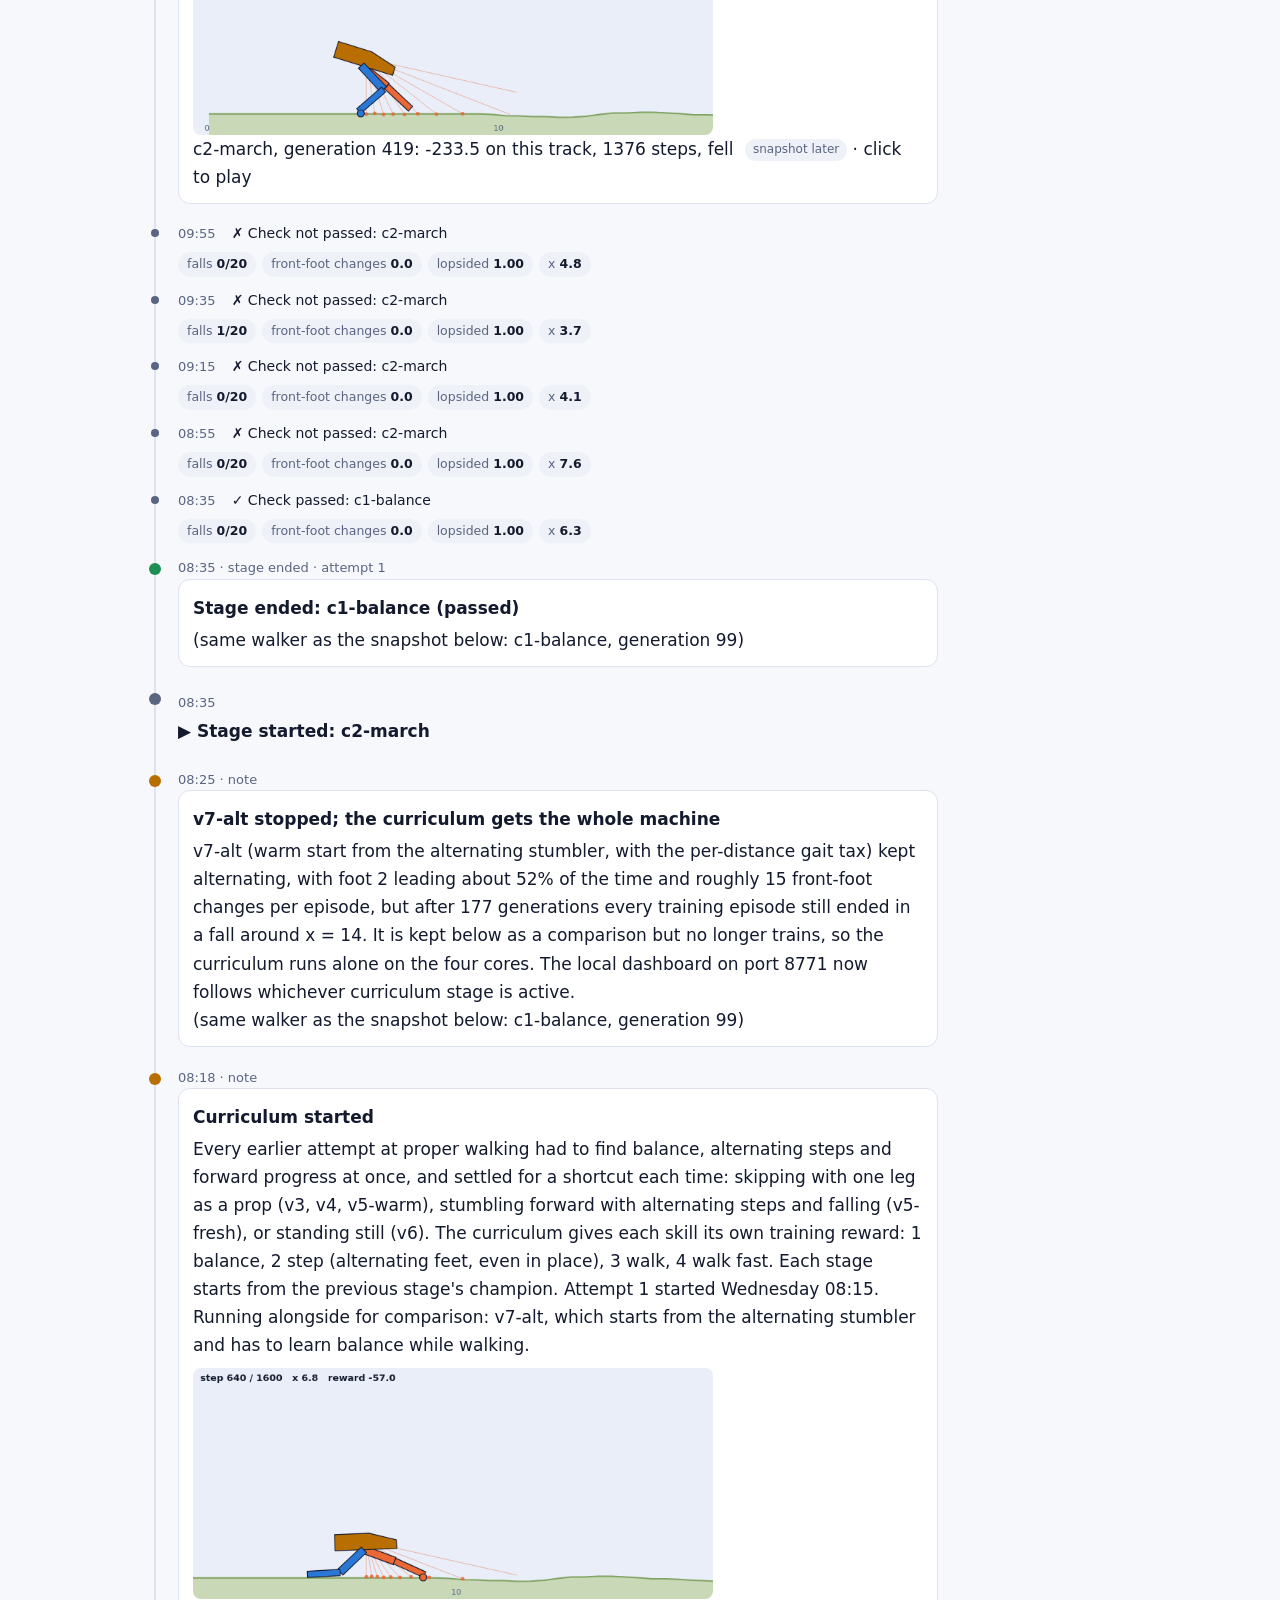
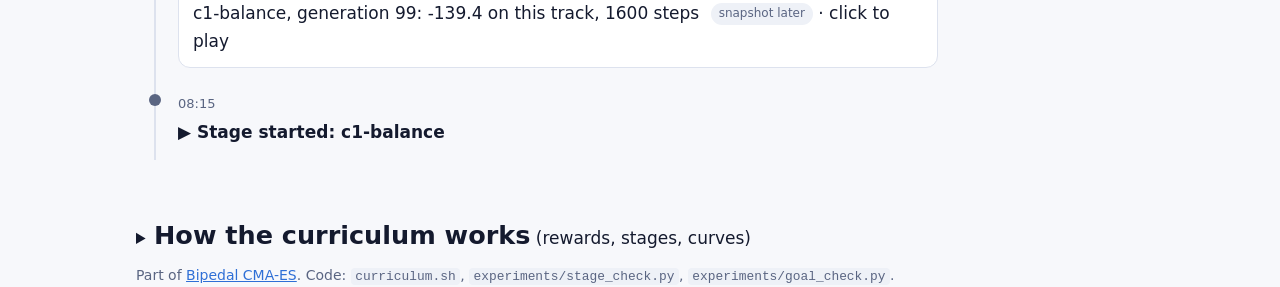
==== commit f28fc6b6: "Curriculum log newest first; attempt 5 (effort weight 1.5, polish from f5-fast); --effort-weight Co-" ====
--- a/docs/curriculum/index.html
+++ b/docs/curriculum/index.html
@@ -52,11 +52,11 @@
 <main class="wrap">
   <div class="hero" style="padding-bottom:0">
     <h1>Curriculum: teaching it to <em>walk properly</em></h1>
-    <p class="lede">A log of the attempt to teach the walker real steps, one foot in front of the other, and fast. Oldest first;
-    every entry with a result has the walker <b>as it was at that moment</b>. New entries appear at the bottom as it learns
+    <p class="lede">A log of the attempt to teach the walker real steps, one foot in front of the other, and fast. <b>Newest first</b>;
+    every entry with a result has the walker <b>as it was at that moment</b>. New entries appear at the top of the log as it learns
     (the site updates every 15 minutes, this page checks every 3).</p>
     <p class="note" id="status"></p>
-    <p><a href="#latest" class="btn" style="text-decoration:none">↓ Jump to the latest</a></p>
+    <p><a href="#log" class="btn" style="text-decoration:none">↓ Jump to the log</a> <a href="#latest" class="btn" style="text-decoration:none">↓ Jump to the beginning</a></p>
   </div>
 
   <section style="padding-top:14px">
@@ -76,7 +76,7 @@
     <h2>Training log</h2>
     <p class="intro">Notes are my commentary; stage starts and ends, pass checks every 20 minutes, goal checks and new champions are logged automatically.
     Click a walker to play it. <span class="tag">snapshot then</span> = recorded at that moment; <span class="tag">snapshot later</span> = this entry was added
-    after the fact, so it shows that stage's champion as it ended up.</p>
+    after the fact, so it shows that stage's champion as it ended up. "Same walker as below" = the next older entry already shows it.</p>
     <div id="log"></div>
     <div id="latest"></div>
   </section>
@@ -256,11 +256,10 @@
       <h3>${e.type === "check" ? (e.passed ? "✓ " : "✗ ") : "▶ "}${e.title}</h3>${e.type === "check" ? metricsChips(e) : ""}</div>`;
   }
   const ri = e.replay_info;
-  const same = ri && lastShot && lastShot === `${ri.run}|${ri.gen}|${ri.support}`;
-  if (ri) lastShot = `${ri.run}|${ri.gen}|${ri.support}`;
+  const same = ri && lastShot === `${ri.run}|${ri.gen}|${ri.support}`;
   return head + `<div class="ev t-${e.type}" id="ev-${e.id}"><div class="when">${time} · ${{ note: "note", stage_end: "stage ended", goal: "goal check", champion: "new champion" }[e.type] || e.type}${e.attempt ? " · attempt " + ("cdefghijk".indexOf(e.attempt) + 1) : ""}</div>
     <div class="card"><h3>${e.title}</h3>${e.text ? `<div>${e.text}</div>` : ""}${metricsChips(e)}
-    ${e.replay && same ? `<div class="readout">(same walker as the snapshot above: ${ri.run}, generation ${ri.gen})</div>` : ""}
+    ${e.replay && same ? `<div class="readout">(same walker as the snapshot below: ${ri.run}, generation ${ri.gen})</div>` : ""}
     ${e.replay && !same ? `<canvas data-replay="${e.replay}" data-id="${e.id}"></canvas>
       <div class="readout">${ri.run}, generation ${ri.gen}${ri.support ? `, with training wheels (support ${ri.support})` : ""}: ${ri.reward} on this track, ${ri.steps} steps${ri.fell ? ", fell" : ""}
       <span class="tag">snapshot ${e.replay_when === "now" ? "then" : "later"}</span> · click to play</div>` : ""}</div></div>`;
@@ -277,11 +276,23 @@
   const el = document.getElementById("log");
   const fresh = L.events.filter(e => !shown.has(e.id));
   if (!fresh.length) return;
-  const nearBottom = window.innerHeight + window.scrollY > document.body.scrollHeight - 400;
-  el.insertAdjacentHTML("beforeend", fresh.map(evHTML).join(""));
+  // "same walker as below": decide in chronological order, then render newest first
+  lastShot = null;
+  const flags = {};
+  for (const e of L.events) { const ri = e.replay_info; if (!ri) continue; const k = `${ri.run}|${ri.gen}|${ri.support}`; flags[e.id] = k === lastShot; lastShot = k; }
+  const desc = fresh.slice().sort((p, q) => q.iso.localeCompare(p.iso));
+  lastDay = append ? null : null;
+  let html = "";
+  for (const e of desc) { lastShot = flags[e.id] ? (e.replay_info && `${e.replay_info.run}|${e.replay_info.gen}|${e.replay_info.support}`) : "__none__"; html += evHTML(e); }
+  if (append && el.firstElementChild) {
+    // merge into today's group if the newest existing day header is the same day
+    const tmp = document.createElement("div"); tmp.innerHTML = html;
+    const firstHead = el.querySelector(".dayhead"), newHead = tmp.querySelector(".dayhead");
+    if (firstHead && newHead && firstHead.textContent === newHead.textContent) { newHead.remove(); firstHead.after(...tmp.childNodes); }
+    else el.prepend(...tmp.childNodes);
+  } else el.insertAdjacentHTML("beforeend", html);
   fresh.forEach(e => shown.add(e.id));
   el.querySelectorAll("canvas[data-replay]").forEach(cv => { if (!cv._obs) { cv._obs = 1; io.observe(cv); } });
-  if (append && nearBottom) document.getElementById("latest").scrollIntoView({ behavior: "smooth" });
 }
 const nowRp = new WalkerReplay(document.getElementById("now-world"));
 async function renderNow() {
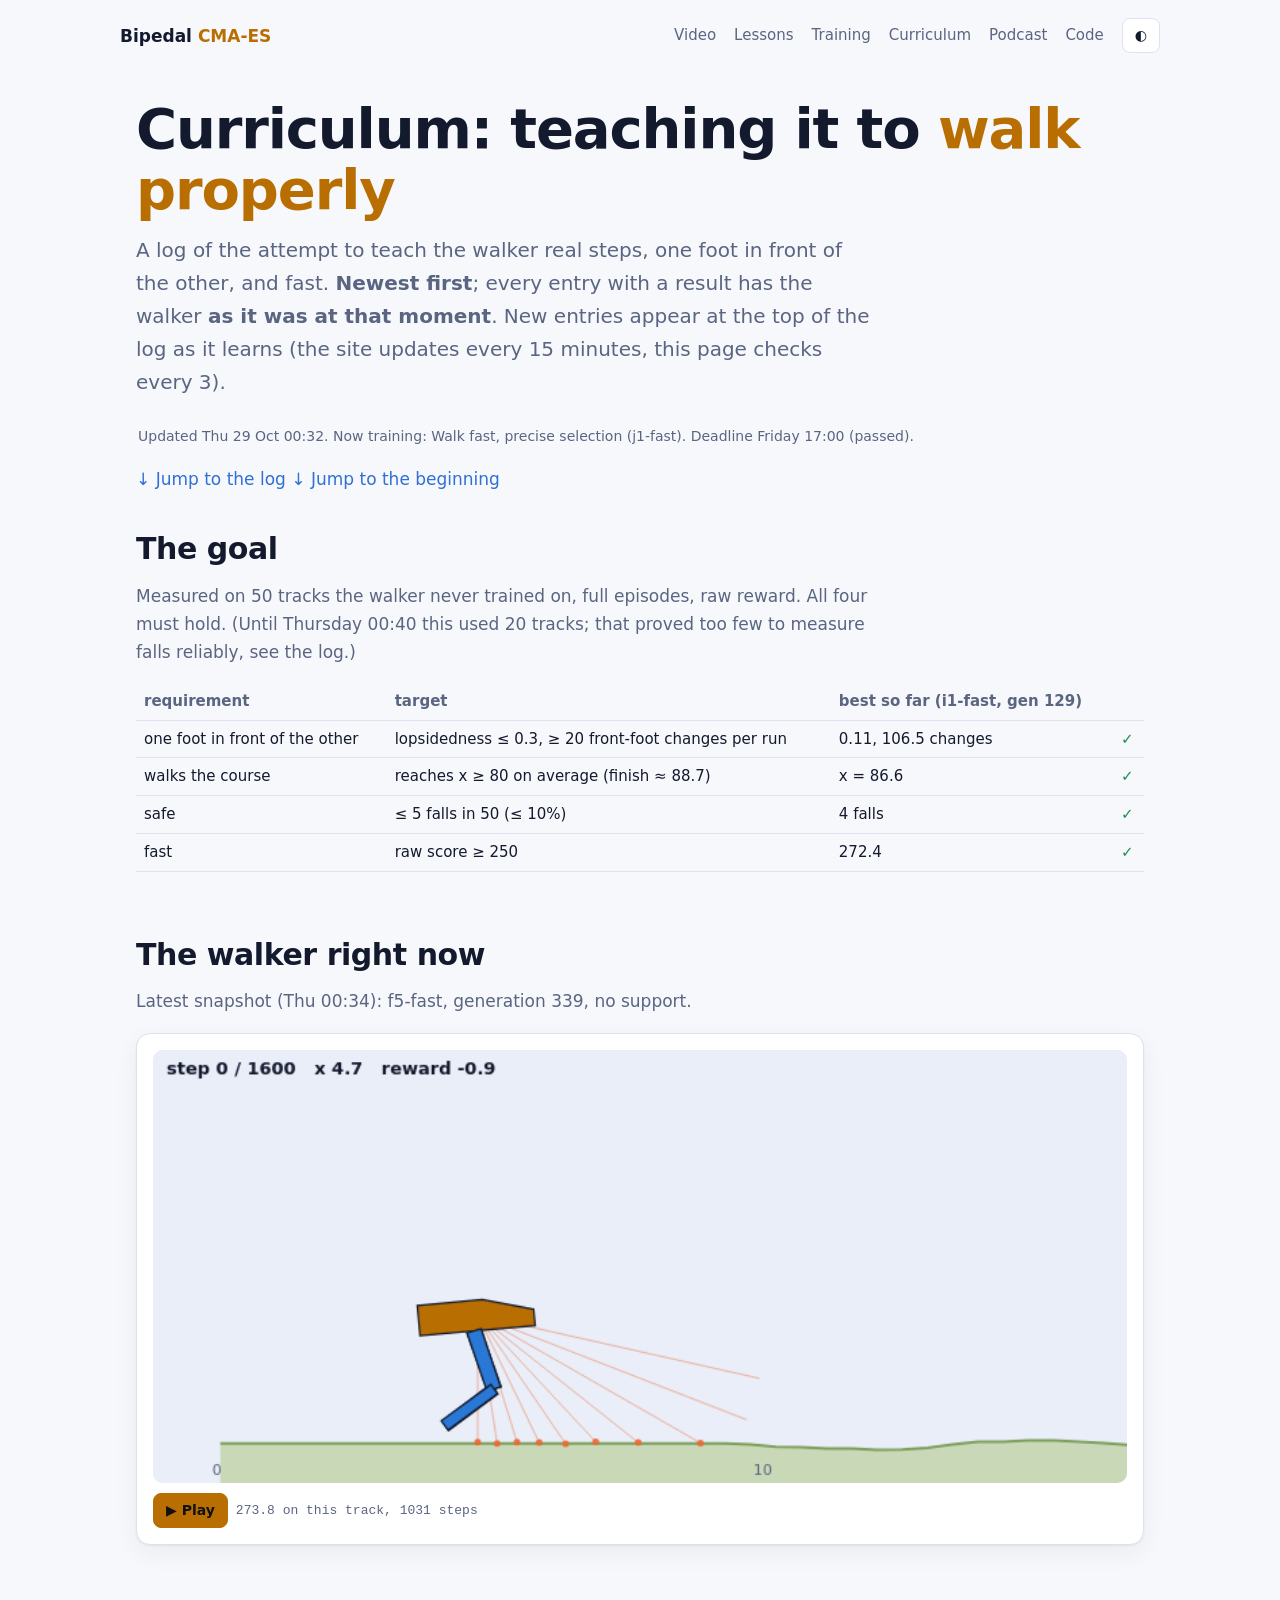
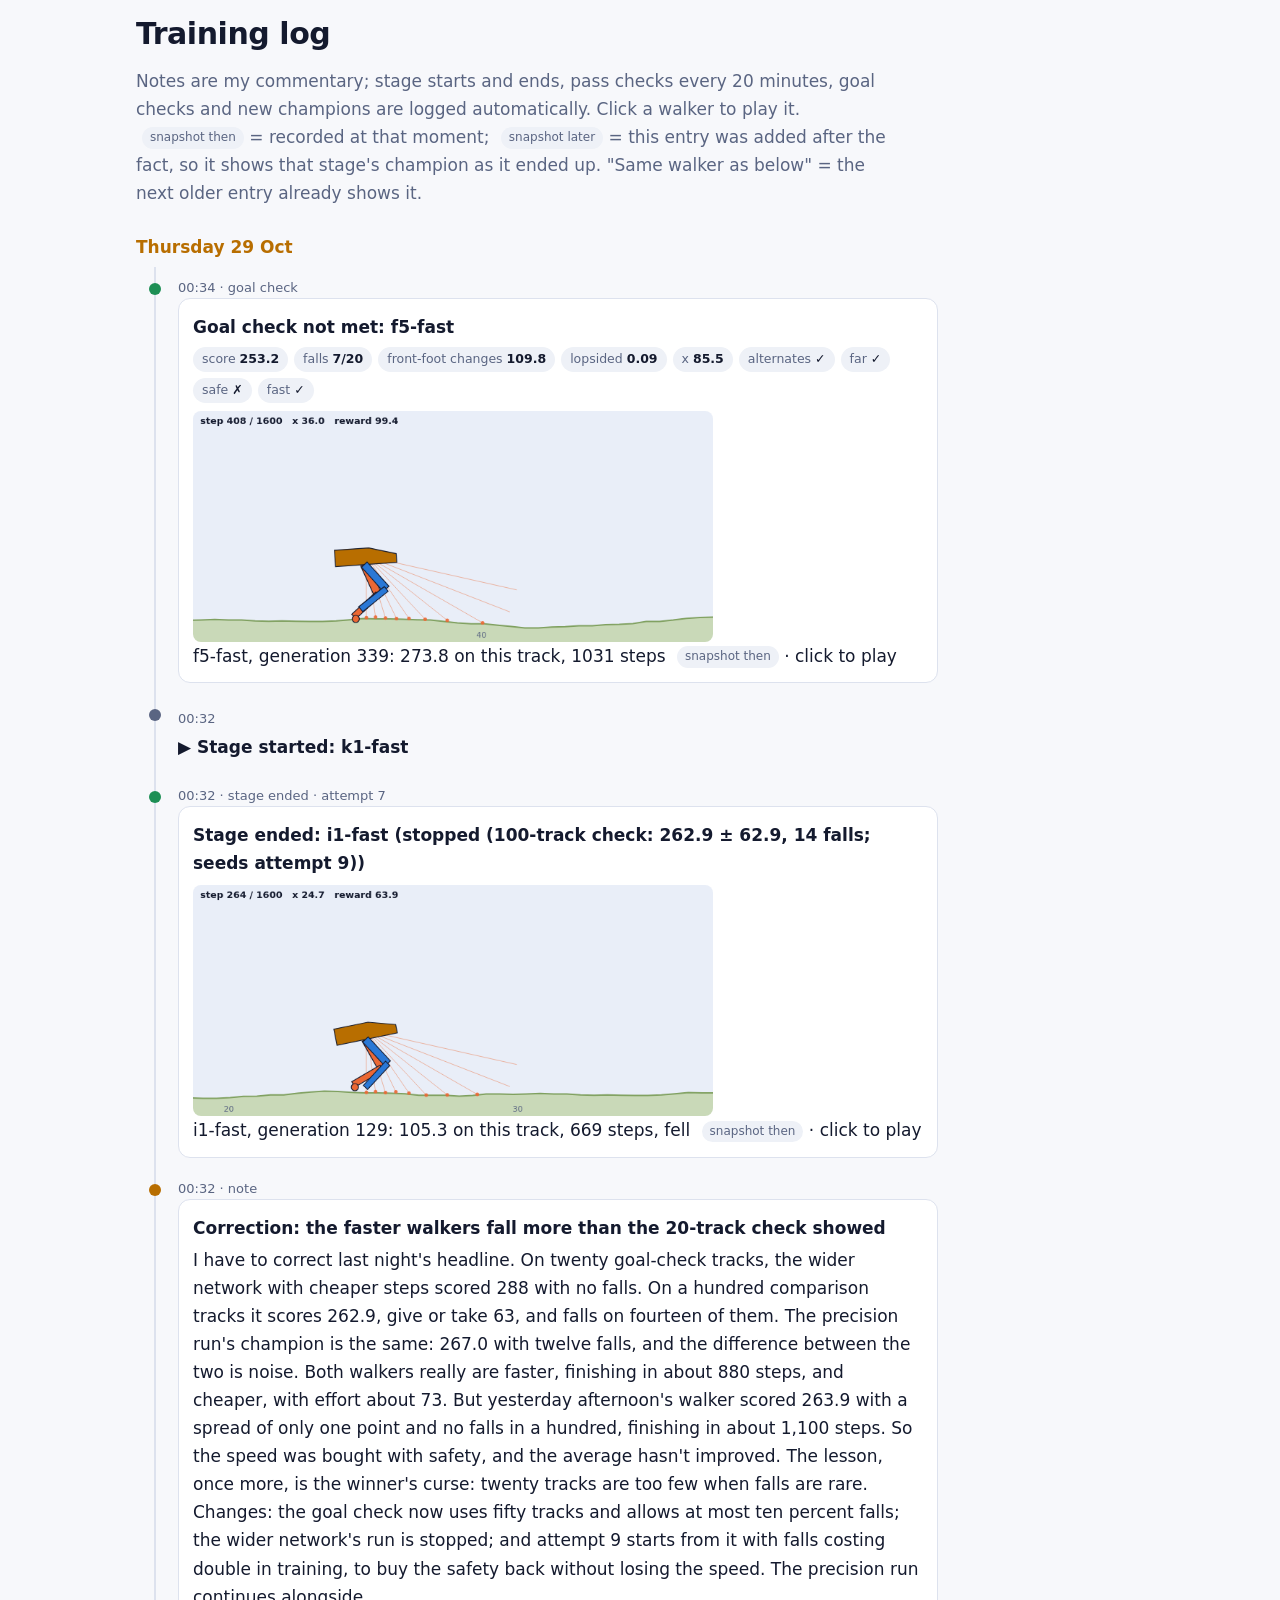
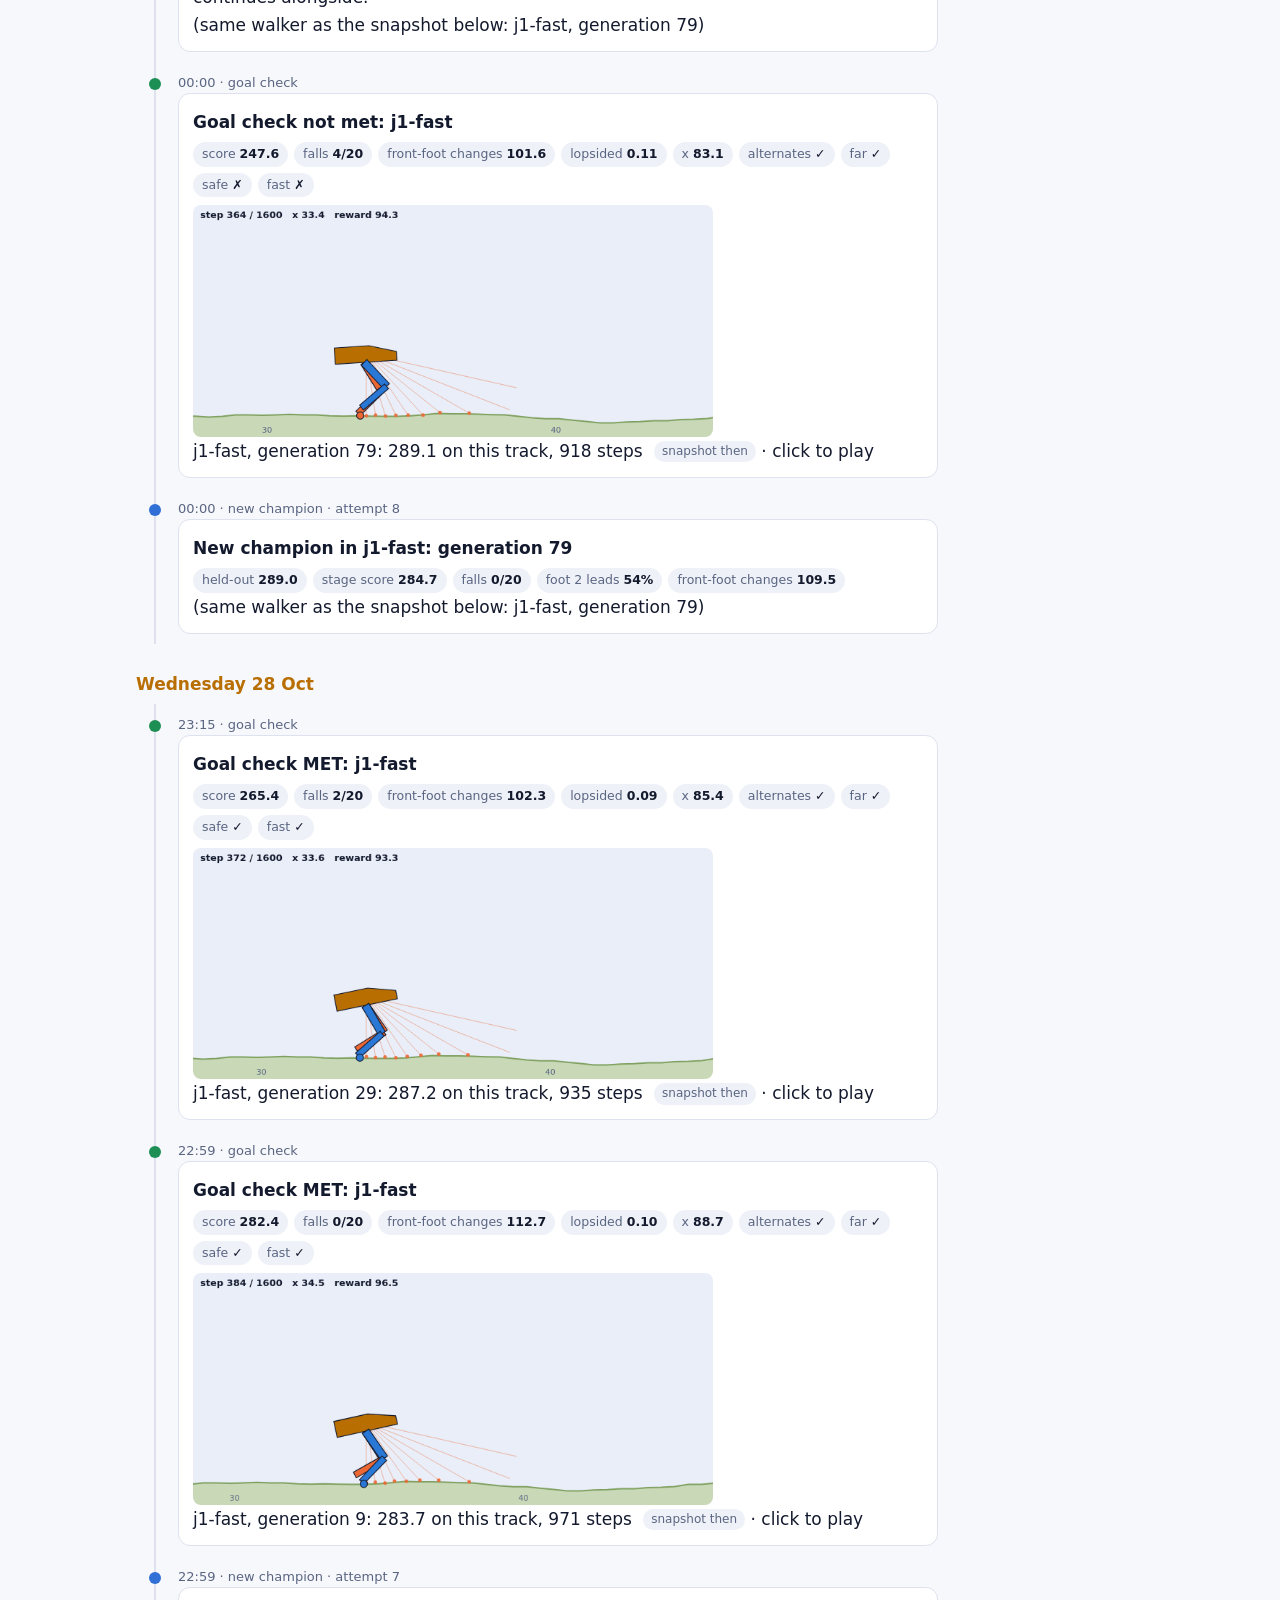
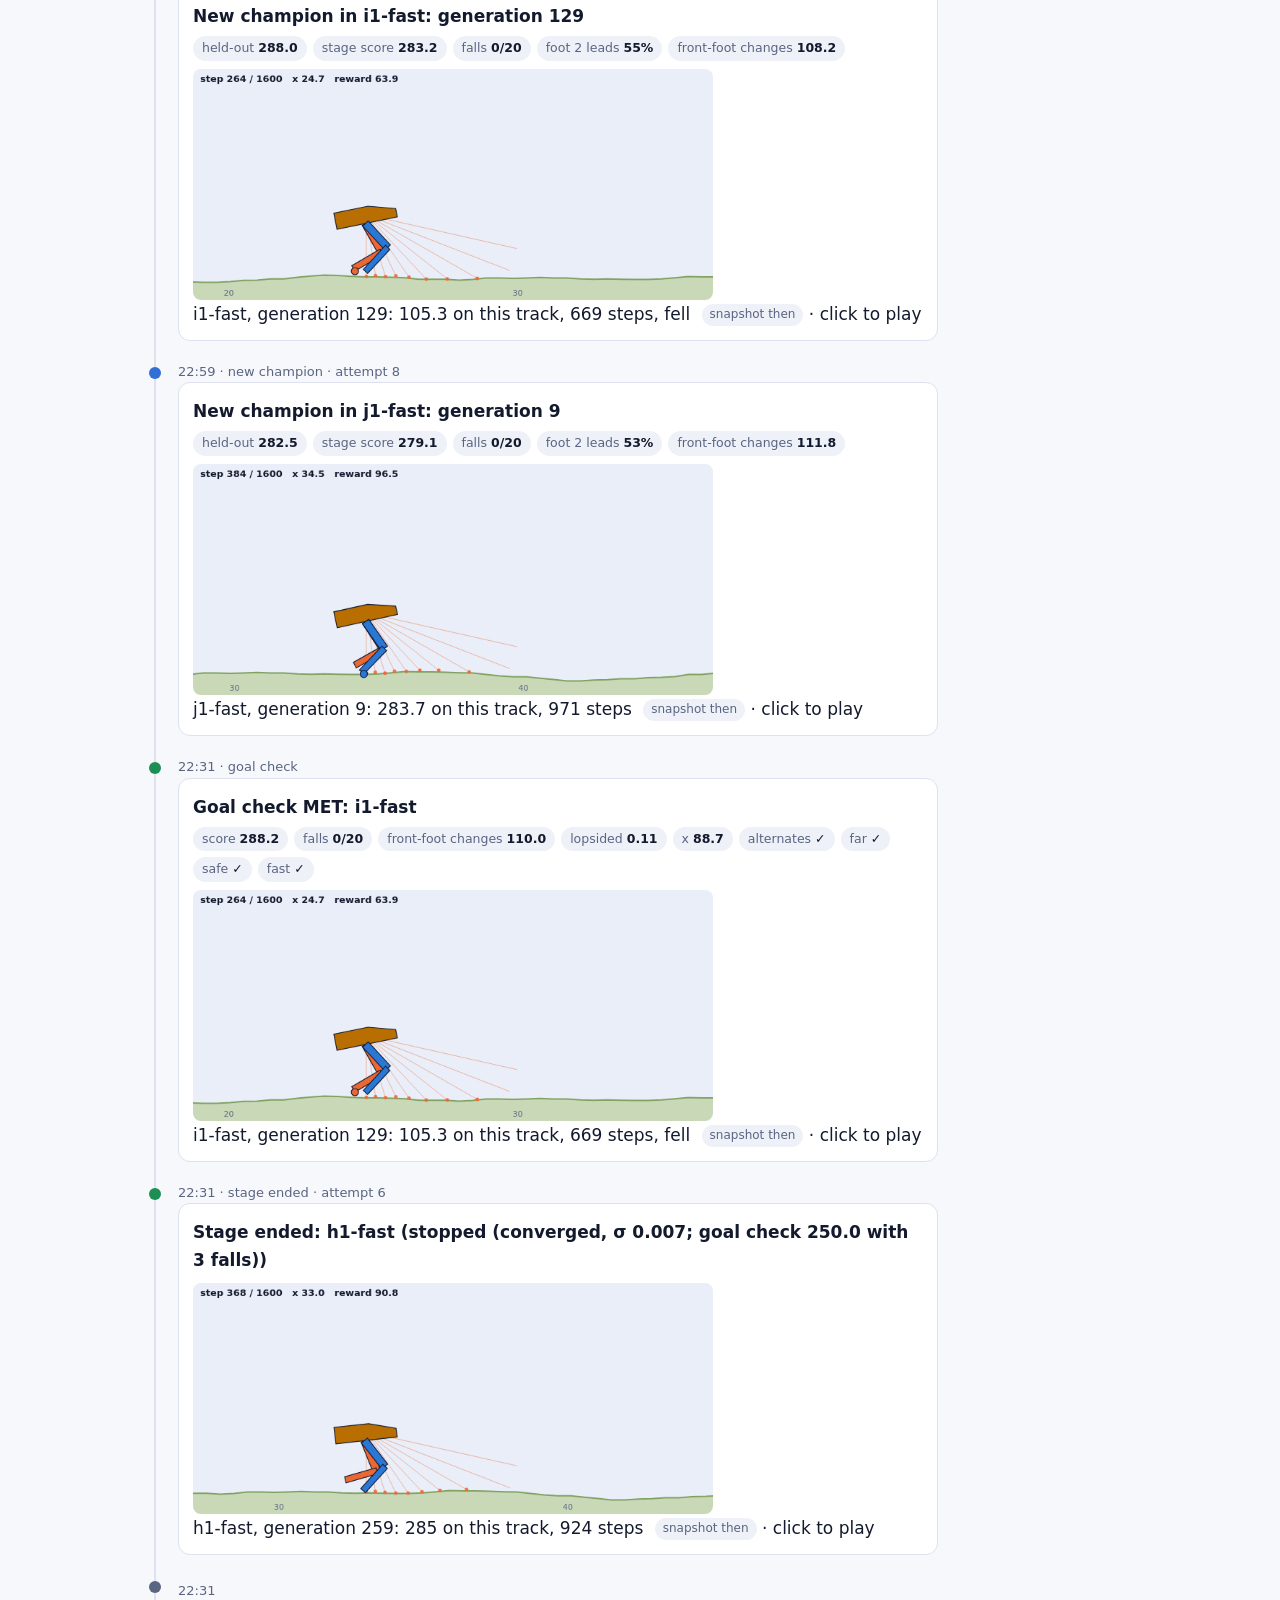
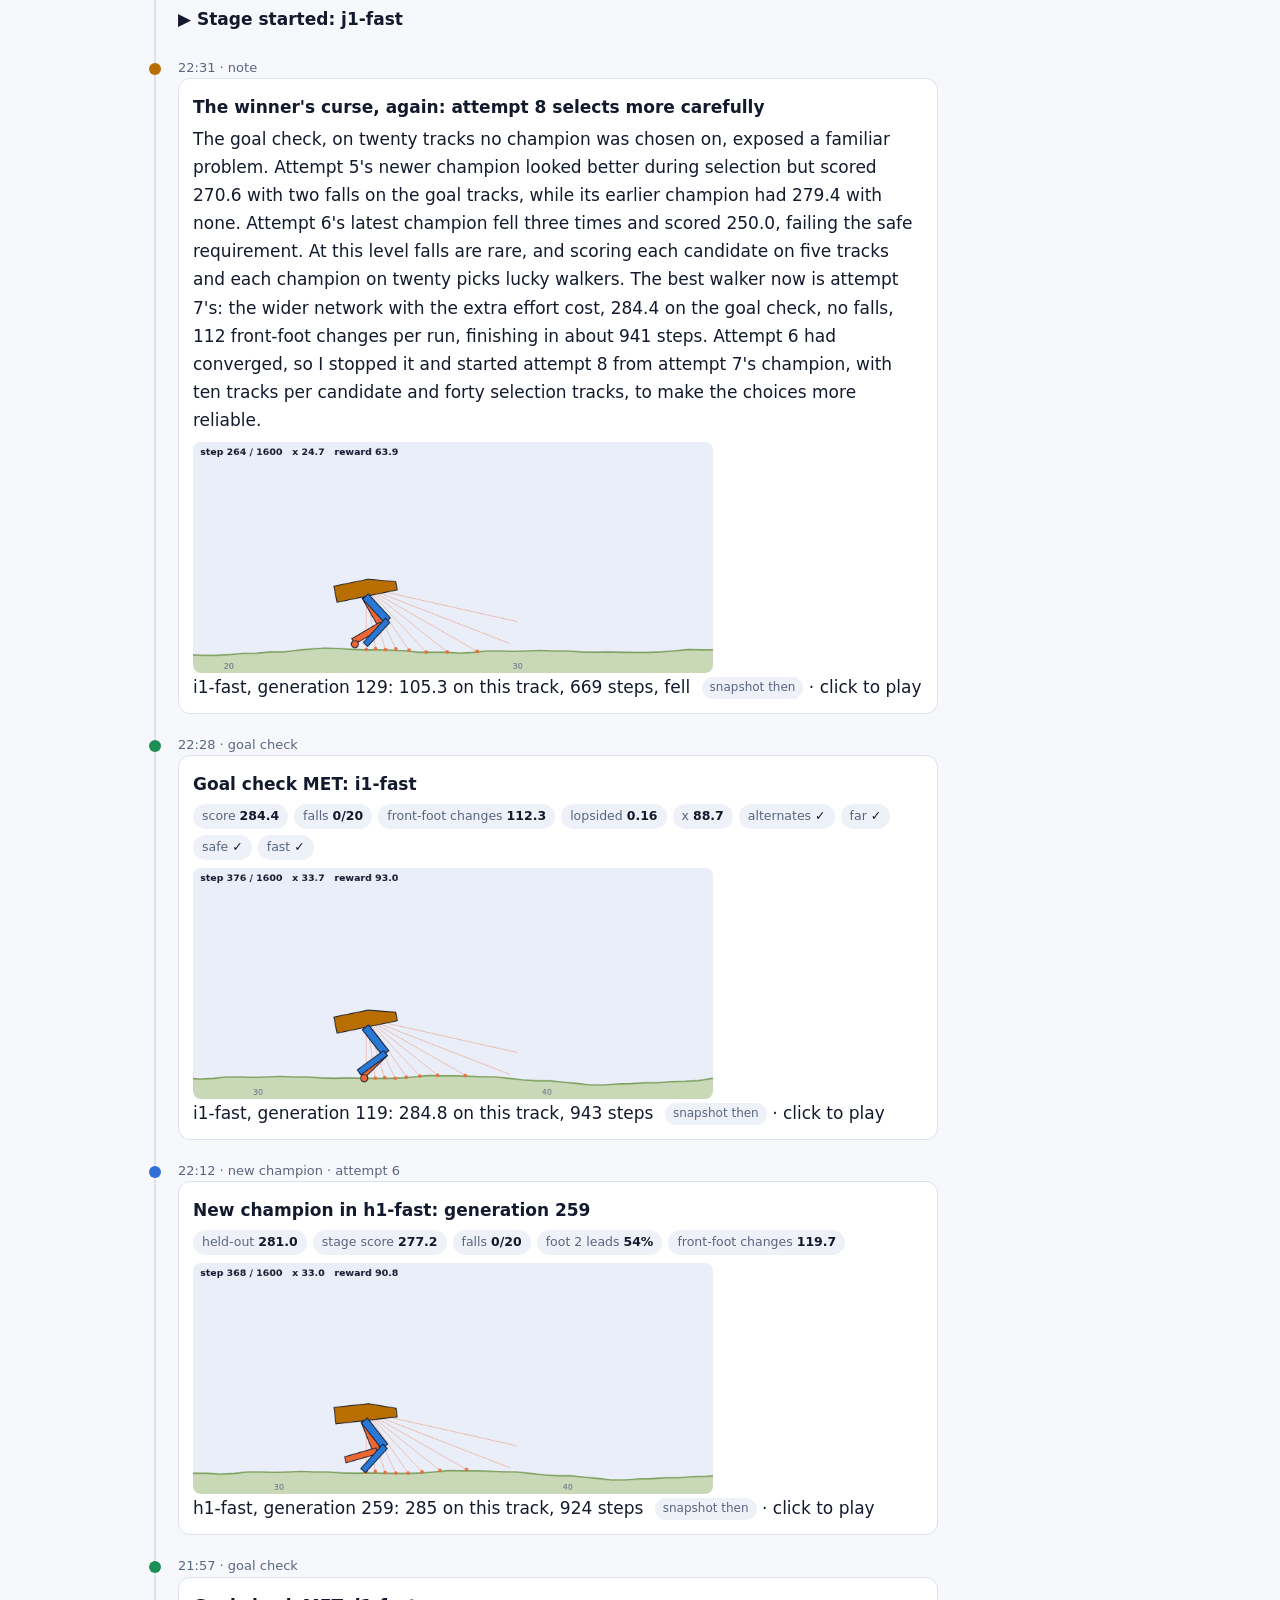
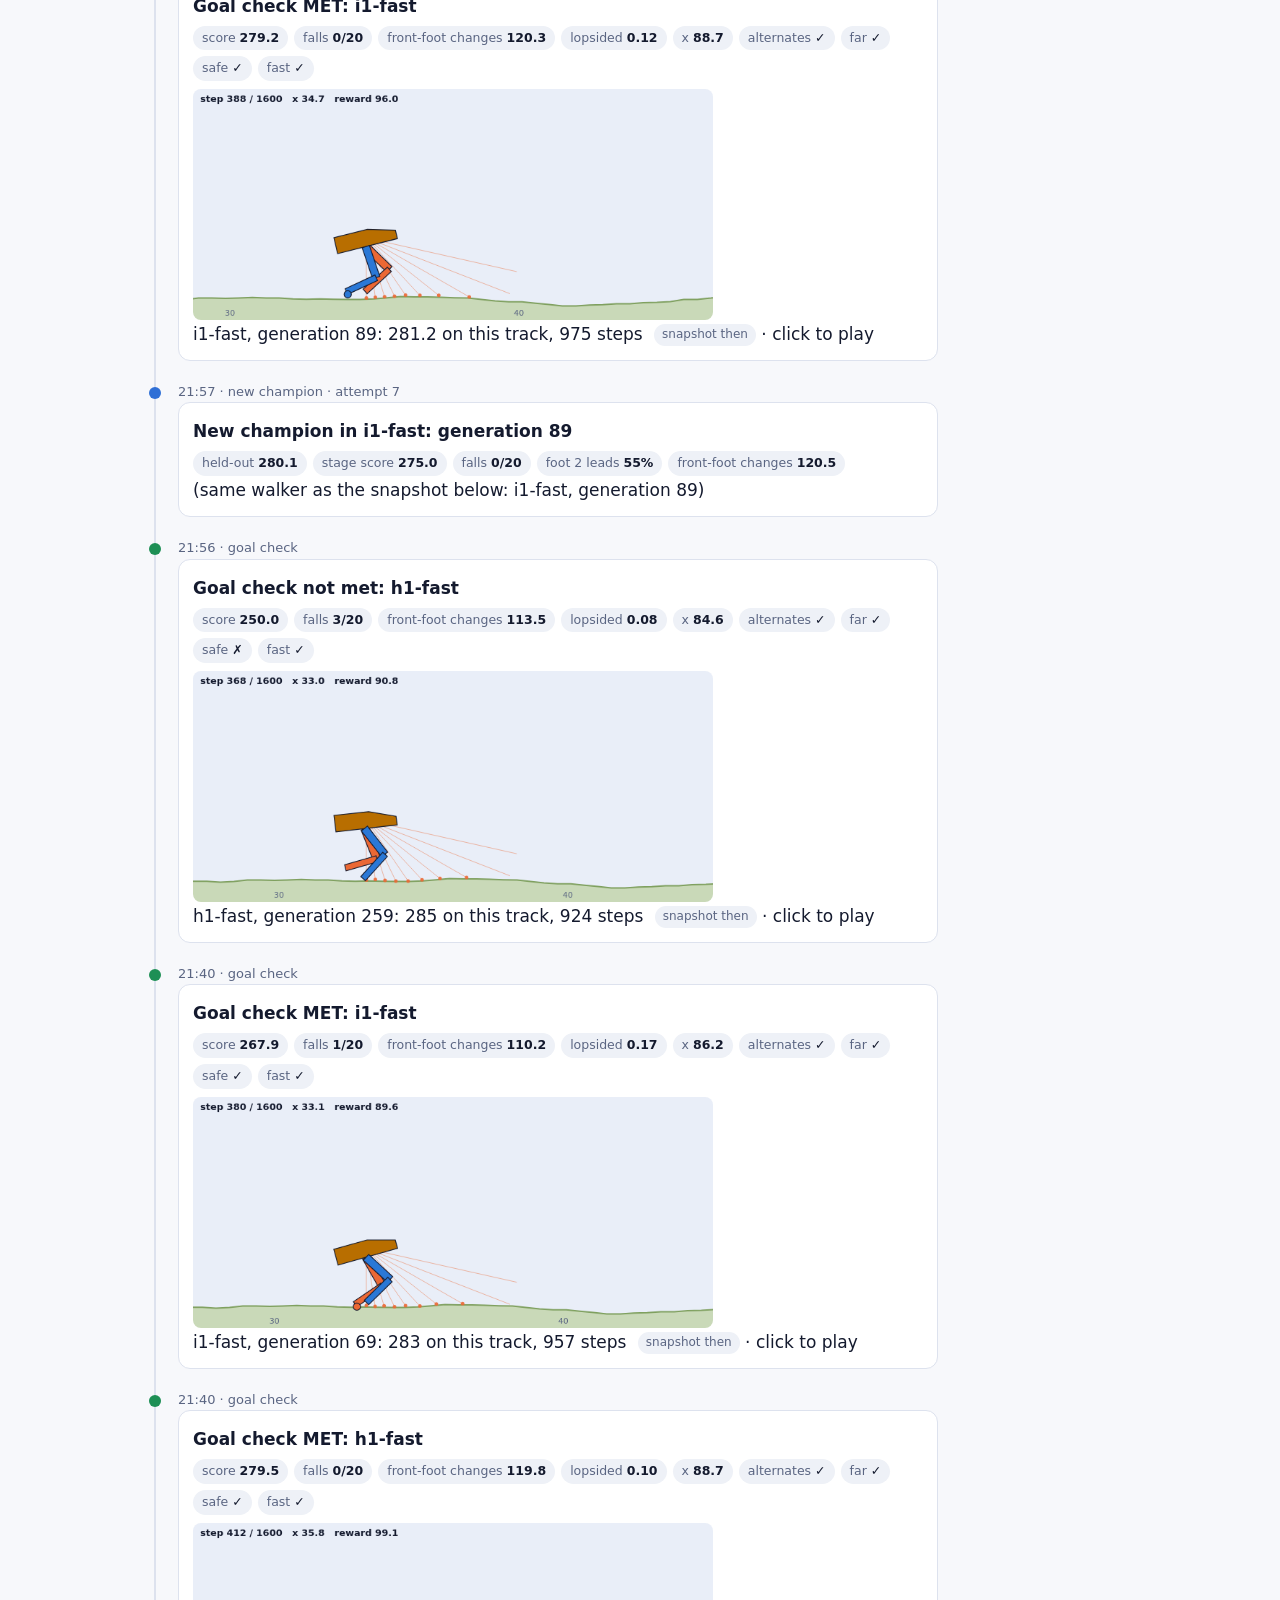
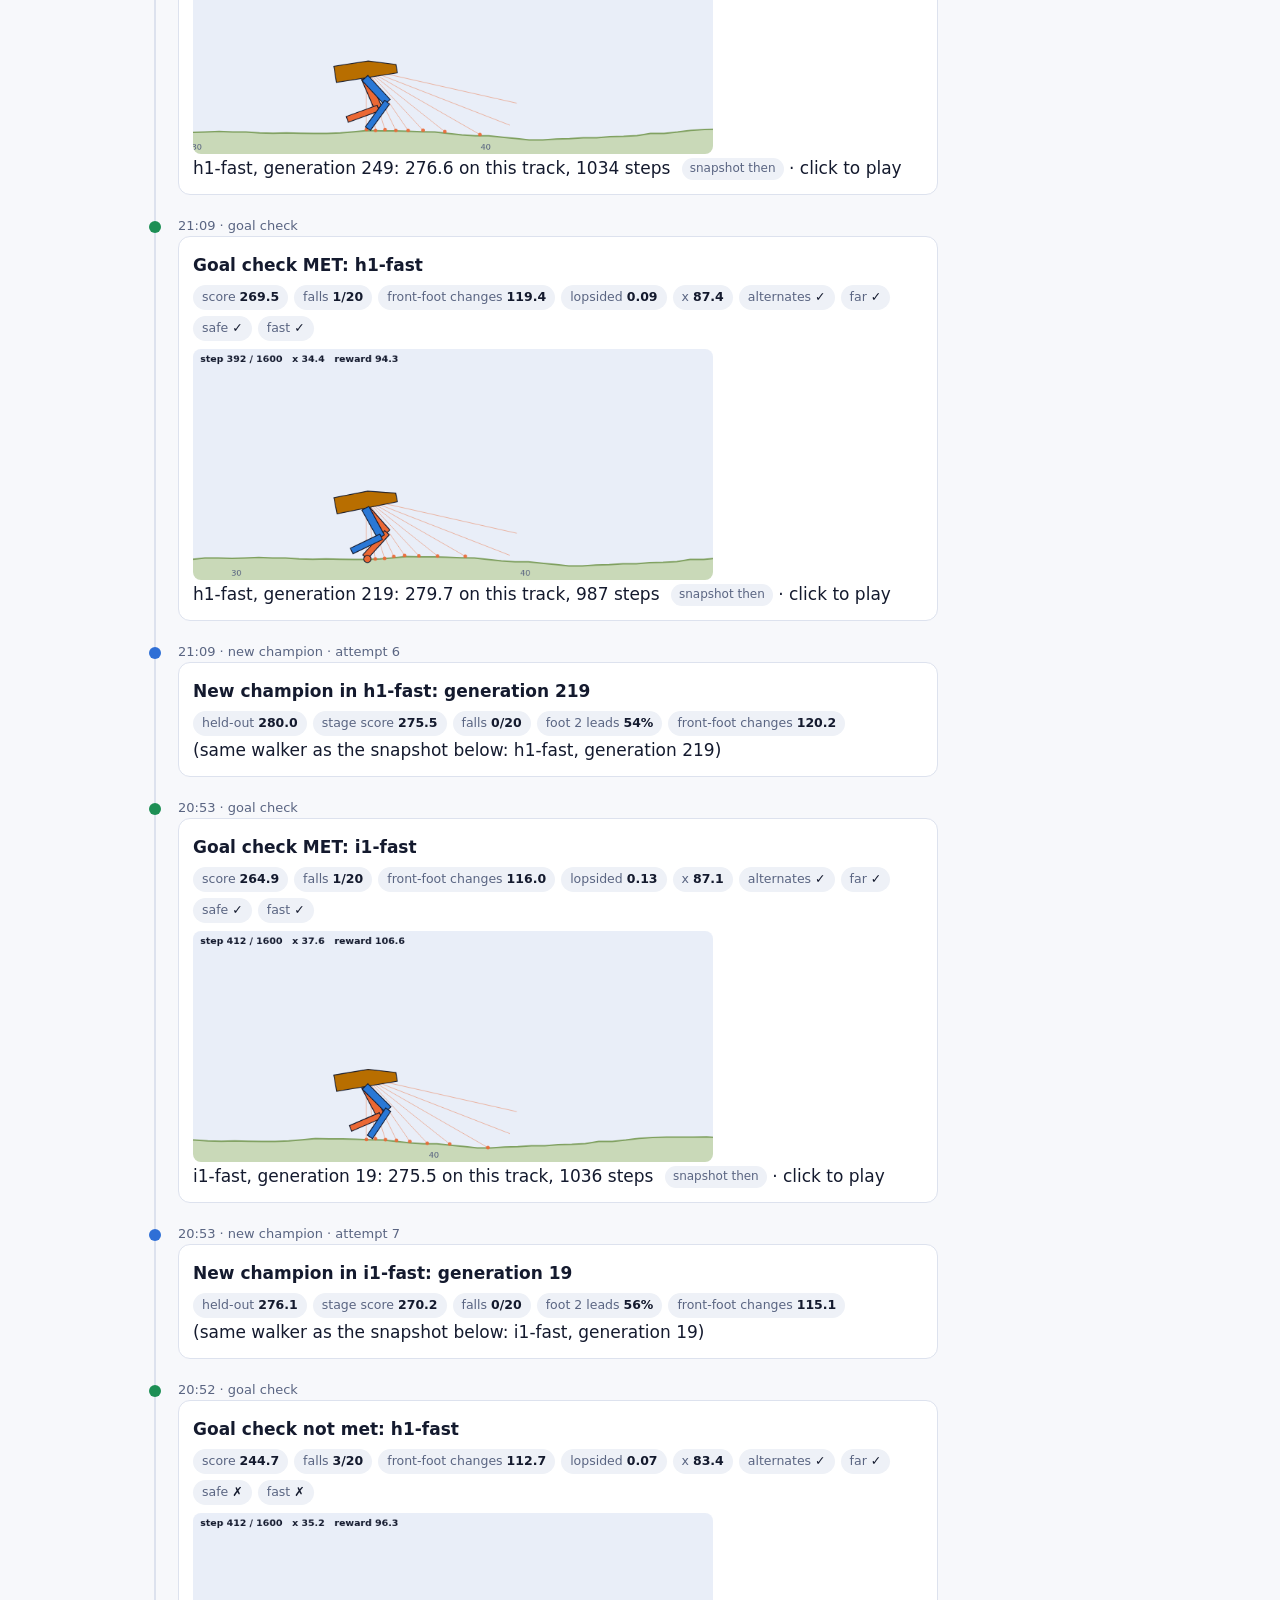
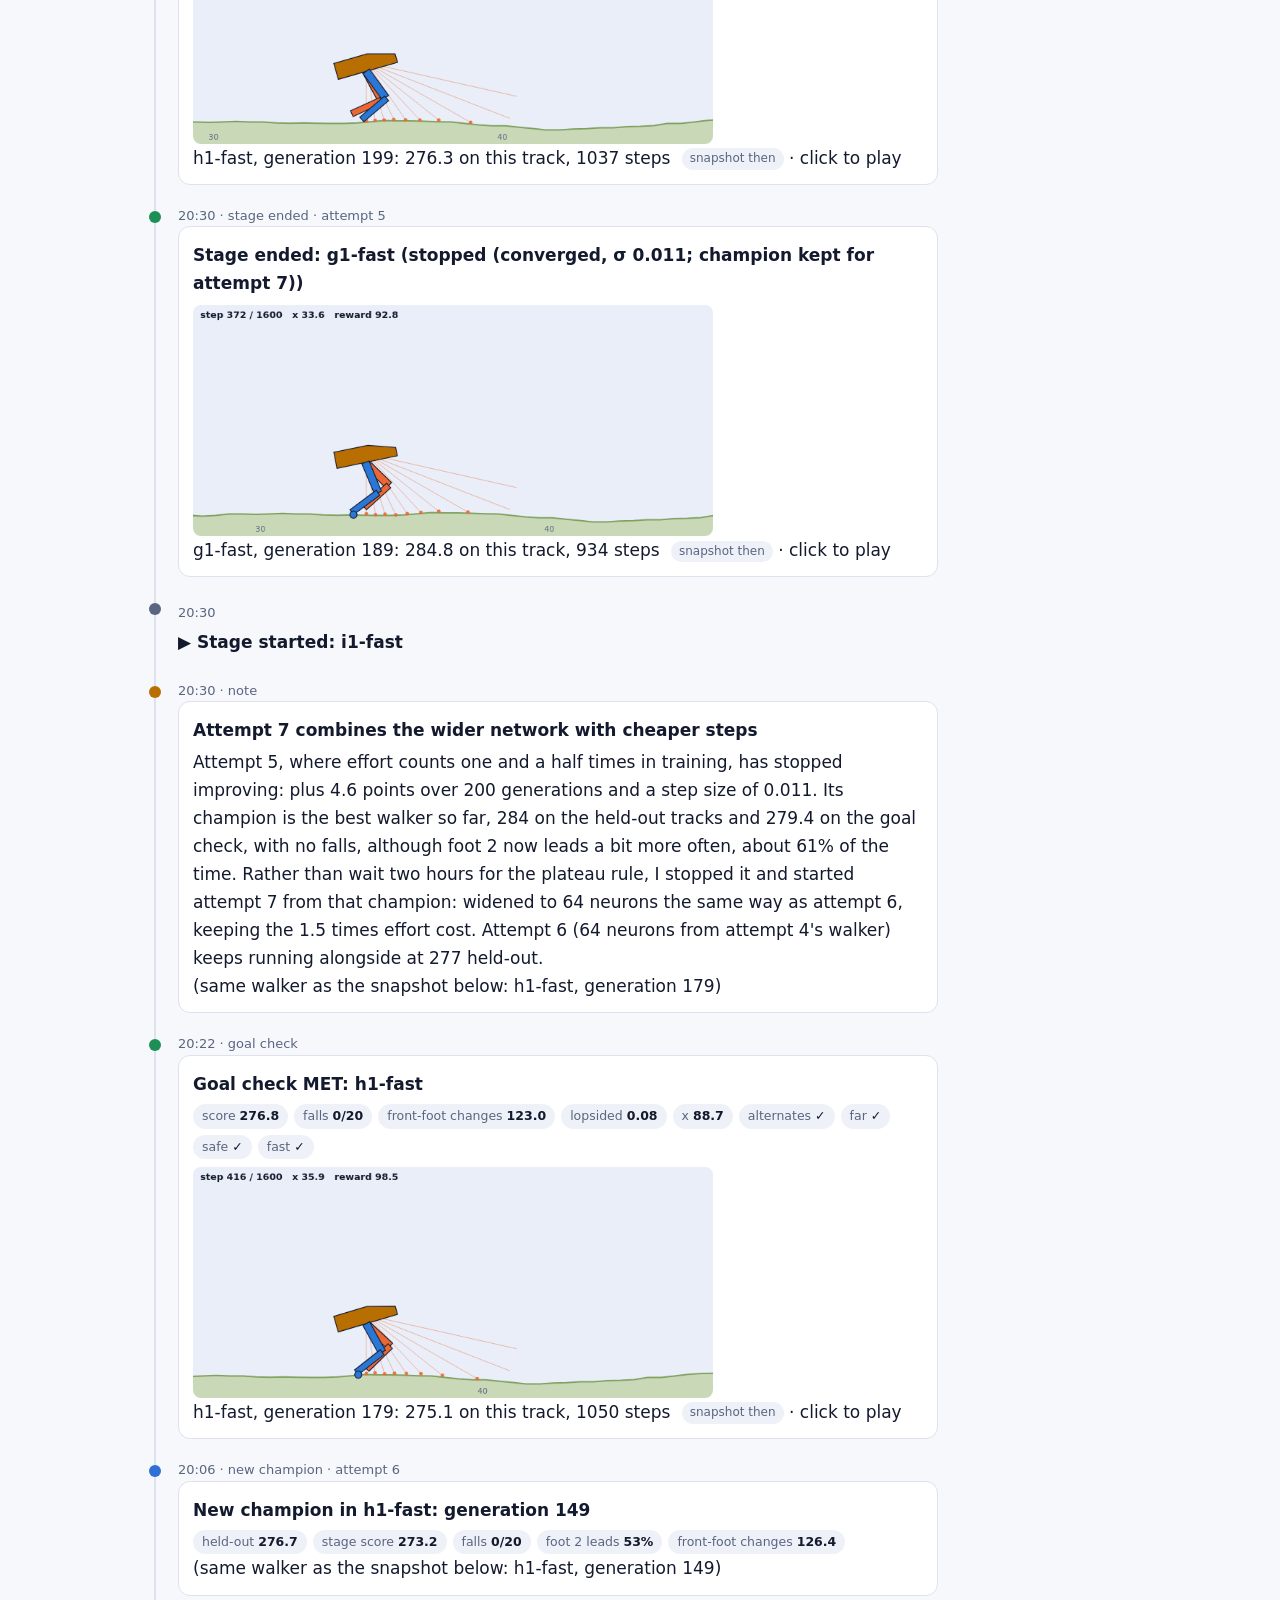
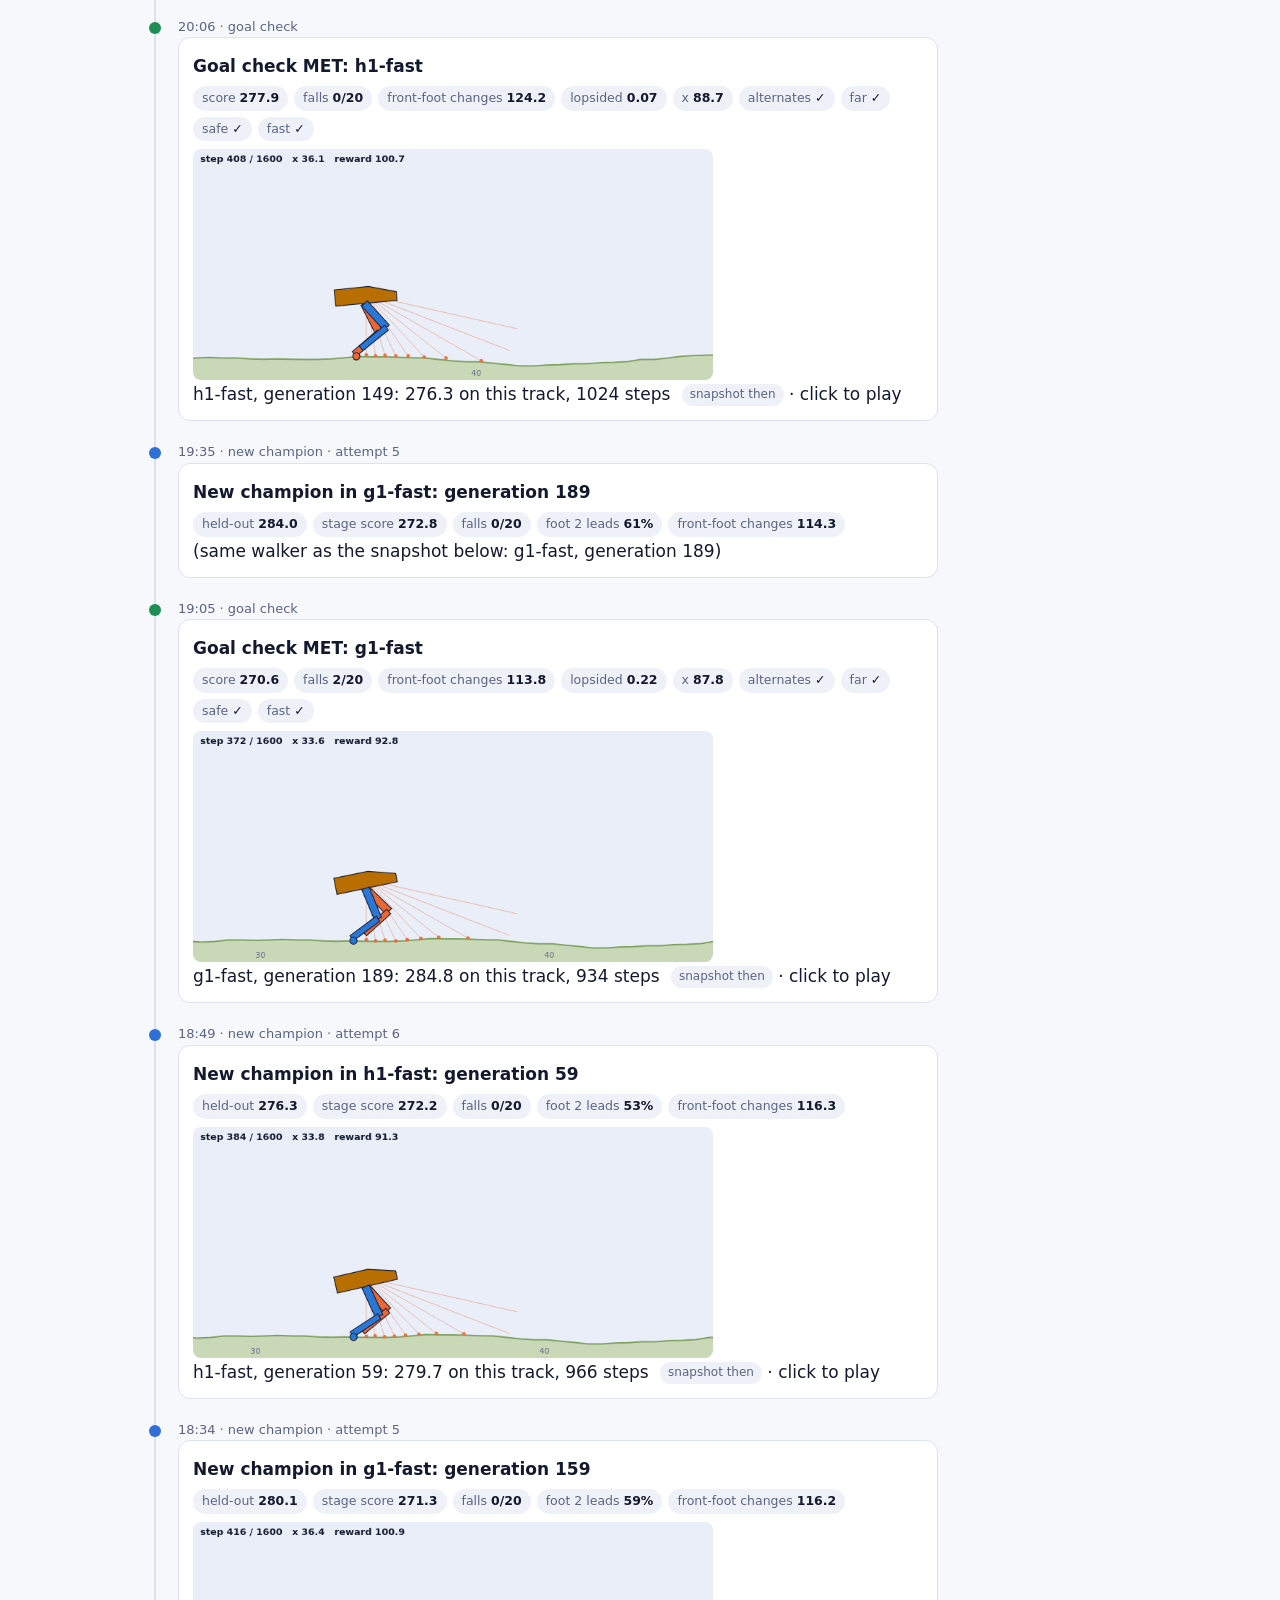
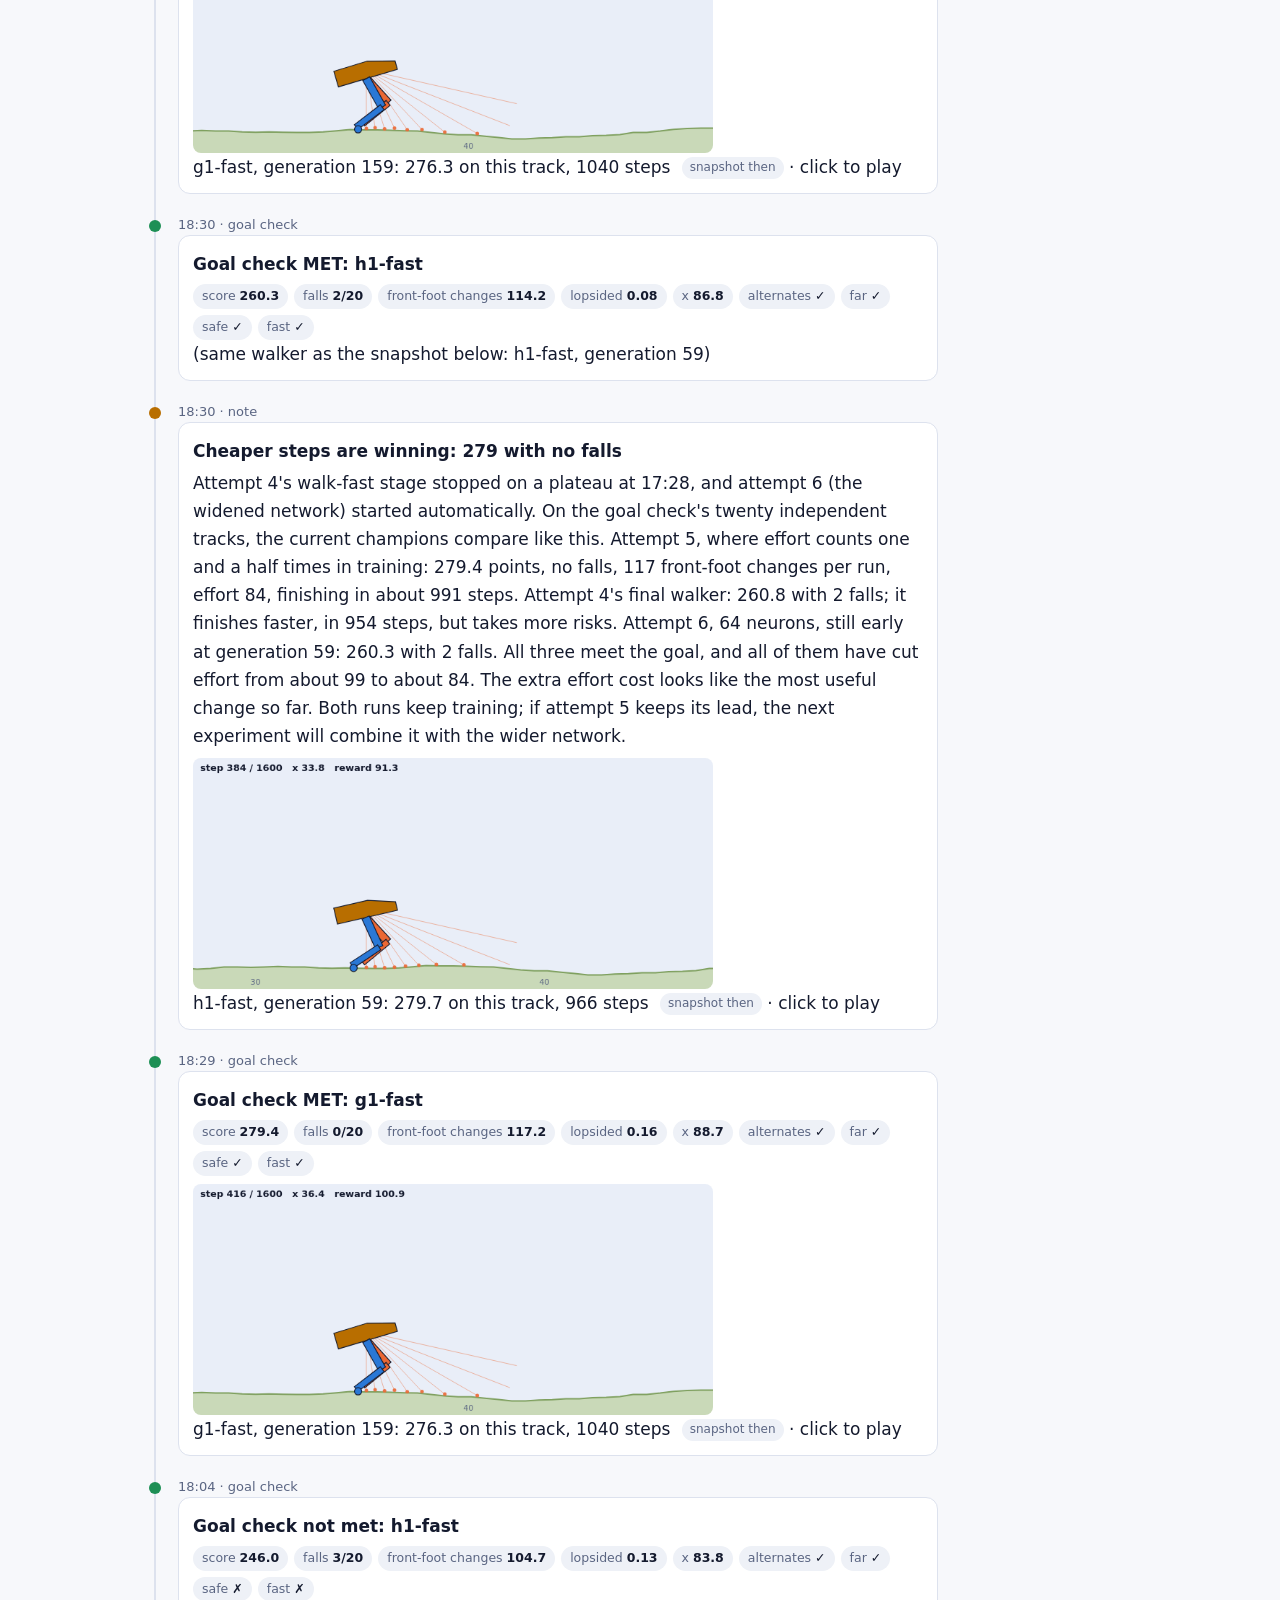
==== commit 8e23c7e3: "Correction: 100-track check shows 12-14% falls; goal check now 50 tracks (<=10% falls); attempt 9 (f" ====
--- a/docs/curriculum/index.html
+++ b/docs/curriculum/index.html
@@ -61,7 +61,8 @@
 
   <section style="padding-top:14px">
     <h2>The goal</h2>
-    <p class="intro">Measured on 20 tracks the walker never trained on, full episodes, raw reward. All four must hold.</p>
+    <p class="intro">Measured on 50 tracks the walker never trained on, full episodes, raw reward. All four must hold.
+    (Until Thursday 00:40 this used 20 tracks; that proved too few to measure falls reliably, see the log.)</p>
     <table class="t" id="goal"></table>
   </section>
 
@@ -147,7 +148,7 @@
   document.getElementById("goal").innerHTML = `<tr><th>requirement</th><th>target</th><th>${m ? `best so far (${m.run.split("/").pop()}, gen ${m.champion_gen})` : "best so far"}</th><th></th></tr>` +
     row("one foot in front of the other", `lopsidedness ≤ ${G.lopsided_max}, ≥ ${G.lead_changes_min} front-foot changes per run`, m ? `${f(m.lopsided, 2)}, ${f(m.lead_changes)} changes` : "not measured yet", m ? m.checks.alternates : null) +
     row("walks the course", `reaches x ≥ ${G.x_min} on average (finish ≈ 88.7)`, m ? `x = ${f(m.x)}` : "–", m ? m.checks.far : null) +
-    row("safe", `≤ ${G.falls_max} falls in 20`, m ? `${m.falls} falls` : "–", m ? m.checks.safe : null) +
+    row("safe", `≤ ${G.falls_max} falls in ${G.tracks || 20} (≤ 10%)`, m ? `${m.falls} falls` : "–", m ? m.checks.safe : null) +
     row("fast", `raw score ≥ ${G.score_min}`, m ? f(m.score) : "–", m ? m.checks.fast : null);
 }
 function attempts() {
